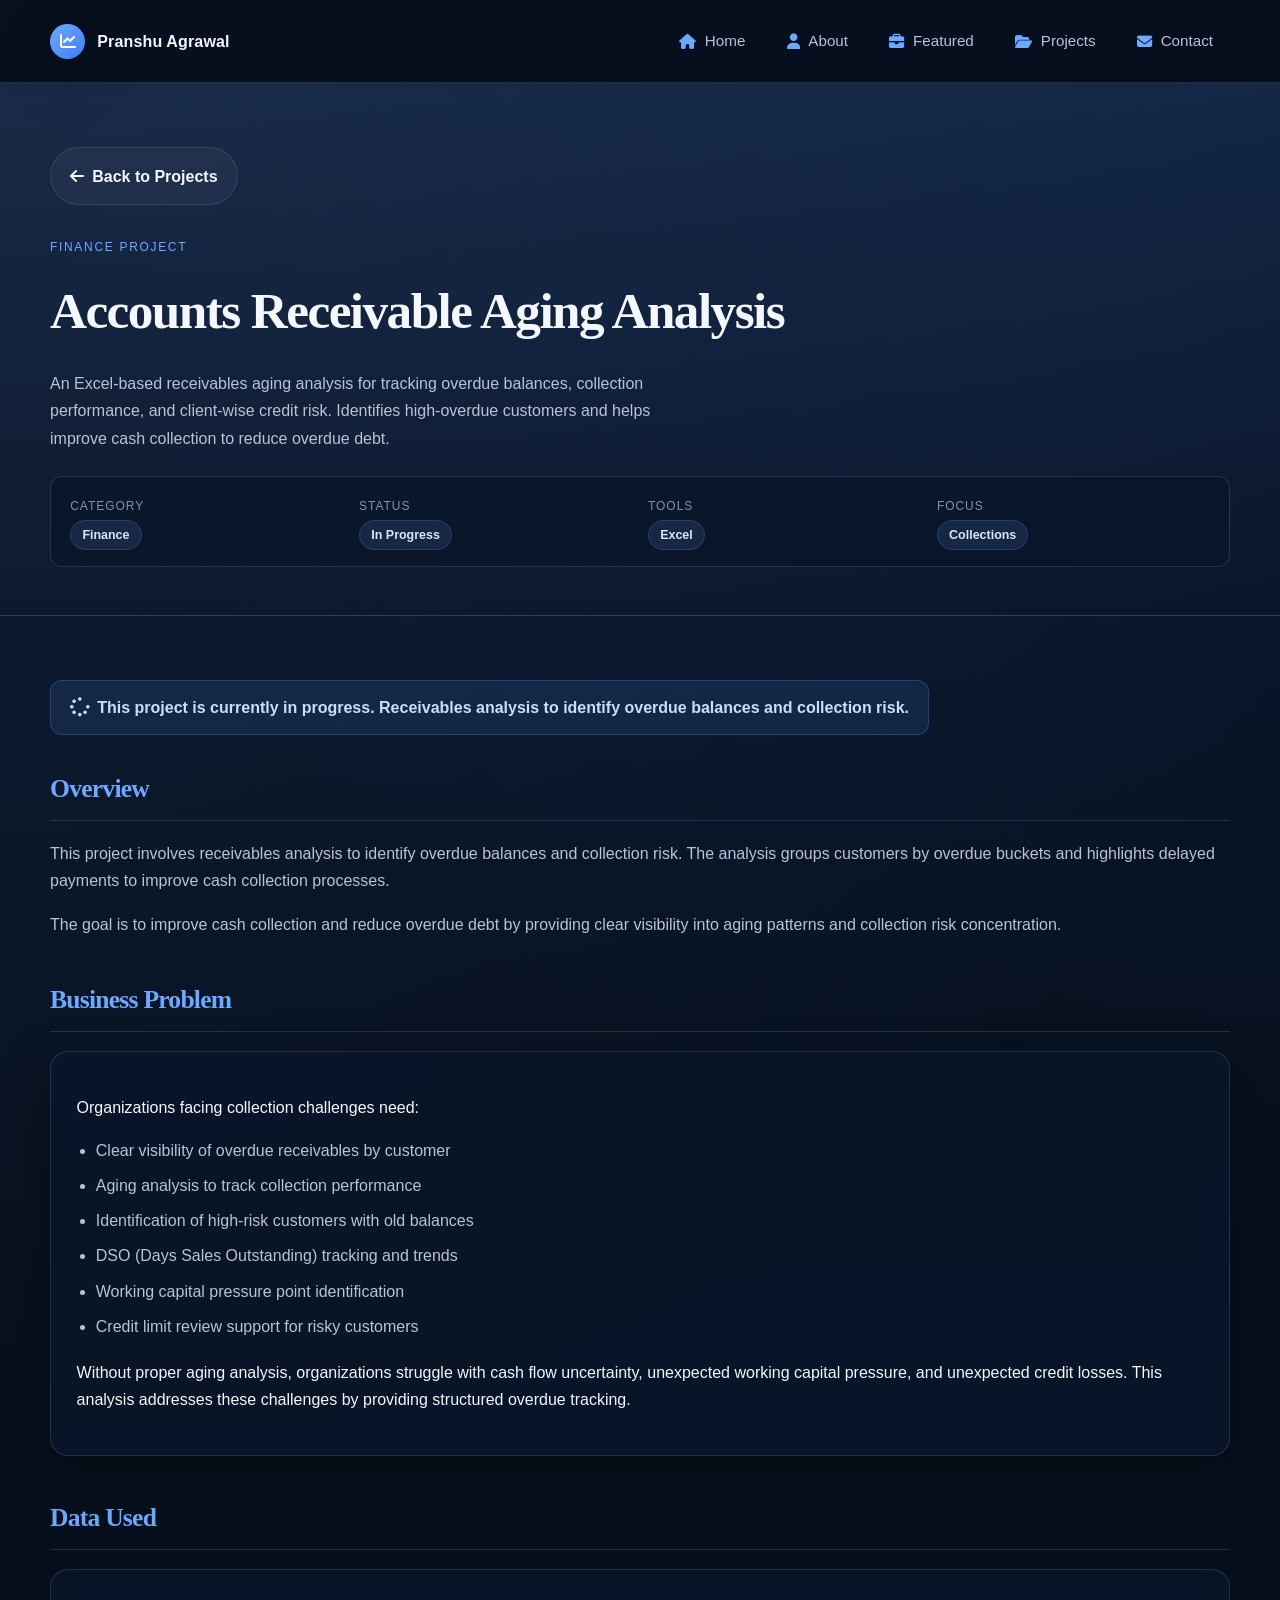
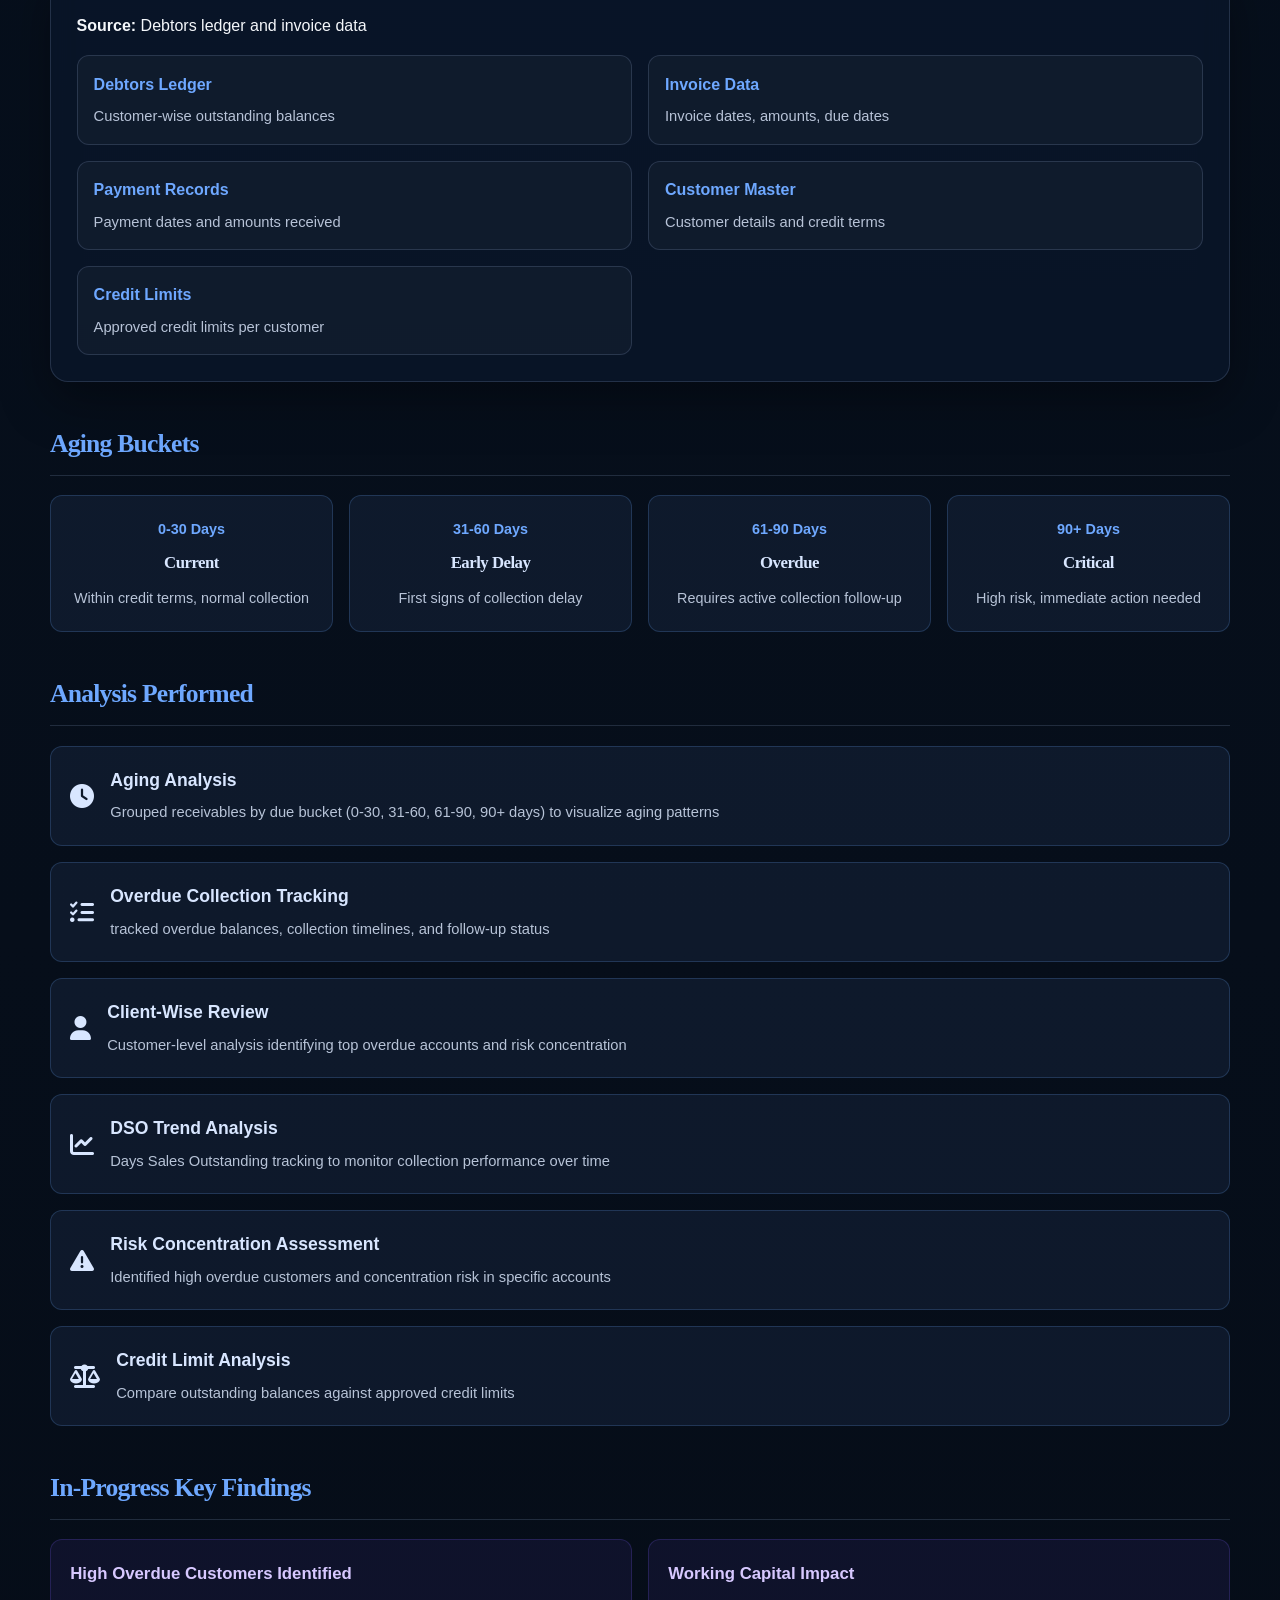
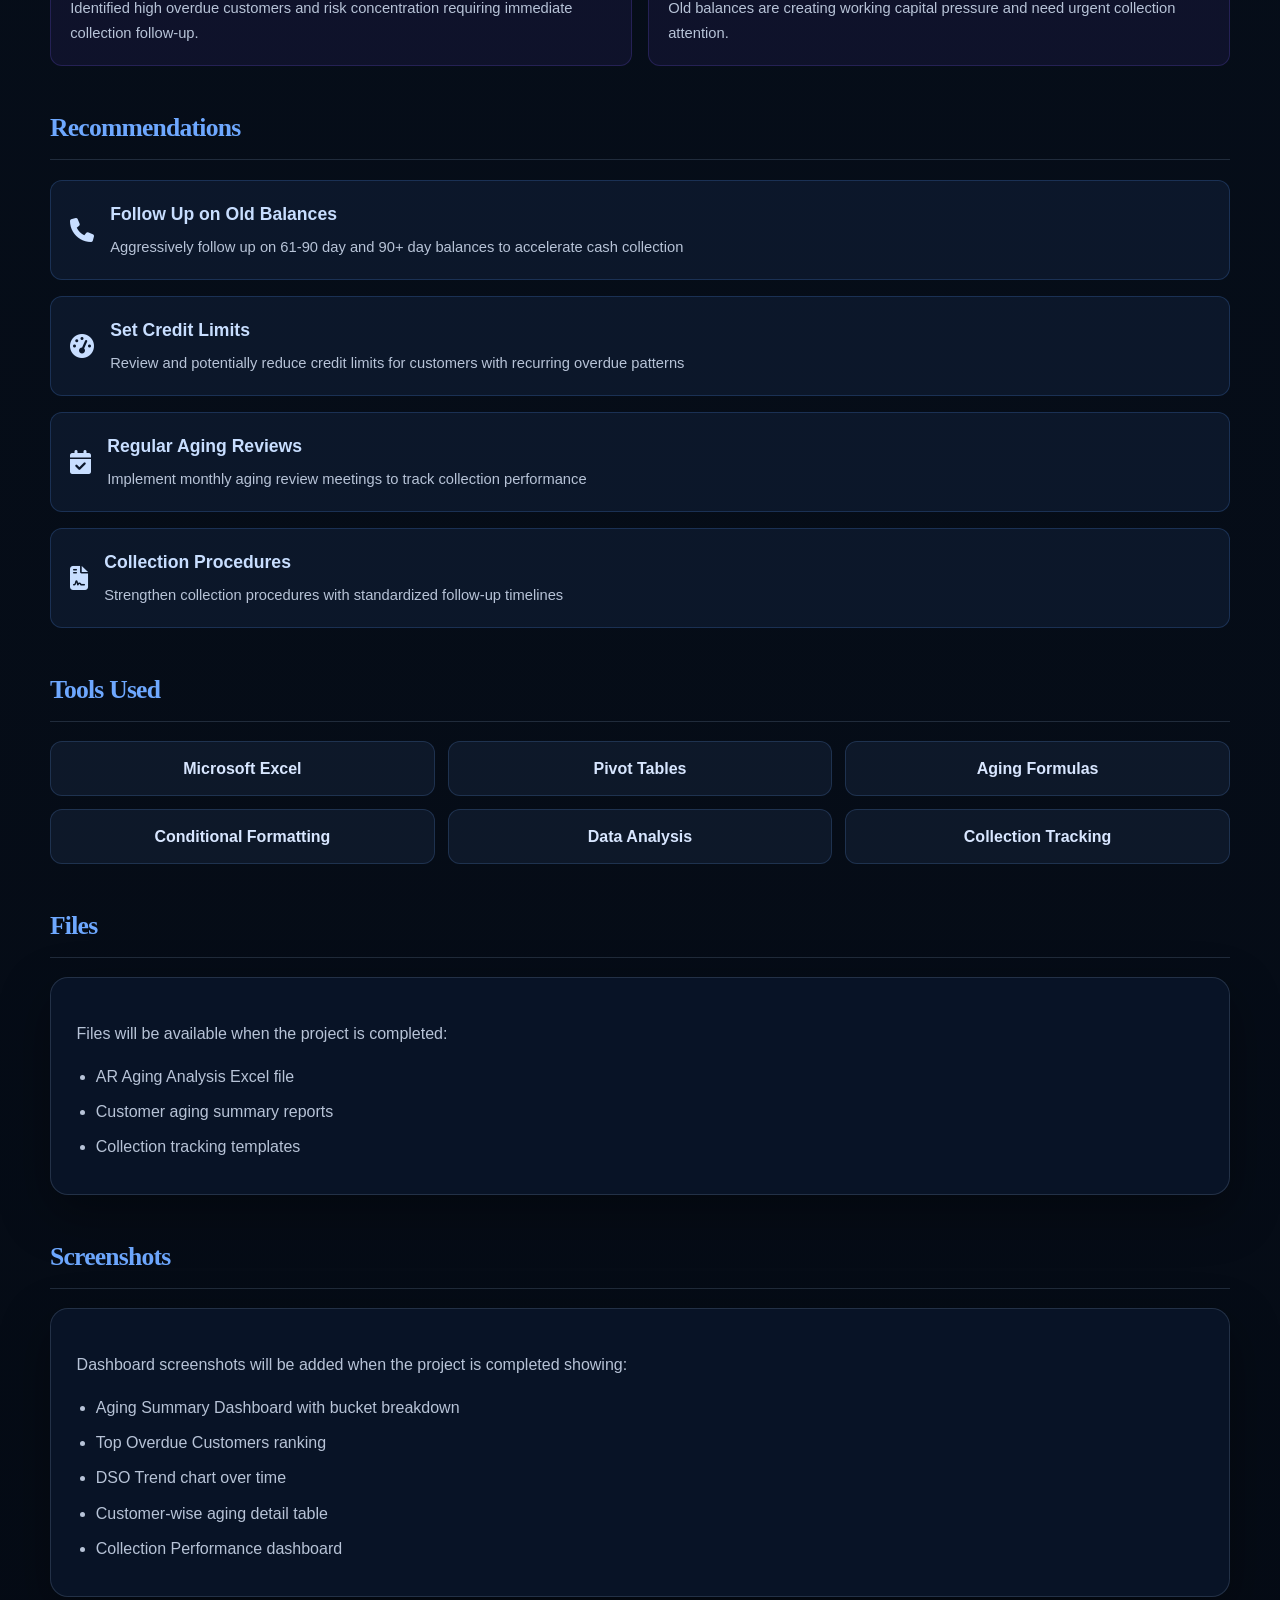
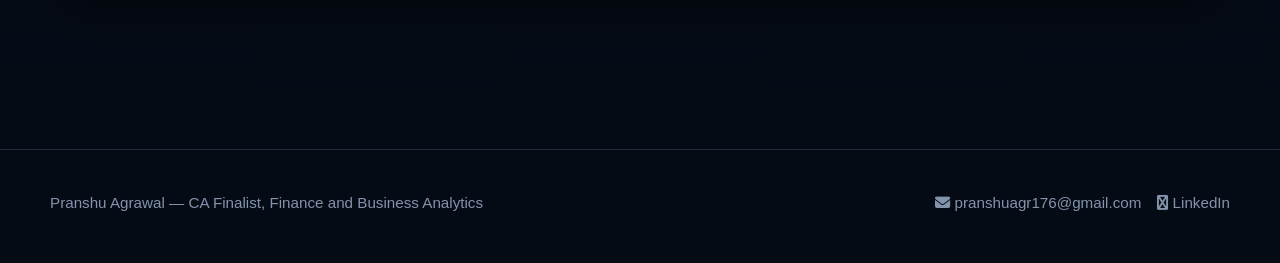
==== project-ar.html @ b92b8d98 "Rename project-ar.HTML to project-ar.html" ====
<!DOCTYPE html>
<html lang="en" data-theme="dark">
<head>
  <meta charset="UTF-8" />
  <meta name="viewport" content="width=device-width, initial-scale=1.0" />
  <title>Accounts Receivable Aging Analysis — Pranshu Agrawal</title>
  <meta name="description" content="Case study: Accounts Receivable Aging Analysis using Excel for collection tracking and overdue monitoring." />
  <link rel="preconnect" href="https://api.fontshare.com" />
  <link rel="stylesheet" href="https://api.fontshare.com/v2/css?f[]=boska@400,500,700&f[]=satoshi@400,500,700&display=swap" />
  <link rel="stylesheet" href="https://cdnjs.cloudflare.com/ajax/libs/font-awesome/6.5.0/css/all.min.css" />
  <style>
    :root {
      --bg: #07111f;
      --bg-2: #0b1a2f;
      --surface: rgba(10, 22, 41, 0.86);
      --surface-2: rgba(16, 30, 53, 0.92);
      --border: rgba(156, 181, 218, 0.18);
      --text: #f4f7fb;
      --muted: #b7c3d7;
      --faint: #8493ab;
      --primary: #6ea8ff;
      --primary-2: #3f7ef5;
      --primary-soft: rgba(110, 168, 255, 0.15);
      --shadow: 0 18px 50px rgba(0, 0, 0, 0.35);
      --radius: 18px;
      --radius-sm: 12px;
      --max: 1180px;
      --display: "Boska", Georgia, serif;
      --body: "Satoshi", Arial, sans-serif;
    }

    * { box-sizing: border-box; }
    html { scroll-behavior: smooth; }
    body {
      margin: 0;
      font-family: var(--body);
      background:
        radial-gradient(circle at top left, rgba(74, 115, 204, 0.16), transparent 28%),
        radial-gradient(circle at top right, rgba(32, 84, 187, 0.14), transparent 24%),
        linear-gradient(180deg, var(--bg), #050b15 100%);
      color: var(--text);
      line-height: 1.7;
    }

    a { color: inherit; text-decoration: none; }
    a:hover { text-decoration: underline; }
    img { max-width: 100%; display: block; }
    .container { width: min(calc(100% - 2rem), var(--max)); margin: 0 auto; }
    .section { padding: 4rem 0; }
    .eyebrow {
      text-transform: uppercase;
      letter-spacing: 0.14em;
      font-size: 0.75rem;
      color: var(--faint);
      margin-bottom: 0.6rem;
    }
    .eyebrow-primary {
      color: var(--primary);
    }
    h1, h2, h3, h4 {
      font-family: var(--display);
      letter-spacing: -0.03em;
      margin: 0;
    }
    h1 { font-size: clamp(2.2rem, 4vw, 3.2rem); margin-bottom: 0.8rem; }
    h2 { font-size: clamp(1.6rem, 2vw, 2.2rem); margin-bottom: 1rem; }
    h3 { font-size: 1.4rem; margin-bottom: 0.7rem; }
    .muted { color: var(--muted); }
    .small { color: var(--muted); font-size: 0.96rem; }

    .header {
      position: sticky;
      top: 0;
      z-index: 50;
      background: rgba(5, 11, 21, 0.72);
      backdrop-filter: blur(16px);
      border-bottom: 1px solid var(--border);
    }
    .header-inner {
      display: flex;
      align-items: center;
      justify-content: space-between;
      gap: 1rem;
      padding: 0.9rem 0;
      flex-wrap: wrap;
    }

    .brand {
      display: flex;
      align-items: center;
      gap: 0.75rem;
      font-weight: 700;
      letter-spacing: 0.01em;
      white-space: nowrap;
    }
    .brand-badge {
      width: 2.2rem;
      height: 2.2rem;
      border-radius: 999px;
      display: grid;
      place-items: center;
      background: linear-gradient(135deg, var(--primary), var(--primary-2));
      color: white;
      box-shadow: var(--shadow);
      flex: none;
    }

    .menu-toggle {
      display: none;
      background: rgba(255,255,255,0.06);
      border: 1px solid var(--border);
      color: var(--text);
      padding: 0.7rem 0.9rem;
      border-radius: 12px;
      cursor: pointer;
      font-size: 1rem;
    }

    .nav {
      display: flex;
      align-items: center;
      gap: 0.45rem;
      flex-wrap: wrap;
    }
    .nav a {
      display: inline-flex;
      align-items: center;
      gap: 0.55rem;
      padding: 0.8rem 1rem;
      border-radius: 999px;
      color: var(--muted);
      border: 1px solid transparent;
      transition: 0.2s ease;
      font-size: 0.95rem;
    }
    .nav a:hover, .nav a:focus-visible {
      color: var(--text);
      background: var(--primary-soft);
      border-color: var(--border);
    }
    .nav i { color: var(--primary); }

    .project-header {
      padding: 4rem 0 3rem;
      border-bottom: 1px solid var(--border);
      background: linear-gradient(180deg, rgba(110,168,255,0.08), transparent);
    }
    .project-meta {
      display: grid;
      grid-template-columns: repeat(4, minmax(0, 1fr));
      gap: 1rem;
      margin-top: 1.5rem;
      padding: 1.2rem;
      background: var(--surface);
      border: 1px solid var(--border);
      border-radius: var(--radius-sm);
    }
    @media (max-width: 768px) {
      .project-meta { grid-template-columns: repeat(2, minmax(0, 1fr)); }
    }
    .meta-item {
      display: flex;
      flex-direction: column;
      gap: 0.3rem;
    }
    .meta-label {
      font-size: 0.75rem;
      color: var(--faint);
      text-transform: uppercase;
      letter-spacing: 0.08em;
    }
    .meta-value {
      font-size: 0.95rem;
      color: var(--text);
      font-weight: 600;
    }
    .tag {
      padding: 0.45rem 0.7rem;
      border-radius: 999px;
      font-size: 0.78rem;
      color: #d8e6ff;
      background: rgba(110,168,255,0.12);
      border: 1px solid rgba(110,168,255,0.18);
    }

    .card {
      background: var(--surface);
      border: 1px solid var(--border);
      border-radius: var(--radius);
      box-shadow: var(--shadow);
      backdrop-filter: blur(12px);
      padding: 1.6rem;
      margin-bottom: 1.5rem;
    }

    .detail-section {
      margin-bottom: 2.5rem;
    }
    .detail-section h2 {
      color: var(--primary);
      border-bottom: 1px solid var(--border);
      padding-bottom: 0.6rem;
      margin-bottom: 1.2rem;
    }

    .list-grid {
      display: grid;
      grid-template-columns: repeat(2, minmax(0, 1fr));
      gap: 1rem;
    }
    @media (max-width: 768px) {
      .list-grid { grid-template-columns: 1fr; }
    }
    .list-item {
      padding: 0.9rem 1rem;
      background: rgba(255,255,255,0.03);
      border: 1px solid var(--border);
      border-radius: var(--radius-sm);
    }
    .list-item strong {
      color: var(--primary);
      display: block;
      margin-bottom: 0.4rem;
    }
    .list-item p {
      color: var(--muted);
      font-size: 0.92rem;
      margin: 0;
    }

    .aging-grid {
      display: grid;
      grid-template-columns: repeat(4, minmax(0, 1fr));
      gap: 1rem;
    }
    @media (max-width: 980px) {
      .aging-grid { grid-template-columns: repeat(2, minmax(0, 1fr)); }
    }
    @media (max-width: 500px) {
      .aging-grid { grid-template-columns: 1fr; }
    }
    .aging-card {
      padding: 1.3rem;
      background: rgba(110, 168, 255, 0.08);
      border: 1px solid rgba(110, 168, 255, 0.2);
      border-radius: var(--radius-sm);
      text-align: center;
    }
    .aging-card .bucket {
      color: var(--primary);
      font-size: 0.9rem;
      font-weight: 700;
      margin-bottom: 0.5rem;
    }
    .aging-card h4 {
      color: #d8e6ff;
      margin-bottom: 0.5rem;
      font-size: 1.05rem;
    }
    .aging-card p {
      color: var(--muted);
      font-size: 0.9rem;
      margin: 0;
    }

    .analysis-list {
      display: grid;
      gap: 1rem;
    }
    .analysis-item {
      padding: 1.2rem;
      background: rgba(110, 168, 255, 0.08);
      border: 1px solid rgba(110, 168, 255, 0.2);
      border-radius: var(--radius-sm);
      display: flex;
      align-items: center;
      gap: 1rem;
    }
    .analysis-item i {
      color: #d8e6ff;
      font-size: 1.5rem;
      flex: none;
    }
    .analysis-item strong {
      color: #d8e6ff;
      display: block;
      margin-bottom: 0.3rem;
      font-size: 1.1rem;
    }
    .analysis-item p {
      color: var(--muted);
      font-size: 0.92rem;
      margin: 0;
    }

    .findings-grid {
      display: grid;
      grid-template-columns: repeat(2, minmax(0, 1fr));
      gap: 1rem;
    }
    @media (max-width: 768px) {
      .findings-grid { grid-template-columns: 1fr; }
    }
    .finding-card {
      padding: 1.2rem;
      background: rgba(124, 89, 255, 0.08);
      border: 1px solid rgba(124, 89, 255, 0.2);
      border-radius: var(--radius-sm);
    }
    .finding-card strong {
      color: #d7c8ff;
      display: block;
      margin-bottom: 0.5rem;
      font-size: 1.05rem;
    }
    .finding-card p {
      color: var(--muted);
      font-size: 0.92rem;
      margin: 0;
    }

    .recommendations-list {
      display: grid;
      gap: 1rem;
    }
    .rec-item {
      padding: 1.2rem;
      background: rgba(86, 150, 255, 0.08);
      border: 1px solid rgba(86, 150, 255, 0.2);
      border-radius: var(--radius-sm);
      display: flex;
      align-items: center;
      gap: 1rem;
    }
    .rec-item i {
      color: #c8deff;
      font-size: 1.5rem;
      flex: none;
    }
    .rec-item strong {
      color: #c8deff;
      display: block;
      margin-bottom: 0.3rem;
      font-size: 1.1rem;
    }
    .rec-item p {
      color: var(--muted);
      font-size: 0.92rem;
      margin: 0;
    }

    .tools-list {
      display: grid;
      grid-template-columns: repeat(3, minmax(0, 1fr));
      gap: 0.8rem;
    }
    @media (max-width: 768px) {
      .tools-list { grid-template-columns: repeat(2, minmax(0, 1fr)); }
    }
    .tool-item {
      padding: 0.8rem 0.9rem;
      background: rgba(110,168,255,0.08);
      border: 1px solid rgba(110,168,255,0.18);
      border-radius: var(--radius-sm);
      color: #d8e6ff;
      font-weight: 600;
      text-align: center;
    }

    .files-list {
      display: grid;
      gap: 0.8rem;
    }
    .file-item {
      display: flex;
      align-items: center;
      gap: 1rem;
      padding: 1rem;
      background: rgba(255,255,255,0.03);
      border: 1px solid var(--border);
      border-radius: var(--radius-sm);
    }
    .file-item i {
      color: var(--primary);
      font-size: 1.4rem;
    }
    .file-info {
      flex: 1;
    }
    .file-name {
      color: var(--text);
      font-weight: 600;
      margin-bottom: 0.3rem;
    }
    .file-desc {
      color: var(--muted);
      font-size: 0.9rem;
    }
    .file-link {
      display: inline-flex;
      align-items: center;
      gap: 0.5rem;
      padding: 0.6rem 0.9rem;
      background: var(--primary-soft);
      border: 1px solid var(--border);
      border-radius: 999px;
      color: var(--primary);
      font-weight: 700;
      font-size: 0.88rem;
      text-decoration: none;
    }
    .file-link:hover {
      background: var(--primary);
      color: #08101d;
    }

    .back-btn {
      display: inline-flex;
      align-items: center;
      gap: 0.5rem;
      padding: 0.9rem 1.2rem;
      background: rgba(255,255,255,0.04);
      border: 1px solid var(--border);
      border-radius: 999px;
      color: var(--text);
      font-weight: 700;
      margin-bottom: 2rem;
      text-decoration: none;
    }
    .back-btn:hover {
      background: var(--primary-soft);
      border-color: var(--border);
    }

    .status-progress {
      display: inline-flex;
      align-items: center;
      gap: 0.5rem;
      padding: 0.8rem 1.2rem;
      background: rgba(86, 150, 255, 0.12);
      border: 1px solid rgba(86, 150, 255, 0.25);
      border-radius: var(--radius-sm);
      color: #c8deff;
      font-weight: 600;
      margin-bottom: 2rem;
    }
    .status-progress i {
      font-size: 1.2rem;
    }

    .footer {
      padding: 2.5rem 0 3rem;
      color: var(--faint);
      font-size: 0.95rem;
      border-top: 1px solid var(--border);
      margin-top: 3rem;
    }

    @media (max-width: 980px) {
      .nav {
        display: none;
        width: 100%;
        flex-direction: column;
        align-items: stretch;
        margin-top: 0.8rem;
      }
      .nav.open { display: flex; }
      .menu-toggle { display: inline-flex; }
      .nav a {
        width: 100%;
        justify-content: flex-start;
        border: 1px solid var(--border);
        background: rgba(255,255,255,0.03);
      }
    }
  </style>
</head>
<body>
  <header class="header">
    <div class="container header-inner">
      <a class="brand" href="index.html">
        <span class="brand-badge"><i class="fa-solid fa-chart-line"></i></span>
        <span>Pranshu Agrawal</span>
      </a>

      <button class="menu-toggle" id="menuToggle" aria-label="Toggle navigation">
        <i class="fa-solid fa-bars"></i>
      </button>

      <nav class="nav" id="siteNav" aria-label="Primary navigation">
        <a href="index.html#home"><i class="fa-solid fa-house"></i><span>Home</span></a>
        <a href="index.html#about"><i class="fa-solid fa-user"></i><span>About</span></a>
        <a href="index.html#featured"><i class="fa-solid fa-briefcase"></i><span>Featured</span></a>
        <a href="index.html#projects"><i class="fa-solid fa-folder-open"></i><span>Projects</span></a>
        <a href="index.html#contact"><i class="fa-solid fa-envelope"></i><span>Contact</span></a>
      </nav>
    </div>
  </header>

  <main>
    <section class="project-header">
      <div class="container">
        <a class="back-btn" href="index.html#projects">
          <i class="fa-solid fa-arrow-left"></i> Back to Projects
        </a>
        <div class="eyebrow eyebrow-primary">Finance Project</div>
        <h1>Accounts Receivable Aging Analysis</h1>
        <p class="muted" style="max-width: 70ch; margin-top: 1rem;">
          An Excel-based receivables aging analysis for tracking overdue balances, collection performance, and client-wise credit risk. Identifies high-overdue customers and helps improve cash collection to reduce overdue debt.
        </p>

        <div class="project-meta">
          <div class="meta-item">
            <span class="meta-label">Category</span>
            <span class="meta-value"><span class="tag">Finance</span></span>
          </div>
          <div class="meta-item">
            <span class="meta-label">Status</span>
            <span class="meta-value"><span class="tag progress">In Progress</span></span>
          </div>
          <div class="meta-item">
            <span class="meta-label">Tools</span>
            <span class="meta-value"><span class="tag">Excel</span></span>
          </div>
          <div class="meta-item">
            <span class="meta-label">Focus</span>
            <span class="meta-value"><span class="tag">Collections</span></span>
          </div>
        </div>
      </div>
    </section>

    <section class="section">
      <div class="container">
        
        <div class="status-progress">
          <i class="fa-solid fa-spinner"></i>
          <span>This project is currently in progress. Receivables analysis to identify overdue balances and collection risk.</span>
        </div>

        <div class="detail-section">
          <h2>Overview</h2>
          <p class="muted">
            This project involves receivables analysis to identify overdue balances and collection risk. The analysis groups customers by overdue buckets and highlights delayed payments to improve cash collection processes.
          </p>
          <p class="muted" style="margin-top: 1rem;">
            The goal is to improve cash collection and reduce overdue debt by providing clear visibility into aging patterns and collection risk concentration.
          </p>
        </div>

        <div class="detail-section">
          <h2>Business Problem</h2>
          <div class="card">
            <p style="margin-bottom: 1rem;">Organizations facing collection challenges need:</p>
            <ul style="margin: 0; padding-left: 1.2rem; color: var(--muted);">
              <li style="margin-bottom: 0.5rem;">Clear visibility of overdue receivables by customer</li>
              <li style="margin-bottom: 0.5rem;">Aging analysis to track collection performance</li>
              <li style="margin-bottom: 0.5rem;">Identification of high-risk customers with old balances</li>
              <li style="margin-bottom: 0.5rem;">DSO (Days Sales Outstanding) tracking and trends</li>
              <li style="margin-bottom: 0.5rem;">Working capital pressure point identification</li>
              <li style="margin-bottom: 0.5rem;">Credit limit review support for risky customers</li>
            </ul>
            <p style="margin-top: 1.2rem;">
              Without proper aging analysis, organizations struggle with cash flow uncertainty, unexpected working capital pressure, and unexpected credit losses. This analysis addresses these challenges by providing structured overdue tracking.
            </p>
          </div>
        </div>

        <div class="detail-section">
          <h2>Data Used</h2>
          <div class="card">
            <p style="margin-bottom: 1rem;"><strong>Source:</strong> Debtors ledger and invoice data</p>
            
            <div class="list-grid">
              <div class="list-item">
                <strong>Debtors Ledger</strong>
                <p>Customer-wise outstanding balances</p>
              </div>
              <div class="list-item">
                <strong>Invoice Data</strong>
                <p>Invoice dates, amounts, due dates</p>
              </div>
              <div class="list-item">
                <strong>Payment Records</strong>
                <p>Payment dates and amounts received</p>
              </div>
              <div class="list-item">
                <strong>Customer Master</strong>
                <p>Customer details and credit terms</p>
              </div>
              <div class="list-item">
                <strong>Credit Limits</strong>
                <p>Approved credit limits per customer</p>
              </div>
            </div>
          </div>
        </div>

        <div class="detail-section">
          <h2>Aging Buckets</h2>
          <div class="aging-grid">
            <div class="aging-card">
              <div class="bucket">0-30 Days</div>
              <h4>Current</h4>
              <p>Within credit terms, normal collection</p>
            </div>
            <div class="aging-card">
              <div class="bucket">31-60 Days</div>
              <h4>Early Delay</h4>
              <p>First signs of collection delay</p>
            </div>
            <div class="aging-card">
              <div class="bucket">61-90 Days</div>
              <h4>Overdue</h4>
              <p>Requires active collection follow-up</p>
            </div>
            <div class="aging-card">
              <div class="bucket">90+ Days</div>
              <h4>Critical</h4>
              <p>High risk, immediate action needed</p>
            </div>
          </div>
        </div>

        <div class="detail-section">
          <h2>Analysis Performed</h2>
          <div class="analysis-list">
            <div class="analysis-item">
              <i class="fa-solid fa-clock"></i>
              <div>
                <strong>Aging Analysis</strong>
                <p>Grouped receivables by due bucket (0-30, 31-60, 61-90, 90+ days) to visualize aging patterns</p>
              </div>
            </div>
            <div class="analysis-item">
              <i class="fa-solid fa-list-check"></i>
              <div>
                <strong>Overdue Collection Tracking</strong>
                <p> tracked overdue balances, collection timelines, and follow-up status</p>
              </div>
            </div>
            <div class="analysis-item">
              <i class="fa-solid fa-user"></i>
              <div>
                <strong>Client-Wise Review</strong>
                <p>Customer-level analysis identifying top overdue accounts and risk concentration</p>
              </div>
            </div>
            <div class="analysis-item">
              <i class="fa-solid fa-chart-line"></i>
              <div>
                <strong>DSO Trend Analysis</strong>
                <p>Days Sales Outstanding tracking to monitor collection performance over time</p>
              </div>
            </div>
            <div class="analysis-item">
              <i class="fa-solid fa-triangle-exclamation"></i>
              <div>
                <strong>Risk Concentration Assessment</strong>
                <p>Identified high overdue customers and concentration risk in specific accounts</p>
              </div>
            </div>
            <div class="analysis-item">
              <i class="fa-solid fa-scale-balanced"></i>
              <div>
                <strong>Credit Limit Analysis</strong>
                <p>Compare outstanding balances against approved credit limits</p>
              </div>
            </div>
          </div>
        </div>

        <div class="detail-section">
          <h2>In-Progress Key Findings</h2>
          <div class="findings-grid">
            <div class="finding-card">
              <strong>High Overdue Customers Identified</strong>
              <p>Identified high overdue customers and risk concentration requiring immediate collection follow-up.</p>
            </div>
            <div class="finding-card">
              <strong>Working Capital Impact</strong>
              <p>Old balances are creating working capital pressure and need urgent collection attention.</p>
            </div>
          </div>
        </div>

        <div class="detail-section">
          <h2>Recommendations</h2>
          <div class="recommendations-list">
            <div class="rec-item">
              <i class="fa-solid fa-phone"></i>
              <div>
                <strong>Follow Up on Old Balances</strong>
                <p>Aggressively follow up on 61-90 day and 90+ day balances to accelerate cash collection</p>
              </div>
            </div>
            <div class="rec-item">
              <i class="fa-solid fa-gauge-high"></i>
              <div>
                <strong>Set Credit Limits</strong>
                <p>Review and potentially reduce credit limits for customers with recurring overdue patterns</p>
              </div>
            </div>
            <div class="rec-item">
              <i class="fa-solid fa-calendar-check"></i>
              <div>
                <strong>Regular Aging Reviews</strong>
                <p>Implement monthly aging review meetings to track collection performance</p>
              </div>
            </div>
            <div class="rec-item">
              <i class="fa-solid fa-file-contract"></i>
              <div>
                <strong>Collection Procedures</strong>
                <p>Strengthen collection procedures with standardized follow-up timelines</p>
              </div>
            </div>
          </div>
        </div>

        <div class="detail-section">
          <h2>Tools Used</h2>
          <div class="tools-list">
            <div class="tool-item">Microsoft Excel</div>
            <div class="tool-item">Pivot Tables</div>
            <div class="tool-item">Aging Formulas</div>
            <div class="tool-item">Conditional Formatting</div>
            <div class="tool-item">Data Analysis</div>
            <div class="tool-item">Collection Tracking</div>
          </div>
        </div>

        <div class="detail-section">
          <h2>Files</h2>
          <div class="card">
            <p class="muted">
              Files will be available when the project is completed:
            </p>
            <ul style="margin: 0; padding-left: 1.2rem; color: var(--muted); margin-top: 1rem;">
              <li style="margin-bottom: 0.5rem;">AR Aging Analysis Excel file</li>
              <li style="margin-bottom: 0.5rem;">Customer aging summary reports</li>
              <li style="margin-bottom: 0.5rem;">Collection tracking templates</li>
            </ul>
          </div>
        </div>

        <div class="detail-section">
          <h2>Screenshots</h2>
          <div class="card">
            <p class="muted">
              Dashboard screenshots will be added when the project is completed showing:
            </p>
            <ul style="margin: 0; padding-left: 1.2rem; color: var(--muted); margin-top: 1rem;">
              <li style="margin-bottom: 0.5rem;">Aging Summary Dashboard with bucket breakdown</li>
              <li style="margin-bottom: 0.5rem;">Top Overdue Customers ranking</li>
              <li style="margin-bottom: 0.5rem;">DSO Trend chart over time</li>
              <li style="margin-bottom: 0.5rem;">Customer-wise aging detail table</li>
              <li style="margin-bottom: 0.5rem;">Collection Performance dashboard</li>
            </ul>
          </div>
        </div>

      </div>
    </section>
  </main>

  <footer class="footer">
    <div class="container">
      <div style="display: flex; justify-content: space-between; align-items: center; flex-wrap: wrap; gap: 1rem;">
        <div>Pranshu Agrawal — CA Finalist, Finance and Business Analytics</div>
        <div style="display: flex; gap: 1rem;">
          <a href="index.html#contact"><i class="fa-solid fa-envelope"></i> pranshuagr176@gmail.com</a>
          <a href="https://linkedin.com/in/pranshuagrawal0410"><i class="fa-solid fa-linkedin"></i> LinkedIn</a>
        </div>
      </div>
    </div>
  </footer>

  <script>
    const menuToggle = document.getElementById("menuToggle");
    const siteNav = document.getElementById("siteNav");
    if (menuToggle && siteNav) {
      menuToggle.addEventListener("click", () => siteNav.classList.toggle("open"));
      siteNav.querySelectorAll("a").forEach(link => link.addEventListener("click", () => siteNav.classList.remove("open")));
    }
  </script>
</body>
</html>
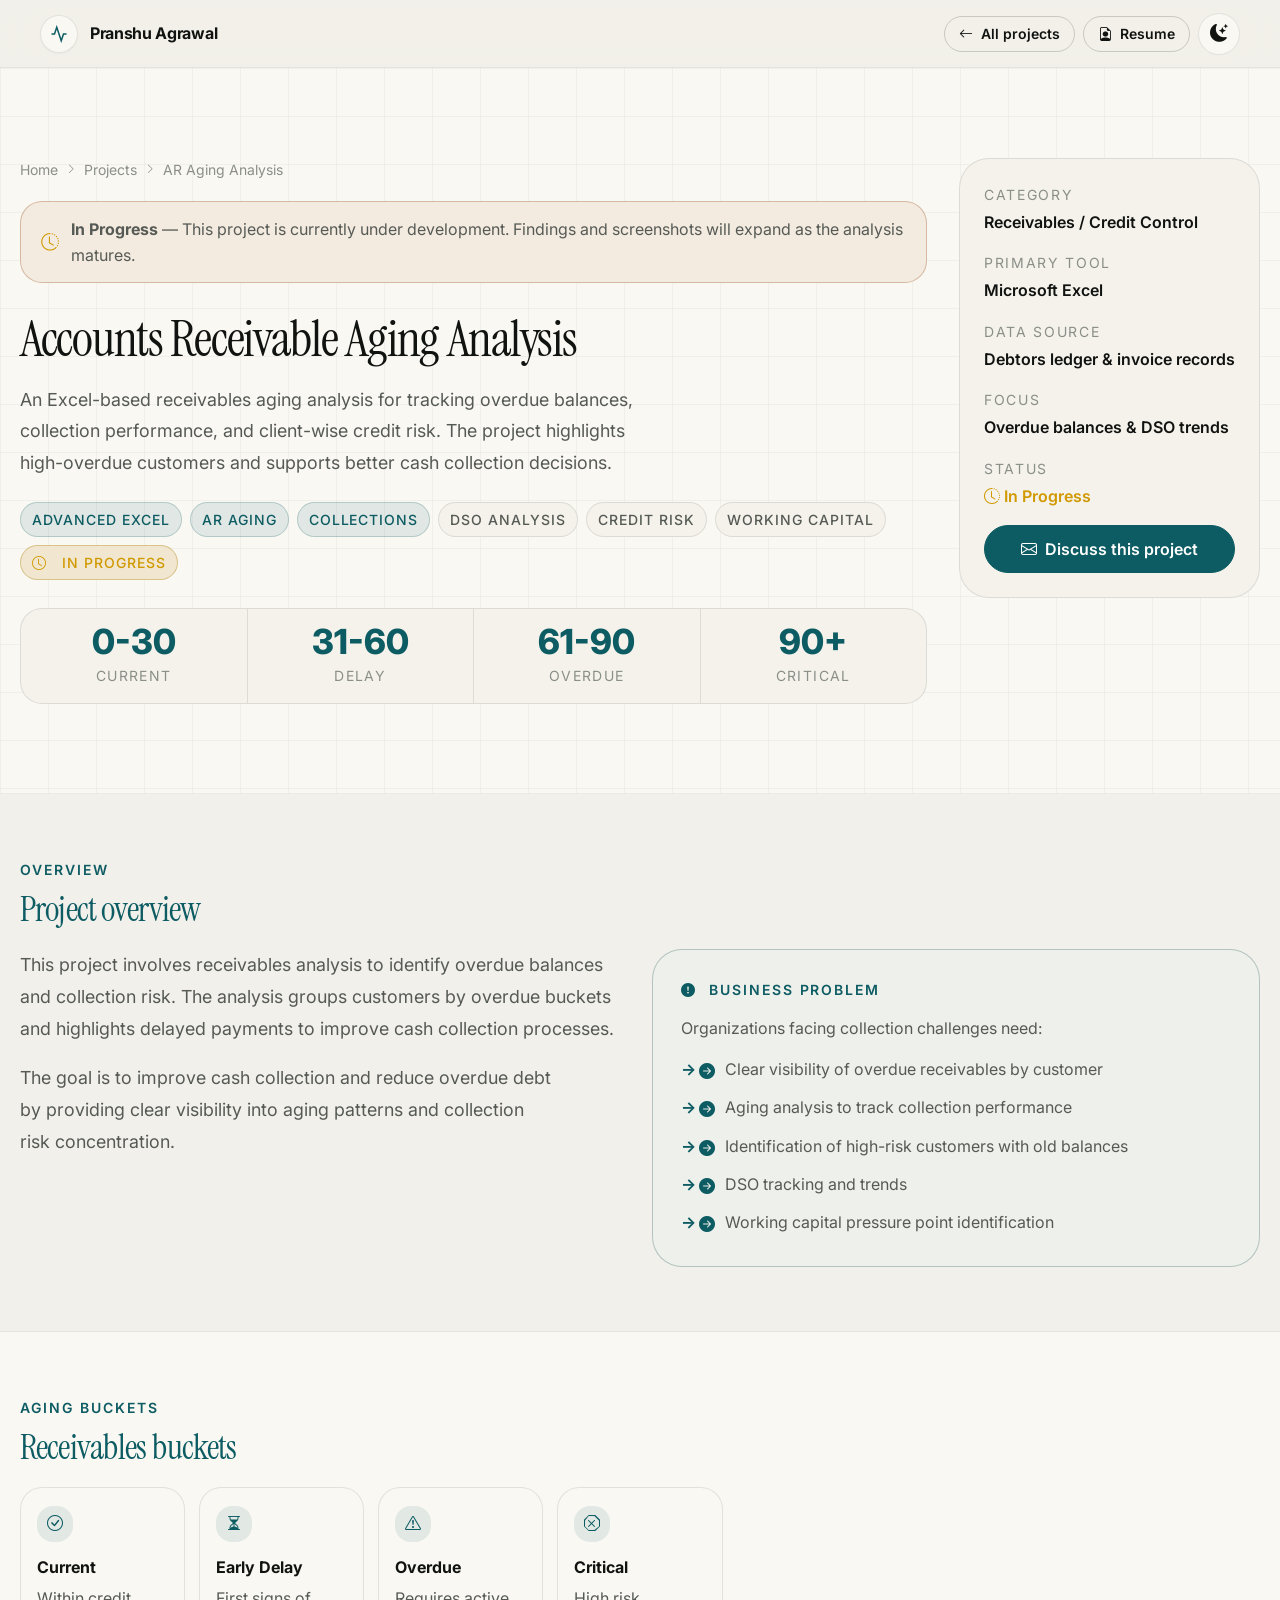
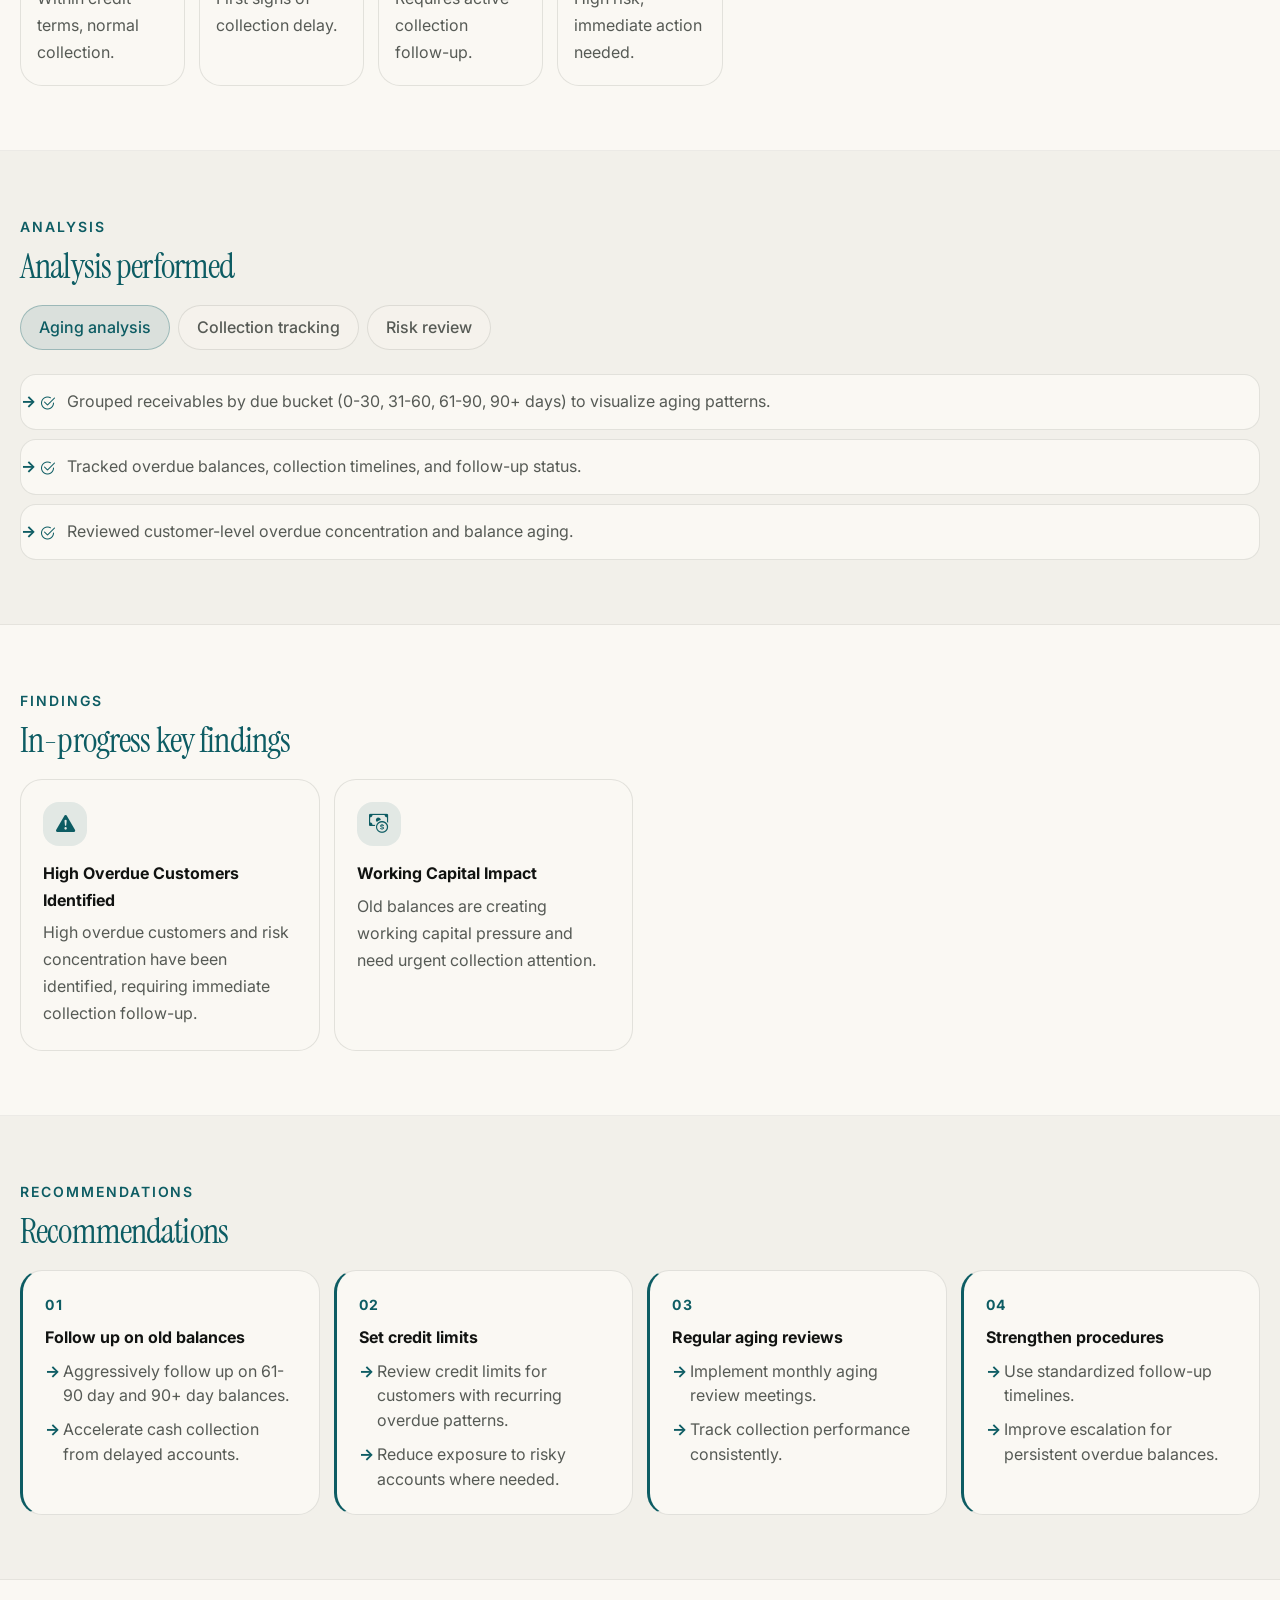
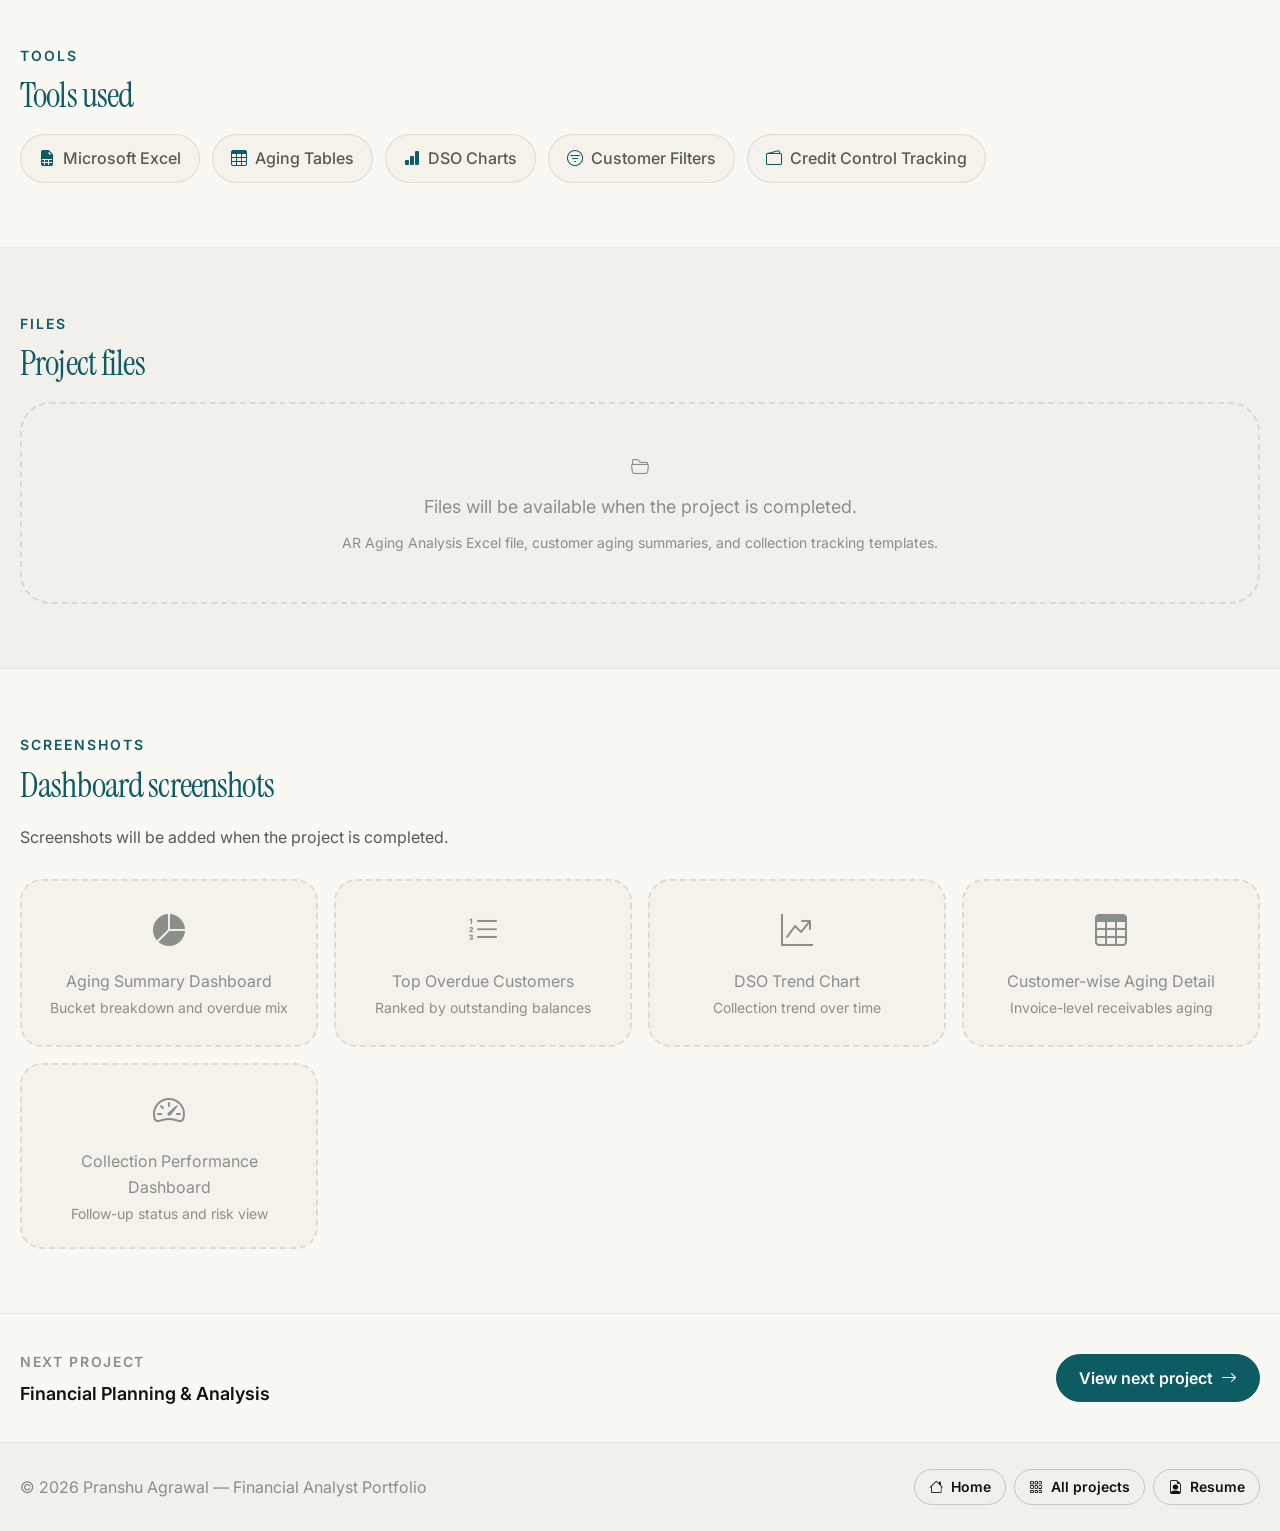
==== commit 6519f490: "Add files via upload" ====
--- a/project-ar.html
+++ b/project-ar.html
@@ -1,788 +1,804 @@
 <!DOCTYPE html>
-<html lang="en" data-theme="dark">
+<html lang="en" data-theme="light">
 <head>
   <meta charset="UTF-8" />
   <meta name="viewport" content="width=device-width, initial-scale=1.0" />
   <title>Accounts Receivable Aging Analysis — Pranshu Agrawal</title>
-  <meta name="description" content="Case study: Accounts Receivable Aging Analysis using Excel for collection tracking and overdue monitoring." />
-  <link rel="preconnect" href="https://api.fontshare.com" />
-  <link rel="stylesheet" href="https://api.fontshare.com/v2/css?f[]=boska@400,500,700&f[]=satoshi@400,500,700&display=swap" />
-  <link rel="stylesheet" href="https://cdnjs.cloudflare.com/ajax/libs/font-awesome/6.5.0/css/all.min.css" />
+  <meta
+    name="description"
+    content="An Excel-based receivables aging analysis for tracking overdue balances, collection performance, and client-wise credit risk. Identifies high-overdue customers and helps improve cash collection."
+  />
+
+  <link rel="preconnect" href="https://fonts.googleapis.com">
+  <link rel="preconnect" href="https://fonts.gstatic.com" crossorigin>
+  <link
+    href="https://fonts.googleapis.com/css2?family=Inter:wght@400;500;600;700;800&family=Instrument+Serif:ital@0;1&display=swap"
+    rel="stylesheet"
+  >
+  <link href="https://cdn.jsdelivr.net/npm/bootstrap@5.3.8/dist/css/bootstrap.min.css" rel="stylesheet">
+  <link rel="stylesheet" href="https://cdn.jsdelivr.net/npm/bootstrap-icons@1.11.3/font/bootstrap-icons.min.css">
+  <link href="https://unpkg.com/aos@2.3.4/dist/aos.css" rel="stylesheet">
+  <link rel="stylesheet" href="css/style.css" />
+
   <style>
-    :root {
-      --bg: #07111f;
-      --bg-2: #0b1a2f;
-      --surface: rgba(10, 22, 41, 0.86);
-      --surface-2: rgba(16, 30, 53, 0.92);
-      --border: rgba(156, 181, 218, 0.18);
-      --text: #f4f7fb;
-      --muted: #b7c3d7;
-      --faint: #8493ab;
-      --primary: #6ea8ff;
-      --primary-2: #3f7ef5;
-      --primary-soft: rgba(110, 168, 255, 0.15);
-      --shadow: 0 18px 50px rgba(0, 0, 0, 0.35);
-      --radius: 18px;
-      --radius-sm: 12px;
-      --max: 1180px;
-      --display: "Boska", Georgia, serif;
-      --body: "Satoshi", Arial, sans-serif;
-    }
-
-    * { box-sizing: border-box; }
-    html { scroll-behavior: smooth; }
-    body {
-      margin: 0;
-      font-family: var(--body);
-      background:
-        radial-gradient(circle at top left, rgba(74, 115, 204, 0.16), transparent 28%),
-        radial-gradient(circle at top right, rgba(32, 84, 187, 0.14), transparent 24%),
-        linear-gradient(180deg, var(--bg), #050b15 100%);
+    .proj-hero {
+      padding-block: clamp(48px, 7vw, 100px);
+      border-bottom: 1px solid var(--divider);
+      background: var(--surface);
+      position: relative;
+      overflow: hidden;
+    }
+
+    .proj-hero::before {
+      content: "";
+      position: absolute;
+      inset: 0;
+      background-image:
+        linear-gradient(var(--border) 1px, transparent 1px),
+        linear-gradient(90deg, var(--border) 1px, transparent 1px);
+      background-size: 48px 48px;
+      opacity: 0.35;
+      pointer-events: none;
+    }
+
+    .proj-hero-inner {
+      position: relative;
+      display: grid;
+      grid-template-columns: 1fr auto;
+      gap: 32px;
+      align-items: start;
+    }
+
+    .proj-hero-breadcrumb {
+      display: flex;
+      align-items: center;
+      gap: 8px;
+      font-size: var(--text-xs);
+      color: var(--text-faint);
+      margin-bottom: 20px;
+    }
+    .proj-hero-breadcrumb a { color: var(--text-faint); text-decoration: none; }
+    .proj-hero-breadcrumb a:hover { color: var(--primary); }
+    .proj-hero-breadcrumb i { font-size: 0.65rem; }
+
+    .proj-hero-title {
+      font-size: clamp(1.8rem, 1rem + 3vw, 3.2rem);
+      line-height: 1.1;
+      margin-bottom: 16px;
       color: var(--text);
-      line-height: 1.7;
-    }
-
-    a { color: inherit; text-decoration: none; }
-    a:hover { text-decoration: underline; }
-    img { max-width: 100%; display: block; }
-    .container { width: min(calc(100% - 2rem), var(--max)); margin: 0 auto; }
-    .section { padding: 4rem 0; }
-    .eyebrow {
+    }
+
+    .proj-hero-desc {
+      font-size: var(--text-base);
+      color: var(--text-muted);
+      max-width: 640px;
+      line-height: 1.75;
+      margin-bottom: 24px;
+    }
+
+    .proj-hero-tags {
+      display: flex;
+      flex-wrap: wrap;
+      gap: 8px;
+      margin-bottom: 28px;
+    }
+
+    .in-progress-banner {
+      display: flex;
+      align-items: center;
+      gap: 12px;
+      padding: 14px 20px;
+      background: color-mix(in srgb, var(--warning, #b07a00) 8%, var(--surface));
+      border: 1px solid color-mix(in srgb, var(--warning, #b07a00) 22%, var(--border));
+      border-radius: var(--r-lg);
+      font-size: var(--text-sm);
+      color: var(--text-muted);
+      margin-bottom: 28px;
+    }
+    .in-progress-banner i { color: var(--gold, #d19900); flex-shrink: 0; font-size: 1.1rem; }
+
+    .proj-hero-stats {
+      display: flex;
+      flex-wrap: wrap;
+      gap: 0;
+      border: 1px solid var(--border);
+      border-radius: var(--r-lg);
+      overflow: hidden;
+      background: var(--surface-2);
+    }
+
+    .proj-stat {
+      flex: 1;
+      min-width: 110px;
+      padding: 16px 18px;
+      border-right: 1px solid var(--border);
+      text-align: center;
+    }
+    .proj-stat:last-child { border-right: none; }
+    .proj-stat-num { font-size: var(--text-xl); font-weight: 800; color: var(--primary); line-height: 1; margin-bottom: 4px; }
+    .proj-stat-label { font-size: var(--text-xs); color: var(--text-faint); text-transform: uppercase; letter-spacing: 0.1em; }
+
+    .proj-hero-card {
+      background: var(--surface-2);
+      border: 1px solid var(--border);
+      border-radius: var(--r-xl);
+      padding: 24px;
+      min-width: 220px;
+      display: flex;
+      flex-direction: column;
+      gap: 16px;
+    }
+
+    .proj-info-row { display: flex; flex-direction: column; gap: 3px; }
+    .proj-info-label { font-size: var(--text-xs); text-transform: uppercase; letter-spacing: 0.12em; color: var(--text-faint); }
+    .proj-info-value { font-size: var(--text-sm); font-weight: 600; color: var(--text); }
+
+    .proj-section {
+      padding-block: clamp(36px, 5vw, 64px);
+      border-bottom: 1px solid var(--divider);
+    }
+    .proj-section:last-of-type { border-bottom: none; }
+
+    .proj-section-label {
+      font-size: var(--text-xs);
       text-transform: uppercase;
       letter-spacing: 0.14em;
-      font-size: 0.75rem;
-      color: var(--faint);
-      margin-bottom: 0.6rem;
-    }
-    .eyebrow-primary {
+      font-weight: 600;
       color: var(--primary);
-    }
-    h1, h2, h3, h4 {
-      font-family: var(--display);
-      letter-spacing: -0.03em;
-      margin: 0;
-    }
-    h1 { font-size: clamp(2.2rem, 4vw, 3.2rem); margin-bottom: 0.8rem; }
-    h2 { font-size: clamp(1.6rem, 2vw, 2.2rem); margin-bottom: 1rem; }
-    h3 { font-size: 1.4rem; margin-bottom: 0.7rem; }
-    .muted { color: var(--muted); }
-    .small { color: var(--muted); font-size: 0.96rem; }
-
-    .header {
-      position: sticky;
-      top: 0;
-      z-index: 50;
-      background: rgba(5, 11, 21, 0.72);
-      backdrop-filter: blur(16px);
-      border-bottom: 1px solid var(--border);
-    }
-    .header-inner {
+      margin-bottom: 8px;
+    }
+
+    .proj-section-title {
+      font-size: clamp(1.25rem, 0.8rem + 1.5vw, 2rem);
+      line-height: 1.2;
+      color: var(--text);
+      margin-bottom: 20px;
+    }
+
+    .proj-two-col {
+      display: grid;
+      grid-template-columns: 1fr 1fr;
+      gap: 24px;
+      align-items: start;
+    }
+
+    .problem-card {
+      background: color-mix(in srgb, var(--primary) 5%, var(--surface));
+      border: 1px solid color-mix(in srgb, var(--primary) 18%, var(--border));
+      border-radius: var(--r-xl);
+      padding: 28px;
+    }
+
+    .aging-grid {
+      display: grid;
+      grid-template-columns: repeat(auto-fill, minmax(160px, 1fr));
+      gap: 14px;
+    }
+
+    .aging-card {
+      background: var(--surface);
+      border: 1px solid var(--border);
+      border-radius: var(--r-lg);
+      padding: 18px 16px;
+      transition: border-color var(--ease), transform var(--ease);
+    }
+    .aging-card:hover {
+      border-color: color-mix(in srgb, var(--primary) 28%, var(--border));
+      transform: translateY(-3px);
+    }
+
+    .aging-icon {
+      width: 36px;
+      height: 36px;
+      border-radius: var(--r-md);
+      background: var(--primary-soft);
+      color: var(--primary);
       display: flex;
       align-items: center;
-      justify-content: space-between;
-      gap: 1rem;
-      padding: 0.9rem 0;
+      justify-content: center;
+      font-size: 1rem;
+      margin-bottom: 12px;
+    }
+
+    .aging-title { font-size: var(--text-sm); font-weight: 700; color: var(--text); margin-bottom: 5px; }
+    .aging-desc { font-size: var(--text-xs); color: var(--text-muted); line-height: 1.55; margin: 0; }
+
+    .analysis-tabs {
+      display: flex;
       flex-wrap: wrap;
-    }
-
-    .brand {
+      gap: 8px;
+      margin-bottom: 24px;
+    }
+
+    .analysis-tab {
+      padding: 8px 18px;
+      border-radius: var(--r-pill);
+      border: 1px solid var(--border);
+      background: var(--surface-2);
+      font-size: var(--text-sm);
+      font-weight: 500;
+      color: var(--text-muted);
+      cursor: pointer;
+      transition: all var(--ease);
+    }
+    .analysis-tab.active,
+    .analysis-tab:hover {
+      background: var(--primary-soft);
+      border-color: color-mix(in srgb, var(--primary) 30%, transparent);
+      color: var(--primary);
+    }
+
+    .analysis-panel { display: none; }
+    .analysis-panel.active { display: block; }
+
+    .analysis-list { list-style: none; margin: 0; padding: 0; display: grid; gap: 10px; }
+    .analysis-list li {
+      display: flex;
+      align-items: flex-start;
+      gap: 12px;
+      padding: 14px 16px;
+      background: var(--surface);
+      border: 1px solid var(--border);
+      border-radius: var(--r-md);
+      font-size: var(--text-sm);
+      color: var(--text-muted);
+      line-height: 1.5;
+      transition: border-color var(--ease);
+    }
+    .analysis-list li:hover { border-color: color-mix(in srgb, var(--primary) 22%, var(--border)); }
+    .analysis-list li i { color: var(--primary); flex-shrink: 0; margin-top: 2px; }
+
+    .findings-grid {
+      display: grid;
+      grid-template-columns: repeat(auto-fill, minmax(260px, 1fr));
+      gap: 14px;
+    }
+
+    .finding-card {
+      background: var(--surface);
+      border: 1px solid var(--border);
+      border-radius: var(--r-lg);
+      padding: 22px;
+      transition: border-color var(--ease), box-shadow var(--ease), transform var(--ease);
+    }
+    .finding-card:hover {
+      border-color: color-mix(in srgb, var(--primary) 28%, var(--border));
+      box-shadow: var(--shadow-sm);
+      transform: translateY(-3px);
+    }
+
+    .finding-icon {
+      width: 44px;
+      height: 44px;
+      border-radius: var(--r-md);
+      background: var(--primary-soft);
+      color: var(--primary);
       display: flex;
       align-items: center;
-      gap: 0.75rem;
-      font-weight: 700;
-      letter-spacing: 0.01em;
-      white-space: nowrap;
-    }
-    .brand-badge {
-      width: 2.2rem;
-      height: 2.2rem;
-      border-radius: 999px;
+      justify-content: center;
+      font-size: 1.2rem;
+      margin-bottom: 14px;
+    }
+
+    .finding-title { font-size: var(--text-sm); font-weight: 700; color: var(--text); margin-bottom: 6px; }
+    .finding-desc { font-size: var(--text-sm); color: var(--text-muted); line-height: 1.6; margin: 0; }
+
+    .rec-grid {
       display: grid;
-      place-items: center;
-      background: linear-gradient(135deg, var(--primary), var(--primary-2));
-      color: white;
-      box-shadow: var(--shadow);
-      flex: none;
-    }
-
-    .menu-toggle {
-      display: none;
-      background: rgba(255,255,255,0.06);
+      grid-template-columns: repeat(auto-fill, minmax(240px, 1fr));
+      gap: 14px;
+    }
+
+    .rec-card {
+      background: var(--surface);
       border: 1px solid var(--border);
-      color: var(--text);
-      padding: 0.7rem 0.9rem;
-      border-radius: 12px;
-      cursor: pointer;
-      font-size: 1rem;
-    }
-
-    .nav {
-      display: flex;
-      align-items: center;
-      gap: 0.45rem;
-      flex-wrap: wrap;
-    }
-    .nav a {
+      border-left: 3px solid var(--primary);
+      border-radius: var(--r-lg);
+      padding: 22px;
+      transition: transform var(--ease), box-shadow var(--ease);
+    }
+    .rec-card:hover { transform: translateX(4px); box-shadow: var(--shadow-sm); }
+
+    .rec-num { font-size: var(--text-xs); font-weight: 700; text-transform: uppercase; letter-spacing: 0.12em; color: var(--primary); margin-bottom: 8px; }
+    .rec-title { font-size: var(--text-sm); font-weight: 700; color: var(--text); margin-bottom: 8px; }
+    .rec-bullets { list-style: none; margin: 0; padding: 0; display: grid; gap: 6px; }
+    .rec-bullets li {
+      position: relative;
+      padding-left: 14px;
+      font-size: var(--text-sm);
+      color: var(--text-muted);
+      line-height: 1.55;
+    }
+    .rec-bullets li::before { content: "–"; position: absolute; left: 0; color: var(--primary); font-weight: 700; }
+
+    .tools-row { display: flex; flex-wrap: wrap; gap: 12px; }
+    .tool-badge {
       display: inline-flex;
       align-items: center;
-      gap: 0.55rem;
-      padding: 0.8rem 1rem;
-      border-radius: 999px;
-      color: var(--muted);
-      border: 1px solid transparent;
-      transition: 0.2s ease;
-      font-size: 0.95rem;
-    }
-    .nav a:hover, .nav a:focus-visible {
-      color: var(--text);
+      gap: 8px;
+      padding: 10px 18px;
+      border-radius: var(--r-pill);
+      border: 1px solid var(--border);
+      background: var(--surface-2);
+      font-size: var(--text-sm);
+      font-weight: 500;
+      color: var(--text-muted);
+      transition: all var(--ease);
+    }
+    .tool-badge:hover {
       background: var(--primary-soft);
-      border-color: var(--border);
-    }
-    .nav i { color: var(--primary); }
-
-    .project-header {
-      padding: 4rem 0 3rem;
-      border-bottom: 1px solid var(--border);
-      background: linear-gradient(180deg, rgba(110,168,255,0.08), transparent);
-    }
-    .project-meta {
+      border-color: color-mix(in srgb, var(--primary) 30%, transparent);
+      color: var(--primary);
+    }
+    .tool-badge i { color: var(--primary); }
+
+    .files-empty {
+      display: flex;
+      flex-direction: column;
+      align-items: center;
+      justify-content: center;
+      gap: 10px;
+      padding: 48px 24px;
+      border: 2px dashed var(--border);
+      border-radius: var(--r-xl);
+      color: var(--text-faint);
+      text-align: center;
+    }
+
+    .screenshot-grid {
       display: grid;
-      grid-template-columns: repeat(4, minmax(0, 1fr));
-      gap: 1rem;
-      margin-top: 1.5rem;
-      padding: 1.2rem;
-      background: var(--surface);
-      border: 1px solid var(--border);
-      border-radius: var(--radius-sm);
-    }
-    @media (max-width: 768px) {
-      .project-meta { grid-template-columns: repeat(2, minmax(0, 1fr)); }
-    }
-    .meta-item {
+      grid-template-columns: repeat(auto-fill, minmax(280px, 1fr));
+      gap: 16px;
+    }
+
+    .screenshot-placeholder {
+      aspect-ratio: 16/9;
+      border-radius: var(--r-lg);
+      background: var(--surface-2);
+      border: 2px dashed var(--border);
       display: flex;
       flex-direction: column;
-      gap: 0.3rem;
-    }
-    .meta-label {
-      font-size: 0.75rem;
-      color: var(--faint);
-      text-transform: uppercase;
-      letter-spacing: 0.08em;
-    }
-    .meta-value {
-      font-size: 0.95rem;
-      color: var(--text);
-      font-weight: 600;
-    }
-    .tag {
-      padding: 0.45rem 0.7rem;
-      border-radius: 999px;
-      font-size: 0.78rem;
-      color: #d8e6ff;
-      background: rgba(110,168,255,0.12);
-      border: 1px solid rgba(110,168,255,0.18);
-    }
-
-    .card {
-      background: var(--surface);
-      border: 1px solid var(--border);
-      border-radius: var(--radius);
-      box-shadow: var(--shadow);
-      backdrop-filter: blur(12px);
-      padding: 1.6rem;
-      margin-bottom: 1.5rem;
-    }
-
-    .detail-section {
-      margin-bottom: 2.5rem;
-    }
-    .detail-section h2 {
-      color: var(--primary);
-      border-bottom: 1px solid var(--border);
-      padding-bottom: 0.6rem;
-      margin-bottom: 1.2rem;
-    }
-
-    .list-grid {
-      display: grid;
-      grid-template-columns: repeat(2, minmax(0, 1fr));
-      gap: 1rem;
-    }
-    @media (max-width: 768px) {
-      .list-grid { grid-template-columns: 1fr; }
-    }
-    .list-item {
-      padding: 0.9rem 1rem;
-      background: rgba(255,255,255,0.03);
-      border: 1px solid var(--border);
-      border-radius: var(--radius-sm);
-    }
-    .list-item strong {
-      color: var(--primary);
-      display: block;
-      margin-bottom: 0.4rem;
-    }
-    .list-item p {
-      color: var(--muted);
-      font-size: 0.92rem;
-      margin: 0;
-    }
-
-    .aging-grid {
-      display: grid;
-      grid-template-columns: repeat(4, minmax(0, 1fr));
-      gap: 1rem;
-    }
-    @media (max-width: 980px) {
-      .aging-grid { grid-template-columns: repeat(2, minmax(0, 1fr)); }
-    }
-    @media (max-width: 500px) {
-      .aging-grid { grid-template-columns: 1fr; }
-    }
-    .aging-card {
-      padding: 1.3rem;
-      background: rgba(110, 168, 255, 0.08);
-      border: 1px solid rgba(110, 168, 255, 0.2);
-      border-radius: var(--radius-sm);
+      align-items: center;
+      justify-content: center;
+      gap: 10px;
+      color: var(--text-faint);
+      font-size: var(--text-sm);
+      padding: 20px;
       text-align: center;
     }
-    .aging-card .bucket {
-      color: var(--primary);
-      font-size: 0.9rem;
-      font-weight: 700;
-      margin-bottom: 0.5rem;
-    }
-    .aging-card h4 {
-      color: #d8e6ff;
-      margin-bottom: 0.5rem;
-      font-size: 1.05rem;
-    }
-    .aging-card p {
-      color: var(--muted);
-      font-size: 0.9rem;
-      margin: 0;
-    }
-
-    .analysis-list {
-      display: grid;
-      gap: 1rem;
-    }
-    .analysis-item {
-      padding: 1.2rem;
-      background: rgba(110, 168, 255, 0.08);
-      border: 1px solid rgba(110, 168, 255, 0.2);
-      border-radius: var(--radius-sm);
-      display: flex;
-      align-items: center;
-      gap: 1rem;
-    }
-    .analysis-item i {
-      color: #d8e6ff;
-      font-size: 1.5rem;
-      flex: none;
-    }
-    .analysis-item strong {
-      color: #d8e6ff;
-      display: block;
-      margin-bottom: 0.3rem;
-      font-size: 1.1rem;
-    }
-    .analysis-item p {
-      color: var(--muted);
-      font-size: 0.92rem;
-      margin: 0;
-    }
-
-    .findings-grid {
-      display: grid;
-      grid-template-columns: repeat(2, minmax(0, 1fr));
-      gap: 1rem;
-    }
-    @media (max-width: 768px) {
-      .findings-grid { grid-template-columns: 1fr; }
-    }
-    .finding-card {
-      padding: 1.2rem;
-      background: rgba(124, 89, 255, 0.08);
-      border: 1px solid rgba(124, 89, 255, 0.2);
-      border-radius: var(--radius-sm);
-    }
-    .finding-card strong {
-      color: #d7c8ff;
-      display: block;
-      margin-bottom: 0.5rem;
-      font-size: 1.05rem;
-    }
-    .finding-card p {
-      color: var(--muted);
-      font-size: 0.92rem;
-      margin: 0;
-    }
-
-    .recommendations-list {
-      display: grid;
-      gap: 1rem;
-    }
-    .rec-item {
-      padding: 1.2rem;
-      background: rgba(86, 150, 255, 0.08);
-      border: 1px solid rgba(86, 150, 255, 0.2);
-      border-radius: var(--radius-sm);
-      display: flex;
-      align-items: center;
-      gap: 1rem;
-    }
-    .rec-item i {
-      color: #c8deff;
-      font-size: 1.5rem;
-      flex: none;
-    }
-    .rec-item strong {
-      color: #c8deff;
-      display: block;
-      margin-bottom: 0.3rem;
-      font-size: 1.1rem;
-    }
-    .rec-item p {
-      color: var(--muted);
-      font-size: 0.92rem;
-      margin: 0;
-    }
-
-    .tools-list {
-      display: grid;
-      grid-template-columns: repeat(3, minmax(0, 1fr));
-      gap: 0.8rem;
-    }
-    @media (max-width: 768px) {
-      .tools-list { grid-template-columns: repeat(2, minmax(0, 1fr)); }
-    }
-    .tool-item {
-      padding: 0.8rem 0.9rem;
-      background: rgba(110,168,255,0.08);
-      border: 1px solid rgba(110,168,255,0.18);
-      border-radius: var(--radius-sm);
-      color: #d8e6ff;
-      font-weight: 600;
-      text-align: center;
-    }
-
-    .files-list {
-      display: grid;
-      gap: 0.8rem;
-    }
-    .file-item {
-      display: flex;
-      align-items: center;
-      gap: 1rem;
-      padding: 1rem;
-      background: rgba(255,255,255,0.03);
-      border: 1px solid var(--border);
-      border-radius: var(--radius-sm);
-    }
-    .file-item i {
-      color: var(--primary);
-      font-size: 1.4rem;
-    }
-    .file-info {
-      flex: 1;
-    }
-    .file-name {
-      color: var(--text);
-      font-weight: 600;
-      margin-bottom: 0.3rem;
-    }
-    .file-desc {
-      color: var(--muted);
-      font-size: 0.9rem;
-    }
-    .file-link {
-      display: inline-flex;
-      align-items: center;
-      gap: 0.5rem;
-      padding: 0.6rem 0.9rem;
-      background: var(--primary-soft);
-      border: 1px solid var(--border);
-      border-radius: 999px;
-      color: var(--primary);
-      font-weight: 700;
-      font-size: 0.88rem;
-      text-decoration: none;
-    }
-    .file-link:hover {
-      background: var(--primary);
-      color: #08101d;
-    }
-
-    .back-btn {
-      display: inline-flex;
-      align-items: center;
-      gap: 0.5rem;
-      padding: 0.9rem 1.2rem;
-      background: rgba(255,255,255,0.04);
-      border: 1px solid var(--border);
-      border-radius: 999px;
-      color: var(--text);
-      font-weight: 700;
-      margin-bottom: 2rem;
-      text-decoration: none;
-    }
-    .back-btn:hover {
-      background: var(--primary-soft);
-      border-color: var(--border);
-    }
-
-    .status-progress {
-      display: inline-flex;
-      align-items: center;
-      gap: 0.5rem;
-      padding: 0.8rem 1.2rem;
-      background: rgba(86, 150, 255, 0.12);
-      border: 1px solid rgba(86, 150, 255, 0.25);
-      border-radius: var(--radius-sm);
-      color: #c8deff;
-      font-weight: 600;
-      margin-bottom: 2rem;
-    }
-    .status-progress i {
-      font-size: 1.2rem;
-    }
-
-    .footer {
-      padding: 2.5rem 0 3rem;
-      color: var(--faint);
-      font-size: 0.95rem;
-      border-top: 1px solid var(--border);
-      margin-top: 3rem;
-    }
-
-    @media (max-width: 980px) {
-      .nav {
-        display: none;
-        width: 100%;
-        flex-direction: column;
-        align-items: stretch;
-        margin-top: 0.8rem;
-      }
-      .nav.open { display: flex; }
-      .menu-toggle { display: inline-flex; }
-      .nav a {
-        width: 100%;
-        justify-content: flex-start;
-        border: 1px solid var(--border);
-        background: rgba(255,255,255,0.03);
-      }
+    .screenshot-placeholder i { font-size: 2rem; color: var(--text-faint); }
+
+    .proj-next { padding-block: 32px; background: var(--surface); border-top: 1px solid var(--divider); }
+    .proj-next-inner { display: flex; align-items: center; justify-content: space-between; flex-wrap: wrap; gap: 16px; }
+
+    .site-footer { padding-block: 26px; border-top: 1px solid var(--divider); font-size: var(--text-sm); color: var(--text-faint); }
+
+    @media (max-width: 900px) {
+      .proj-hero-inner { grid-template-columns: 1fr; }
+      .proj-hero-card { min-width: unset; }
+      .proj-two-col { grid-template-columns: 1fr; }
     }
   </style>
 </head>
 <body>
-  <header class="header">
-    <div class="container header-inner">
-      <a class="brand" href="index.html">
-        <span class="brand-badge"><i class="fa-solid fa-chart-line"></i></span>
-        <span>Pranshu Agrawal</span>
-      </a>
-
-      <button class="menu-toggle" id="menuToggle" aria-label="Toggle navigation">
-        <i class="fa-solid fa-bars"></i>
-      </button>
-
-      <nav class="nav" id="siteNav" aria-label="Primary navigation">
-        <a href="index.html#home"><i class="fa-solid fa-house"></i><span>Home</span></a>
-        <a href="index.html#about"><i class="fa-solid fa-user"></i><span>About</span></a>
-        <a href="index.html#featured"><i class="fa-solid fa-briefcase"></i><span>Featured</span></a>
-        <a href="index.html#projects"><i class="fa-solid fa-folder-open"></i><span>Projects</span></a>
-        <a href="index.html#contact"><i class="fa-solid fa-envelope"></i><span>Contact</span></a>
-      </nav>
-    </div>
+
+  <header class="site-header">
+    <nav class="navbar" aria-label="Project page navigation">
+      <div class="wrap d-flex justify-content-between align-items-center gap-3">
+        <a class="navbar-brand" href="index.html">
+          <span class="brand-logo" aria-hidden="true">
+            <svg width="18" height="18" viewBox="0 0 24 24" fill="none" stroke="currentColor" stroke-width="2">
+              <polyline points="22 12 18 12 15 21 9 3 6 12 2 12"></polyline>
+            </svg>
+          </span>
+          Pranshu Agrawal
+        </a>
+        <div class="d-flex align-items-center gap-2">
+          <a class="btn-outline-swiss btn-sm-swiss" href="index.html#projects">
+            <i class="bi bi-arrow-left"></i> All projects
+          </a>
+          <a class="btn-outline-swiss btn-sm-swiss" href="resume.html">
+            <i class="bi bi-file-earmark-person"></i> Resume
+          </a>
+          <button class="theme-btn" type="button" data-theme-toggle aria-label="Toggle theme">
+            <i class="bi bi-moon-stars-fill"></i>
+          </button>
+        </div>
+      </div>
+    </nav>
   </header>
 
   <main>
-    <section class="project-header">
-      <div class="container">
-        <a class="back-btn" href="index.html#projects">
-          <i class="fa-solid fa-arrow-left"></i> Back to Projects
-        </a>
-        <div class="eyebrow eyebrow-primary">Finance Project</div>
-        <h1>Accounts Receivable Aging Analysis</h1>
-        <p class="muted" style="max-width: 70ch; margin-top: 1rem;">
-          An Excel-based receivables aging analysis for tracking overdue balances, collection performance, and client-wise credit risk. Identifies high-overdue customers and helps improve cash collection to reduce overdue debt.
-        </p>
-
-        <div class="project-meta">
-          <div class="meta-item">
-            <span class="meta-label">Category</span>
-            <span class="meta-value"><span class="tag">Finance</span></span>
-          </div>
-          <div class="meta-item">
-            <span class="meta-label">Status</span>
-            <span class="meta-value"><span class="tag progress">In Progress</span></span>
-          </div>
-          <div class="meta-item">
-            <span class="meta-label">Tools</span>
-            <span class="meta-value"><span class="tag">Excel</span></span>
-          </div>
-          <div class="meta-item">
-            <span class="meta-label">Focus</span>
-            <span class="meta-value"><span class="tag">Collections</span></span>
-          </div>
-        </div>
-      </div>
-    </section>
-
-    <section class="section">
-      <div class="container">
-        
-        <div class="status-progress">
-          <i class="fa-solid fa-spinner"></i>
-          <span>This project is currently in progress. Receivables analysis to identify overdue balances and collection risk.</span>
-        </div>
-
-        <div class="detail-section">
-          <h2>Overview</h2>
-          <p class="muted">
-            This project involves receivables analysis to identify overdue balances and collection risk. The analysis groups customers by overdue buckets and highlights delayed payments to improve cash collection processes.
-          </p>
-          <p class="muted" style="margin-top: 1rem;">
-            The goal is to improve cash collection and reduce overdue debt by providing clear visibility into aging patterns and collection risk concentration.
-          </p>
-        </div>
-
-        <div class="detail-section">
-          <h2>Business Problem</h2>
-          <div class="card">
-            <p style="margin-bottom: 1rem;">Organizations facing collection challenges need:</p>
-            <ul style="margin: 0; padding-left: 1.2rem; color: var(--muted);">
-              <li style="margin-bottom: 0.5rem;">Clear visibility of overdue receivables by customer</li>
-              <li style="margin-bottom: 0.5rem;">Aging analysis to track collection performance</li>
-              <li style="margin-bottom: 0.5rem;">Identification of high-risk customers with old balances</li>
-              <li style="margin-bottom: 0.5rem;">DSO (Days Sales Outstanding) tracking and trends</li>
-              <li style="margin-bottom: 0.5rem;">Working capital pressure point identification</li>
-              <li style="margin-bottom: 0.5rem;">Credit limit review support for risky customers</li>
-            </ul>
-            <p style="margin-top: 1.2rem;">
-              Without proper aging analysis, organizations struggle with cash flow uncertainty, unexpected working capital pressure, and unexpected credit losses. This analysis addresses these challenges by providing structured overdue tracking.
+    <section class="proj-hero">
+      <div class="wrap">
+        <div class="proj-hero-inner">
+          <div>
+            <nav class="proj-hero-breadcrumb" aria-label="Breadcrumb">
+              <a href="index.html">Home</a>
+              <i class="bi bi-chevron-right"></i>
+              <a href="index.html#projects">Projects</a>
+              <i class="bi bi-chevron-right"></i>
+              <span>AR Aging Analysis</span>
+            </nav>
+
+            <div class="in-progress-banner" data-aos="fade-up">
+              <i class="bi bi-clock-history"></i>
+              <span><strong>In Progress</strong> — This project is currently under development. Findings and screenshots will expand as the analysis matures.</span>
+            </div>
+
+            <h1 class="proj-hero-title" data-aos="fade-up">
+              Accounts Receivable Aging Analysis
+            </h1>
+
+            <p class="proj-hero-desc" data-aos="fade-up" data-aos-delay="60">
+              An Excel-based receivables aging analysis for tracking overdue balances, collection performance, and client-wise credit risk. The project highlights high-overdue customers and supports better cash collection decisions.
             </p>
-          </div>
-        </div>
-
-        <div class="detail-section">
-          <h2>Data Used</h2>
-          <div class="card">
-            <p style="margin-bottom: 1rem;"><strong>Source:</strong> Debtors ledger and invoice data</p>
-            
-            <div class="list-grid">
-              <div class="list-item">
-                <strong>Debtors Ledger</strong>
-                <p>Customer-wise outstanding balances</p>
+
+            <div class="proj-hero-tags" data-aos="fade-up" data-aos-delay="100">
+              <span class="chip chip-primary">Advanced Excel</span>
+              <span class="chip chip-primary">AR Aging</span>
+              <span class="chip chip-primary">Collections</span>
+              <span class="chip">DSO Analysis</span>
+              <span class="chip">Credit Risk</span>
+              <span class="chip">Working Capital</span>
+              <span class="chip" style="background:color-mix(in srgb,var(--gold,#d19900) 12%,var(--surface-2)); border-color:color-mix(in srgb,var(--gold,#d19900) 28%,var(--border)); color:var(--gold,#d19900);">
+                <i class="bi bi-clock"></i>&nbsp; In Progress
+              </span>
+            </div>
+
+            <div class="proj-hero-stats" data-aos="fade-up" data-aos-delay="140">
+              <div class="proj-stat">
+                <div class="proj-stat-num">0-30</div>
+                <div class="proj-stat-label">Current</div>
               </div>
-              <div class="list-item">
-                <strong>Invoice Data</strong>
-                <p>Invoice dates, amounts, due dates</p>
+              <div class="proj-stat">
+                <div class="proj-stat-num">31-60</div>
+                <div class="proj-stat-label">Delay</div>
               </div>
-              <div class="list-item">
-                <strong>Payment Records</strong>
-                <p>Payment dates and amounts received</p>
+              <div class="proj-stat">
+                <div class="proj-stat-num">61-90</div>
+                <div class="proj-stat-label">Overdue</div>
               </div>
-              <div class="list-item">
-                <strong>Customer Master</strong>
-                <p>Customer details and credit terms</p>
-              </div>
-              <div class="list-item">
-                <strong>Credit Limits</strong>
-                <p>Approved credit limits per customer</p>
+              <div class="proj-stat">
+                <div class="proj-stat-num">90+</div>
+                <div class="proj-stat-label">Critical</div>
               </div>
             </div>
           </div>
-        </div>
-
-        <div class="detail-section">
-          <h2>Aging Buckets</h2>
-          <div class="aging-grid">
-            <div class="aging-card">
-              <div class="bucket">0-30 Days</div>
-              <h4>Current</h4>
-              <p>Within credit terms, normal collection</p>
+
+          <div class="proj-hero-card" data-aos="fade-left">
+            <div class="proj-info-row">
+              <span class="proj-info-label">Category</span>
+              <span class="proj-info-value">Receivables / Credit Control</span>
             </div>
-            <div class="aging-card">
-              <div class="bucket">31-60 Days</div>
-              <h4>Early Delay</h4>
-              <p>First signs of collection delay</p>
+            <div class="proj-info-row">
+              <span class="proj-info-label">Primary tool</span>
+              <span class="proj-info-value">Microsoft Excel</span>
             </div>
-            <div class="aging-card">
-              <div class="bucket">61-90 Days</div>
-              <h4>Overdue</h4>
-              <p>Requires active collection follow-up</p>
+            <div class="proj-info-row">
+              <span class="proj-info-label">Data source</span>
+              <span class="proj-info-value">Debtors ledger &amp; invoice records</span>
             </div>
-            <div class="aging-card">
-              <div class="bucket">90+ Days</div>
-              <h4>Critical</h4>
-              <p>High risk, immediate action needed</p>
+            <div class="proj-info-row">
+              <span class="proj-info-label">Focus</span>
+              <span class="proj-info-value">Overdue balances &amp; DSO trends</span>
             </div>
-          </div>
-        </div>
-
-        <div class="detail-section">
-          <h2>Analysis Performed</h2>
-          <div class="analysis-list">
-            <div class="analysis-item">
-              <i class="fa-solid fa-clock"></i>
-              <div>
-                <strong>Aging Analysis</strong>
-                <p>Grouped receivables by due bucket (0-30, 31-60, 61-90, 90+ days) to visualize aging patterns</p>
-              </div>
+            <div class="proj-info-row">
+              <span class="proj-info-label">Status</span>
+              <span class="proj-info-value" style="color:var(--gold,#d19900);">
+                <i class="bi bi-clock-history"></i> In Progress
+              </span>
             </div>
-            <div class="analysis-item">
-              <i class="fa-solid fa-list-check"></i>
-              <div>
-                <strong>Overdue Collection Tracking</strong>
-                <p> tracked overdue balances, collection timelines, and follow-up status</p>
-              </div>
+            <a class="btn-swiss" href="index.html#contact">
+              <i class="bi bi-envelope"></i> Discuss this project
+            </a>
+          </div>
+        </div>
+      </div>
+    </section>
+
+    <section class="proj-section">
+      <div class="wrap">
+        <div class="proj-section-label" data-aos="fade-up">Overview</div>
+        <h2 class="proj-section-title" data-aos="fade-up">Project overview</h2>
+        <div class="proj-two-col">
+          <div data-aos="fade-up">
+            <p style="color:var(--text-muted); line-height:1.8; font-size:var(--text-base); max-width:none;">
+              This project involves receivables analysis to identify overdue balances and collection risk. The analysis groups customers by overdue buckets and highlights delayed payments to improve cash collection processes.
+            </p>
+            <p style="color:var(--text-muted); line-height:1.8; font-size:var(--text-base); max-width:none; margin-top:16px;">
+              The goal is to improve cash collection and reduce overdue debt by providing clear visibility into aging patterns and collection risk concentration.
+            </p>
+          </div>
+
+          <div class="problem-card" data-aos="fade-up" data-aos-delay="60">
+            <div class="proj-section-label" style="margin-bottom:14px;">
+              <i class="bi bi-exclamation-circle-fill"></i>&nbsp; Business problem
             </div>
-            <div class="analysis-item">
-              <i class="fa-solid fa-user"></i>
-              <div>
-                <strong>Client-Wise Review</strong>
-                <p>Customer-level analysis identifying top overdue accounts and risk concentration</p>
-              </div>
-            </div>
-            <div class="analysis-item">
-              <i class="fa-solid fa-chart-line"></i>
-              <div>
-                <strong>DSO Trend Analysis</strong>
-                <p>Days Sales Outstanding tracking to monitor collection performance over time</p>
-              </div>
-            </div>
-            <div class="analysis-item">
-              <i class="fa-solid fa-triangle-exclamation"></i>
-              <div>
-                <strong>Risk Concentration Assessment</strong>
-                <p>Identified high overdue customers and concentration risk in specific accounts</p>
-              </div>
-            </div>
-            <div class="analysis-item">
-              <i class="fa-solid fa-scale-balanced"></i>
-              <div>
-                <strong>Credit Limit Analysis</strong>
-                <p>Compare outstanding balances against approved credit limits</p>
-              </div>
-            </div>
-          </div>
-        </div>
-
-        <div class="detail-section">
-          <h2>In-Progress Key Findings</h2>
-          <div class="findings-grid">
-            <div class="finding-card">
-              <strong>High Overdue Customers Identified</strong>
-              <p>Identified high overdue customers and risk concentration requiring immediate collection follow-up.</p>
-            </div>
-            <div class="finding-card">
-              <strong>Working Capital Impact</strong>
-              <p>Old balances are creating working capital pressure and need urgent collection attention.</p>
-            </div>
-          </div>
-        </div>
-
-        <div class="detail-section">
-          <h2>Recommendations</h2>
-          <div class="recommendations-list">
-            <div class="rec-item">
-              <i class="fa-solid fa-phone"></i>
-              <div>
-                <strong>Follow Up on Old Balances</strong>
-                <p>Aggressively follow up on 61-90 day and 90+ day balances to accelerate cash collection</p>
-              </div>
-            </div>
-            <div class="rec-item">
-              <i class="fa-solid fa-gauge-high"></i>
-              <div>
-                <strong>Set Credit Limits</strong>
-                <p>Review and potentially reduce credit limits for customers with recurring overdue patterns</p>
-              </div>
-            </div>
-            <div class="rec-item">
-              <i class="fa-solid fa-calendar-check"></i>
-              <div>
-                <strong>Regular Aging Reviews</strong>
-                <p>Implement monthly aging review meetings to track collection performance</p>
-              </div>
-            </div>
-            <div class="rec-item">
-              <i class="fa-solid fa-file-contract"></i>
-              <div>
-                <strong>Collection Procedures</strong>
-                <p>Strengthen collection procedures with standardized follow-up timelines</p>
-              </div>
-            </div>
-          </div>
-        </div>
-
-        <div class="detail-section">
-          <h2>Tools Used</h2>
-          <div class="tools-list">
-            <div class="tool-item">Microsoft Excel</div>
-            <div class="tool-item">Pivot Tables</div>
-            <div class="tool-item">Aging Formulas</div>
-            <div class="tool-item">Conditional Formatting</div>
-            <div class="tool-item">Data Analysis</div>
-            <div class="tool-item">Collection Tracking</div>
-          </div>
-        </div>
-
-        <div class="detail-section">
-          <h2>Files</h2>
-          <div class="card">
-            <p class="muted">
-              Files will be available when the project is completed:
+            <p style="font-size:var(--text-sm); color:var(--text-muted); margin-bottom:14px; max-width:none; line-height:1.7;">
+              Organizations facing collection challenges need:
             </p>
-            <ul style="margin: 0; padding-left: 1.2rem; color: var(--muted); margin-top: 1rem;">
-              <li style="margin-bottom: 0.5rem;">AR Aging Analysis Excel file</li>
-              <li style="margin-bottom: 0.5rem;">Customer aging summary reports</li>
-              <li style="margin-bottom: 0.5rem;">Collection tracking templates</li>
+            <ul style="list-style:none; padding:0; margin:0; display:grid; gap:9px;">
+              <li style="display:flex; align-items:flex-start; gap:10px; font-size:var(--text-sm); color:var(--text-muted);">
+                <i class="bi bi-arrow-right-circle-fill" style="color:var(--primary); flex-shrink:0; margin-top:2px;"></i>
+                Clear visibility of overdue receivables by customer
+              </li>
+              <li style="display:flex; align-items:flex-start; gap:10px; font-size:var(--text-sm); color:var(--text-muted);">
+                <i class="bi bi-arrow-right-circle-fill" style="color:var(--primary); flex-shrink:0; margin-top:2px;"></i>
+                Aging analysis to track collection performance
+              </li>
+              <li style="display:flex; align-items:flex-start; gap:10px; font-size:var(--text-sm); color:var(--text-muted);">
+                <i class="bi bi-arrow-right-circle-fill" style="color:var(--primary); flex-shrink:0; margin-top:2px;"></i>
+                Identification of high-risk customers with old balances
+              </li>
+              <li style="display:flex; align-items:flex-start; gap:10px; font-size:var(--text-sm); color:var(--text-muted);">
+                <i class="bi bi-arrow-right-circle-fill" style="color:var(--primary); flex-shrink:0; margin-top:2px;"></i>
+                DSO tracking and trends
+              </li>
+              <li style="display:flex; align-items:flex-start; gap:10px; font-size:var(--text-sm); color:var(--text-muted);">
+                <i class="bi bi-arrow-right-circle-fill" style="color:var(--primary); flex-shrink:0; margin-top:2px;"></i>
+                Working capital pressure point identification
+              </li>
             </ul>
           </div>
         </div>
-
-        <div class="detail-section">
-          <h2>Screenshots</h2>
-          <div class="card">
-            <p class="muted">
-              Dashboard screenshots will be added when the project is completed showing:
-            </p>
-            <ul style="margin: 0; padding-left: 1.2rem; color: var(--muted); margin-top: 1rem;">
-              <li style="margin-bottom: 0.5rem;">Aging Summary Dashboard with bucket breakdown</li>
-              <li style="margin-bottom: 0.5rem;">Top Overdue Customers ranking</li>
-              <li style="margin-bottom: 0.5rem;">DSO Trend chart over time</li>
-              <li style="margin-bottom: 0.5rem;">Customer-wise aging detail table</li>
-              <li style="margin-bottom: 0.5rem;">Collection Performance dashboard</li>
+      </div>
+    </section>
+
+    <section class="proj-section" style="background:var(--surface);">
+      <div class="wrap">
+        <div class="proj-section-label" data-aos="fade-up">Aging buckets</div>
+        <h2 class="proj-section-title" data-aos="fade-up">Receivables buckets</h2>
+
+        <div class="aging-grid" data-aos="fade-up">
+          <div class="aging-card">
+            <div class="aging-icon"><i class="bi bi-check-circle"></i></div>
+            <div class="aging-title">Current</div>
+            <p class="aging-desc">Within credit terms, normal collection.</p>
+          </div>
+          <div class="aging-card">
+            <div class="aging-icon"><i class="bi bi-hourglass-split"></i></div>
+            <div class="aging-title">Early Delay</div>
+            <p class="aging-desc">First signs of collection delay.</p>
+          </div>
+          <div class="aging-card">
+            <div class="aging-icon"><i class="bi bi-exclamation-triangle"></i></div>
+            <div class="aging-title">Overdue</div>
+            <p class="aging-desc">Requires active collection follow-up.</p>
+          </div>
+          <div class="aging-card">
+            <div class="aging-icon"><i class="bi bi-x-octagon"></i></div>
+            <div class="aging-title">Critical</div>
+            <p class="aging-desc">High risk, immediate action needed.</p>
+          </div>
+        </div>
+      </div>
+    </section>
+
+    <section class="proj-section">
+      <div class="wrap">
+        <div class="proj-section-label" data-aos="fade-up">Analysis</div>
+        <h2 class="proj-section-title" data-aos="fade-up">Analysis performed</h2>
+
+        <div class="analysis-tabs" data-aos="fade-up">
+          <button class="analysis-tab active" data-tab="aging">Aging analysis</button>
+          <button class="analysis-tab" data-tab="collection">Collection tracking</button>
+          <button class="analysis-tab" data-tab="risk">Risk review</button>
+        </div>
+
+        <div class="analysis-panel active" id="tab-aging">
+          <ul class="analysis-list">
+            <li><i class="bi bi-check2-circle"></i>Grouped receivables by due bucket (0-30, 31-60, 61-90, 90+ days) to visualize aging patterns.</li>
+            <li><i class="bi bi-check2-circle"></i>Tracked overdue balances, collection timelines, and follow-up status.</li>
+            <li><i class="bi bi-check2-circle"></i>Reviewed customer-level overdue concentration and balance aging.</li>
+          </ul>
+        </div>
+
+        <div class="analysis-panel" id="tab-collection">
+          <ul class="analysis-list">
+            <li><i class="bi bi-check2-circle"></i>Measured Days Sales Outstanding (DSO) to monitor collection performance over time.</li>
+            <li><i class="bi bi-check2-circle"></i>Compared payment timing against invoice due dates to identify recurring delays.</li>
+            <li><i class="bi bi-check2-circle"></i>Assessed follow-up gaps across overdue customer accounts.</li>
+          </ul>
+        </div>
+
+        <div class="analysis-panel" id="tab-risk">
+          <ul class="analysis-list">
+            <li><i class="bi bi-check2-circle"></i>Identified high overdue customers and concentration risk in specific accounts.</li>
+            <li><i class="bi bi-check2-circle"></i>Compared outstanding balances against approved credit limits.</li>
+            <li><i class="bi bi-check2-circle"></i>Highlighted working capital pressure created by old balances.</li>
+          </ul>
+        </div>
+      </div>
+    </section>
+
+    <section class="proj-section" style="background:var(--surface);">
+      <div class="wrap">
+        <div class="proj-section-label" data-aos="fade-up">Findings</div>
+        <h2 class="proj-section-title" data-aos="fade-up">In-progress key findings</h2>
+
+        <div class="findings-grid">
+          <div class="finding-card">
+            <div class="finding-icon"><i class="bi bi-exclamation-triangle-fill"></i></div>
+            <div class="finding-title">High Overdue Customers Identified</div>
+            <p class="finding-desc">High overdue customers and risk concentration have been identified, requiring immediate collection follow-up.</p>
+          </div>
+          <div class="finding-card">
+            <div class="finding-icon"><i class="bi bi-cash-coin"></i></div>
+            <div class="finding-title">Working Capital Impact</div>
+            <p class="finding-desc">Old balances are creating working capital pressure and need urgent collection attention.</p>
+          </div>
+        </div>
+      </div>
+    </section>
+
+    <section class="proj-section">
+      <div class="wrap">
+        <div class="proj-section-label" data-aos="fade-up">Recommendations</div>
+        <h2 class="proj-section-title" data-aos="fade-up">Recommendations</h2>
+
+        <div class="rec-grid">
+          <div class="rec-card" data-aos="fade-up">
+            <div class="rec-num">01</div>
+            <div class="rec-title">Follow up on old balances</div>
+            <ul class="rec-bullets">
+              <li>Aggressively follow up on 61-90 day and 90+ day balances.</li>
+              <li>Accelerate cash collection from delayed accounts.</li>
             </ul>
           </div>
-        </div>
-
+
+          <div class="rec-card" data-aos="fade-up" data-aos-delay="50">
+            <div class="rec-num">02</div>
+            <div class="rec-title">Set credit limits</div>
+            <ul class="rec-bullets">
+              <li>Review credit limits for customers with recurring overdue patterns.</li>
+              <li>Reduce exposure to risky accounts where needed.</li>
+            </ul>
+          </div>
+
+          <div class="rec-card" data-aos="fade-up" data-aos-delay="90">
+            <div class="rec-num">03</div>
+            <div class="rec-title">Regular aging reviews</div>
+            <ul class="rec-bullets">
+              <li>Implement monthly aging review meetings.</li>
+              <li>Track collection performance consistently.</li>
+            </ul>
+          </div>
+
+          <div class="rec-card" data-aos="fade-up" data-aos-delay="120">
+            <div class="rec-num">04</div>
+            <div class="rec-title">Strengthen procedures</div>
+            <ul class="rec-bullets">
+              <li>Use standardized follow-up timelines.</li>
+              <li>Improve escalation for persistent overdue balances.</li>
+            </ul>
+          </div>
+        </div>
+      </div>
+    </section>
+
+    <section class="proj-section" style="background:var(--surface);">
+      <div class="wrap">
+        <div class="proj-section-label" data-aos="fade-up">Tools</div>
+        <h2 class="proj-section-title" data-aos="fade-up">Tools used</h2>
+
+        <div class="tools-row" data-aos="fade-up">
+          <div class="tool-badge"><i class="bi bi-file-earmark-spreadsheet-fill"></i>Microsoft Excel</div>
+          <div class="tool-badge"><i class="bi bi-table"></i>Aging Tables</div>
+          <div class="tool-badge"><i class="bi bi-bar-chart-fill"></i>DSO Charts</div>
+          <div class="tool-badge"><i class="bi bi-filter-circle"></i>Customer Filters</div>
+          <div class="tool-badge"><i class="bi bi-wallet2"></i>Credit Control Tracking</div>
+        </div>
+      </div>
+    </section>
+
+    <section class="proj-section">
+      <div class="wrap">
+        <div class="proj-section-label" data-aos="fade-up">Files</div>
+        <h2 class="proj-section-title" data-aos="fade-up">Project files</h2>
+
+        <div class="files-empty" data-aos="fade-up">
+          <i class="bi bi-folder2-open"></i>
+          <div>Files will be available when the project is completed.</div>
+          <div style="font-size:var(--text-xs);">AR Aging Analysis Excel file, customer aging summaries, and collection tracking templates.</div>
+        </div>
+      </div>
+    </section>
+
+    <section class="proj-section" style="background:var(--surface);">
+      <div class="wrap">
+        <div class="proj-section-label" data-aos="fade-up">Screenshots</div>
+        <h2 class="proj-section-title" data-aos="fade-up">Dashboard screenshots</h2>
+
+        <p style="color:var(--text-muted); font-size:var(--text-sm); max-width:600px; margin-bottom:28px;" data-aos="fade-up">
+          Screenshots will be added when the project is completed.
+        </p>
+
+        <div class="screenshot-grid" data-aos="fade-up">
+          <div class="screenshot-placeholder">
+            <i class="bi bi-pie-chart-fill"></i>
+            <span>Aging Summary Dashboard<br><small>Bucket breakdown and overdue mix</small></span>
+          </div>
+          <div class="screenshot-placeholder">
+            <i class="bi bi-list-ol"></i>
+            <span>Top Overdue Customers<br><small>Ranked by outstanding balances</small></span>
+          </div>
+          <div class="screenshot-placeholder">
+            <i class="bi bi-graph-up-arrow"></i>
+            <span>DSO Trend Chart<br><small>Collection trend over time</small></span>
+          </div>
+          <div class="screenshot-placeholder">
+            <i class="bi bi-table"></i>
+            <span>Customer-wise Aging Detail<br><small>Invoice-level receivables aging</small></span>
+          </div>
+          <div class="screenshot-placeholder">
+            <i class="bi bi-speedometer2"></i>
+            <span>Collection Performance Dashboard<br><small>Follow-up status and risk view</small></span>
+          </div>
+        </div>
       </div>
     </section>
   </main>
 
-  <footer class="footer">
-    <div class="container">
-      <div style="display: flex; justify-content: space-between; align-items: center; flex-wrap: wrap; gap: 1rem;">
-        <div>Pranshu Agrawal — CA Finalist, Finance and Business Analytics</div>
-        <div style="display: flex; gap: 1rem;">
-          <a href="index.html#contact"><i class="fa-solid fa-envelope"></i> pranshuagr176@gmail.com</a>
-          <a href="https://linkedin.com/in/pranshuagrawal0410"><i class="fa-solid fa-linkedin"></i> LinkedIn</a>
-        </div>
+  <div class="proj-next">
+    <div class="wrap">
+      <div class="proj-next-inner">
+        <div>
+          <span class="label-sm">Next project</span>
+          <p style="font-size:var(--text-base); font-weight:600; color:var(--text); margin-bottom:0; margin-top:4px;">
+            Financial Planning &amp; Analysis
+          </p>
+        </div>
+        <a class="btn-swiss" href="project-fpa.html">
+          View next project <i class="bi bi-arrow-right"></i>
+        </a>
+      </div>
+    </div>
+  </div>
+
+  <footer class="site-footer">
+    <div class="wrap d-flex flex-wrap justify-content-between align-items-center gap-2">
+      <span>© 2026 Pranshu Agrawal — Financial Analyst Portfolio</span>
+      <div class="d-flex gap-2 flex-wrap">
+        <a class="btn-outline-swiss btn-sm-swiss" href="index.html"><i class="bi bi-house"></i> Home</a>
+        <a class="btn-outline-swiss btn-sm-swiss" href="index.html#projects"><i class="bi bi-grid-3x3-gap"></i> All projects</a>
+        <a class="btn-outline-swiss btn-sm-swiss" href="resume.html"><i class="bi bi-file-earmark-person"></i> Resume</a>
       </div>
     </div>
   </footer>
 
+  <script src="https://cdn.jsdelivr.net/npm/bootstrap@5.3.8/dist/js/bootstrap.bundle.min.js"></script>
+  <script src="https://unpkg.com/aos@2.3.4/dist/aos.js"></script>
   <script>
-    const menuToggle = document.getElementById("menuToggle");
-    const siteNav = document.getElementById("siteNav");
-    if (menuToggle && siteNav) {
-      menuToggle.addEventListener("click", () => siteNav.classList.toggle("open"));
-      siteNav.querySelectorAll("a").forEach(link => link.addEventListener("click", () => siteNav.classList.remove("open")));
-    }
+    AOS.init({ duration: 520, once: true, offset: 60 });
+
+    (function () {
+      const root = document.documentElement;
+      const toggle = document.querySelector('[data-theme-toggle]');
+      if (!toggle) return;
+      let theme = window.matchMedia('(prefers-color-scheme: dark)').matches ? 'dark' : 'light';
+      root.setAttribute('data-theme', theme);
+      function updateIcon() {
+        toggle.innerHTML = theme === 'dark'
+          ? '<i class="bi bi-sun-fill"></i>'
+          : '<i class="bi bi-moon-stars-fill"></i>';
+      }
+      updateIcon();
+      toggle.addEventListener('click', function () {
+        theme = theme === 'dark' ? 'light' : 'dark';
+        root.setAttribute('data-theme', theme);
+        updateIcon();
+      });
+    })();
+
+    document.querySelectorAll('.analysis-tab').forEach(btn => {
+      btn.addEventListener('click', () => {
+        document.querySelectorAll('.analysis-tab').forEach(b => b.classList.remove('active'));
+        document.querySelectorAll('.analysis-panel').forEach(p => p.classList.remove('active'));
+        btn.classList.add('active');
+        document.getElementById('tab-' + btn.dataset.tab).classList.add('active');
+      });
+    });
   </script>
 </body>
-</html>
+</html>
--- a/css/style.css
+++ b/css/style.css
@@ -0,0 +1,1713 @@
+/* =====================================================
+   PRANSHU AGRAWAL PORTFOLIO — style.css
+   Complete design system — covers all 8 pages
+   ===================================================== */
+
+/* ---- Google Fonts ---- */
+@import url('https://fonts.googleapis.com/css2?family=Inter:wght@400;500;600;700;800&family=Instrument+Serif:ital@0;1&display=swap');
+
+/* =====================================================
+   DESIGN TOKENS
+   ===================================================== */
+
+:root {
+  /* --- Surfaces (light) --- */
+  --bg:              #f2f0ea;
+  --surface:         #faf8f3;
+  --surface-2:       #f5f2ec;
+  --surface-3:       #eceae3;
+  --surface-dynamic: #e4e1d9;
+
+  /* --- Text (light) --- */
+  --text:            #111311;
+  --text-muted:      #565a55;
+  --text-faint:      #8a8f88;
+  --text-inverse:    #f9f8f4;
+
+  /* --- Accent --- */
+  --primary:         #0d5c63;
+  --primary-dark:    #083d42;
+  --primary-light:   #1a7d87;
+  --primary-soft:    rgba(13, 92, 99, 0.10);
+
+  /* --- Semantic --- */
+  --success:         #2e7d32;
+  --success-soft:    #e8f5e9;
+  --warning:         #b45309;
+  --warning-soft:    #fef3c7;
+  --error:           #b71c1c;
+  --error-soft:      #fdecea;
+
+  /* --- Borders --- */
+  --border:          rgba(17, 19, 17, 0.10);
+  --border-strong:   rgba(17, 19, 17, 0.18);
+  --divider:         rgba(17, 19, 17, 0.06);
+
+  /* --- Shadows --- */
+  --shadow-xs:       0 1px 2px rgba(17,19,17,0.04);
+  --shadow-sm:       0 1px 4px rgba(17,19,17,0.06), 0 2px 8px rgba(17,19,17,0.04);
+  --shadow-md:       0 4px 16px rgba(17,19,17,0.08), 0 2px 6px rgba(17,19,17,0.05);
+  --shadow-lg:       0 12px 40px rgba(17,19,17,0.10), 0 4px 12px rgba(17,19,17,0.06);
+  --shadow-xl:       0 24px 64px rgba(17,19,17,0.13), 0 8px 24px rgba(17,19,17,0.08);
+
+  /* --- Radius --- */
+  --r-xs:   6px;
+  --r-sm:   10px;
+  --r-md:   16px;
+  --r-lg:   22px;
+  --r-xl:   30px;
+  --r-2xl:  40px;
+  --r-pill: 9999px;
+
+  /* --- Spacing (4px base) --- */
+  --sp-1:  4px;   --sp-2:  8px;   --sp-3:  12px;
+  --sp-4:  16px;  --sp-5:  20px;  --sp-6:  24px;
+  --sp-8:  32px;  --sp-10: 40px;  --sp-12: 48px;
+  --sp-16: 64px;  --sp-20: 80px;  --sp-24: 96px;
+  --sp-32: 128px;
+
+  /* --- Typography --- */
+  --font-body:    'Inter', system-ui, -apple-system, sans-serif;
+  --font-display: 'Instrument Serif', Georgia, serif;
+
+  /* --- Type scale (fluid) --- */
+  --text-xs:   clamp(0.75rem,  0.70rem + 0.25vw, 0.875rem);   /* 12–14px */
+  --text-sm:   clamp(0.875rem, 0.82rem + 0.28vw, 1rem);        /* 14–16px */
+  --text-base: clamp(1rem,     0.96rem + 0.20vw, 1.125rem);    /* 16–18px */
+  --text-lg:   clamp(1.125rem, 1.00rem + 0.60vw, 1.5rem);      /* 18–24px */
+  --text-xl:   clamp(1.5rem,   1.20rem + 1.20vw, 2.2rem);      /* 24–35px */
+  --text-2xl:  clamp(2rem,     1.20rem + 2.40vw, 3.4rem);      /* 32–54px */
+  --text-hero: clamp(3rem,     1.00rem + 6.50vw, 7rem);         /* 48–112px */
+
+  /* --- Transitions --- */
+  --ease:      220ms cubic-bezier(0.16, 1, 0.3, 1);
+  --ease-slow: 400ms cubic-bezier(0.16, 1, 0.3, 1);
+  --ease-fast: 140ms cubic-bezier(0.16, 1, 0.3, 1);
+
+  /* --- Layout --- */
+  --max-w:     1240px;
+  --nav-h:     68px;
+}
+
+/* =====================================================
+   DARK MODE
+   ===================================================== */
+
+[data-theme="dark"] {
+  --bg:              #141614;
+  --surface:         #1a1c1a;
+  --surface-2:       #1f221f;
+  --surface-3:       #252825;
+  --surface-dynamic: #2c2f2c;
+  --text:            #eef0ee;
+  --text-muted:      #a2a8a2;
+  --text-faint:      #6a706a;
+  --text-inverse:    #111311;
+  --primary:         #6eb0ac;
+  --primary-dark:    #9dd0cc;
+  --primary-light:   #4f9896;
+  --primary-soft:    rgba(110, 176, 172, 0.12);
+  --success:         #4caf50;
+  --success-soft:    rgba(76,175,80,0.12);
+  --warning:         #fbbf24;
+  --warning-soft:    rgba(251,191,36,0.12);
+  --error:           #ef9a9a;
+  --error-soft:      rgba(183,28,28,0.18);
+  --border:          rgba(238, 240, 238, 0.09);
+  --border-strong:   rgba(238, 240, 238, 0.16);
+  --divider:         rgba(238, 240, 238, 0.05);
+  --shadow-xs:       0 1px 2px rgba(0,0,0,0.20);
+  --shadow-sm:       0 1px 4px rgba(0,0,0,0.28), 0 2px 8px rgba(0,0,0,0.18);
+  --shadow-md:       0 4px 16px rgba(0,0,0,0.34), 0 2px 6px rgba(0,0,0,0.22);
+  --shadow-lg:       0 12px 40px rgba(0,0,0,0.40), 0 4px 12px rgba(0,0,0,0.28);
+  --shadow-xl:       0 24px 64px rgba(0,0,0,0.50), 0 8px 24px rgba(0,0,0,0.36);
+}
+
+/* =====================================================
+   RESET & BASE
+   ===================================================== */
+
+*, *::before, *::after {
+  box-sizing: border-box;
+  margin: 0;
+  padding: 0;
+}
+
+html {
+  font-size: 16px;
+  scroll-behavior: smooth;
+  scroll-padding-top: calc(var(--nav-h) + 20px);
+  -webkit-text-size-adjust: none;
+  text-size-adjust: none;
+  hanging-punctuation: first last;
+}
+
+body {
+  font-family: var(--font-body);
+  font-size: var(--text-base);
+  color: var(--text);
+  background-color: var(--bg);
+  line-height: 1.65;
+  min-height: 100dvh;
+  -webkit-font-smoothing: antialiased;
+  -moz-osx-font-smoothing: grayscale;
+  text-rendering: optimizeLegibility;
+  transition: background-color var(--ease), color var(--ease);
+}
+
+img, picture, video, canvas, svg {
+  display: block;
+  max-width: 100%;
+  height: auto;
+}
+
+ul[role="list"], ol[role="list"] { list-style: none; }
+
+button, input, select, textarea {
+  font: inherit;
+  color: inherit;
+}
+
+a {
+  color: inherit;
+  text-decoration: none;
+}
+
+h1, h2, h3, h4, h5 {
+  font-family: var(--font-display);
+  letter-spacing: -0.025em;
+  line-height: 1.05;
+  color: var(--text);
+  text-wrap: balance;
+}
+
+p {
+  color: var(--text-muted);
+  max-width: 70ch;
+  text-wrap: pretty;
+  line-height: 1.7;
+}
+
+table { border-collapse: collapse; width: 100%; }
+
+::selection {
+  background: var(--primary-soft);
+  color: var(--text);
+}
+
+:focus-visible {
+  outline: 2px solid var(--primary);
+  outline-offset: 3px;
+  border-radius: var(--r-sm);
+}
+
+@media (prefers-reduced-motion: reduce) {
+  *, *::before, *::after {
+    animation-duration: 0.01ms !important;
+    animation-iteration-count: 1 !important;
+    transition-duration: 0.01ms !important;
+    scroll-behavior: auto !important;
+  }
+}
+
+/* =====================================================
+   SKIP LINK
+   ===================================================== */
+
+.skip-link {
+  position: absolute;
+  left: 16px;
+  top: -70px;
+  background: var(--primary);
+  color: #fff;
+  padding: 10px 20px;
+  border-radius: var(--r-pill);
+  font-size: var(--text-sm);
+  font-weight: 600;
+  z-index: 9999;
+  transition: top var(--ease);
+}
+.skip-link:focus { top: 16px; }
+
+/* =====================================================
+   LAYOUT UTILITIES
+   ===================================================== */
+
+.wrap {
+  width: min(calc(100% - 40px), var(--max-w));
+  margin-inline: auto;
+}
+
+.section {
+  padding-block: clamp(var(--sp-12), 9vw, var(--sp-32));
+}
+
+.section-sm {
+  padding-block: clamp(var(--sp-8), 5vw, var(--sp-20));
+}
+
+.section-head {
+  display: grid;
+  grid-template-columns: clamp(200px, 28%, 320px) 1fr;
+  gap: 28px;
+  align-items: end;
+  margin-bottom: 44px;
+}
+
+.section-head p { margin-bottom: 0; }
+
+/* =====================================================
+   TYPOGRAPHY HELPERS
+   ===================================================== */
+
+.kicker {
+  display: block;
+  font-family: var(--font-body);
+  font-size: var(--text-xs);
+  font-weight: 600;
+  text-transform: uppercase;
+  letter-spacing: 0.18em;
+  color: var(--text-faint);
+  margin-bottom: 12px;
+}
+
+.label-sm {
+  font-family: var(--font-body);
+  font-size: var(--text-xs);
+  font-weight: 600;
+  text-transform: uppercase;
+  letter-spacing: 0.12em;
+  color: var(--text-faint);
+}
+
+.display    { font-size: var(--text-hero); line-height: 0.9; }
+.heading-xl { font-size: var(--text-2xl); }
+.heading-lg { font-size: var(--text-xl); }
+.heading-md { font-size: var(--text-lg); }
+.heading-sm { font-size: var(--text-base); font-family: var(--font-body); font-weight: 700; }
+
+.text-primary { color: var(--primary) !important; }
+.text-muted-custom { color: var(--text-muted); }
+.text-faint   { color: var(--text-faint); }
+
+/* =====================================================
+   NAVBAR
+   ===================================================== */
+
+.site-header {
+  position: sticky;
+  top: 0;
+  z-index: 1000;
+  height: var(--nav-h);
+  background: color-mix(in srgb, var(--bg) 85%, transparent);
+  backdrop-filter: blur(18px) saturate(1.4);
+  -webkit-backdrop-filter: blur(18px) saturate(1.4);
+  border-bottom: 1px solid var(--divider);
+  display: flex;
+  align-items: center;
+  transition: background var(--ease), border-color var(--ease);
+}
+
+.site-header .wrap {
+  width: 100%;
+  max-width: var(--max-w);
+  margin-inline: auto;
+  padding-inline: max(20px, (100% - var(--max-w)) / 2);
+}
+
+/* Bootstrap navbar overrides */
+.navbar { padding-block: 0; width: 100%; }
+
+.navbar-brand {
+  display: flex !important;
+  align-items: center;
+  gap: 12px;
+  font-weight: 700;
+  font-size: 1rem;
+  letter-spacing: -0.02em;
+  color: var(--text) !important;
+  text-decoration: none;
+}
+
+.brand-logo {
+  width: 38px;
+  height: 38px;
+  border-radius: 50%;
+  border: 1px solid var(--border);
+  background: var(--surface);
+  display: grid;
+  place-items: center;
+  color: var(--primary);
+  box-shadow: var(--shadow-xs);
+  flex-shrink: 0;
+  transition: background var(--ease), border-color var(--ease);
+}
+.navbar-brand:hover .brand-logo {
+  background: var(--surface-2);
+  border-color: color-mix(in srgb, var(--primary) 30%, var(--border));
+}
+
+.nav-link {
+  position: relative;
+  color: var(--text-muted) !important;
+  font-size: 11.5px !important;
+  font-weight: 500 !important;
+  text-transform: uppercase;
+  letter-spacing: 0.10em;
+  padding: 10px 12px !important;
+  transition: color var(--ease) !important;
+  white-space: nowrap;
+}
+
+.nav-link::after {
+  content: "";
+  position: absolute;
+  left: 12px;
+  right: 12px;
+  bottom: 4px;
+  height: 1.5px;
+  background: var(--primary);
+  transform: scaleX(0);
+  transform-origin: left center;
+  transition: transform var(--ease);
+  border-radius: var(--r-pill);
+}
+
+.nav-link:hover,
+.nav-link.active {
+  color: var(--text) !important;
+}
+
+.nav-link:hover::after,
+.nav-link.active::after {
+  transform: scaleX(1);
+}
+
+.navbar-toggler {
+  border: 1px solid var(--border) !important;
+  background: var(--surface) !important;
+  color: var(--text) !important;
+  border-radius: var(--r-sm) !important;
+  padding: 7px 11px !important;
+  line-height: 1 !important;
+  transition: background var(--ease) !important;
+}
+
+.navbar-toggler:hover { background: var(--surface-2) !important; }
+.navbar-toggler-icon { display: none !important; }
+
+/* Theme toggle button */
+.theme-btn {
+  width: 42px;
+  height: 42px;
+  border-radius: 50%;
+  border: 1px solid var(--border);
+  background: var(--surface);
+  color: var(--text);
+  display: grid;
+  place-items: center;
+  cursor: pointer;
+  flex-shrink: 0;
+  transition: background var(--ease), border-color var(--ease), transform var(--ease);
+}
+.theme-btn:hover {
+  background: var(--surface-2);
+  border-color: var(--border-strong);
+  transform: rotate(18deg);
+}
+
+/* =====================================================
+   BUTTONS
+   ===================================================== */
+
+.btn-swiss,
+.btn-outline-swiss {
+  display: inline-flex;
+  align-items: center;
+  justify-content: center;
+  gap: 8px;
+  padding: 0 22px;
+  min-height: 48px;
+  border-radius: var(--r-pill);
+  border: 1px solid transparent;
+  font-family: var(--font-body);
+  font-size: var(--text-sm);
+  font-weight: 600;
+  cursor: pointer;
+  white-space: nowrap;
+  text-decoration: none;
+  transition:
+    transform var(--ease),
+    background var(--ease),
+    border-color var(--ease),
+    color var(--ease),
+    box-shadow var(--ease);
+}
+
+.btn-swiss {
+  background: var(--primary);
+  color: #fff !important;
+  border-color: var(--primary);
+}
+.btn-swiss:hover {
+  background: var(--primary-dark);
+  border-color: var(--primary-dark);
+  color: #fff !important;
+  transform: translateY(-2px);
+  box-shadow: var(--shadow-md);
+}
+.btn-swiss:active { transform: translateY(0); }
+
+.btn-outline-swiss {
+  background: transparent;
+  color: var(--text) !important;
+  border-color: var(--border-strong);
+}
+.btn-outline-swiss:hover {
+  background: var(--surface);
+  border-color: color-mix(in srgb, var(--primary) 28%, var(--border));
+  color: var(--text) !important;
+  transform: translateY(-2px);
+  box-shadow: var(--shadow-sm);
+}
+.btn-outline-swiss:active { transform: translateY(0); }
+
+/* Sizes */
+.btn-sm-swiss {
+  min-height: 36px;
+  padding: 0 14px;
+  font-size: var(--text-xs);
+}
+
+.btn-lg-swiss {
+  min-height: 56px;
+  padding: 0 32px;
+  font-size: var(--text-base);
+}
+
+/* =====================================================
+   CARDS
+   ===================================================== */
+
+.card-swiss {
+  background: var(--surface);
+  border: 1px solid var(--border);
+  border-radius: var(--r-lg);
+  box-shadow: var(--shadow-sm);
+  padding: 28px;
+  transition:
+    transform var(--ease),
+    border-color var(--ease),
+    box-shadow var(--ease);
+}
+
+.card-swiss:hover {
+  transform: translateY(-3px);
+  border-color: color-mix(in srgb, var(--primary) 28%, var(--border));
+  box-shadow: var(--shadow-md);
+}
+
+.card-xs  { padding: 14px; border-radius: var(--r-sm); }
+.card-sm  { padding: 18px; border-radius: var(--r-md); }
+.card-xl  { padding: 36px; border-radius: var(--r-xl); }
+.card-2xl { padding: 48px; border-radius: var(--r-2xl); }
+
+/* No-hover variant */
+.card-static:hover {
+  transform: none;
+  border-color: var(--border);
+  box-shadow: var(--shadow-sm);
+}
+
+/* =====================================================
+   CHIPS / TAGS
+   ===================================================== */
+
+.chip {
+  display: inline-flex;
+  align-items: center;
+  gap: 5px;
+  padding: 5px 11px;
+  border-radius: var(--r-pill);
+  font-family: var(--font-body);
+  font-size: var(--text-xs);
+  font-weight: 500;
+  text-transform: uppercase;
+  letter-spacing: 0.07em;
+  color: var(--text-muted);
+  border: 1px solid var(--border);
+  background: var(--surface-2);
+  white-space: nowrap;
+}
+
+.chip-primary {
+  background: var(--primary-soft);
+  color: var(--primary);
+  border-color: color-mix(in srgb, var(--primary) 22%, transparent);
+}
+
+.chip-success {
+  background: var(--success-soft);
+  color: var(--success);
+  border-color: color-mix(in srgb, var(--success) 22%, transparent);
+}
+
+.chip-warning {
+  background: var(--warning-soft);
+  color: var(--warning);
+  border-color: color-mix(in srgb, var(--warning) 22%, transparent);
+}
+
+/* =====================================================
+   DIVIDERS & SPACING UTILS
+   ===================================================== */
+
+.hr-swiss {
+  border: none;
+  border-top: 1px solid var(--divider);
+  margin-block: 0;
+}
+
+.mt-2  { margin-top: var(--sp-2) !important; }
+.mt-3  { margin-top: var(--sp-3) !important; }
+.mt-4  { margin-top: var(--sp-4) !important; }
+.mt-5  { margin-top: var(--sp-5) !important; }
+.mt-6  { margin-top: var(--sp-6) !important; }
+.mt-8  { margin-top: var(--sp-8) !important; }
+.mt-10 { margin-top: var(--sp-10) !important; }
+.mt-12 { margin-top: var(--sp-12) !important; }
+
+.mb-2 { margin-bottom: var(--sp-2) !important; }
+.mb-3 { margin-bottom: var(--sp-3) !important; }
+.mb-4 { margin-bottom: var(--sp-4) !important; }
+.mb-6 { margin-bottom: var(--sp-6) !important; }
+.mb-8 { margin-bottom: var(--sp-8) !important; }
+
+/* =====================================================
+   HERO SECTION — with cover image
+   ===================================================== */
+
+.hero {
+  position: relative;
+  min-height: calc(100dvh - var(--nav-h));
+  display: flex;
+  align-items: center;
+  overflow: hidden;
+  border-bottom: 1px solid var(--divider);
+  padding-block: clamp(var(--sp-12), 8vw, var(--sp-24));
+}
+
+/* Cover image layer */
+.hero-cover {
+  position: absolute;
+  inset: 0;
+  z-index: 0;
+}
+
+.hero-cover-img {
+  width: 100%;
+  height: 100%;
+  object-fit: cover;
+  object-position: center top;
+}
+
+/* Overlay — two-layer blend for depth and readability */
+.hero-cover::after {
+  content: "";
+  position: absolute;
+  inset: 0;
+  background:
+    linear-gradient(
+      105deg,
+      color-mix(in srgb, var(--bg) 88%, transparent) 0%,
+      color-mix(in srgb, var(--bg) 70%, transparent) 50%,
+      color-mix(in srgb, var(--bg) 40%, transparent) 100%
+    );
+}
+
+/* Push content above the cover */
+.hero-content {
+  position: relative;
+  z-index: 2;
+  width: 100%;
+}
+
+.hero-grid {
+  display: grid;
+  grid-template-columns: 1.15fr 0.85fr;
+  gap: clamp(28px, 5vw, 72px);
+  align-items: center;
+}
+
+.hero-eyebrow {
+  display: flex;
+  align-items: center;
+  gap: 14px;
+  font-size: 13px;
+  text-transform: uppercase;
+  letter-spacing: 0.12em;
+  color: var(--text-faint);
+  margin-bottom: 20px;
+}
+
+.portrait {
+  width: 130px;
+  height: 130px;
+  border-radius: 50%;
+  object-fit: cover;
+  border: 2px solid var(--border-strong);
+  box-shadow: var(--shadow-sm);
+  flex-shrink: 0;
+}
+
+h1.hero-name {
+  font-size: var(--text-hero);
+  line-height: 0.9;
+  letter-spacing: -0.04em;
+  margin-bottom: 18px;
+  color: var(--text);
+}
+
+.hero-tagline {
+  font-size: clamp(1rem, 1.4vw, 1.2rem);
+  color: var(--text-muted);
+  max-width: 58ch;
+  margin-bottom: 28px;
+  line-height: 1.65;
+}
+
+.hero-actions {
+  display: flex;
+  flex-wrap: wrap;
+  gap: 10px;
+  margin-bottom: 28px;
+}
+
+.hero-chips {
+  display: flex;
+  flex-wrap: wrap;
+  gap: 7px;
+}
+
+/* Hero right-column panel */
+.hero-panel {
+  background: var(--surface);
+  border: 1px solid var(--border);
+  border-radius: var(--r-xl);
+  box-shadow: var(--shadow-lg);
+  padding: clamp(20px, 3vw, 34px);
+}
+
+.metric-row {
+  display: grid;
+  grid-template-columns: 82px 1fr;
+  gap: 14px;
+  align-items: start;
+  padding-block: 16px;
+  border-top: 1px solid var(--divider);
+}
+.metric-row:first-child {
+  border-top: none;
+  padding-top: 0;
+}
+
+.metric-num {
+  font-family: var(--font-display);
+  font-size: clamp(1.8rem, 3.2vw, 2.5rem);
+  line-height: 0.9;
+  color: var(--primary);
+  font-variant-numeric: tabular-nums;
+}
+
+.metric-desc strong {
+  display: block;
+  font-size: 0.875rem;
+  font-weight: 600;
+  color: var(--text);
+  margin-bottom: 3px;
+}
+
+.metric-desc span {
+  font-size: var(--text-xs);
+  color: var(--text-muted);
+  line-height: 1.5;
+}
+
+/* =====================================================
+   STATS ROW
+   ===================================================== */
+
+.stats-grid {
+  display: grid;
+  grid-template-columns: repeat(4, minmax(0, 1fr));
+  gap: 14px;
+}
+
+.stat-card {
+  background: var(--surface);
+  border: 1px solid var(--border);
+  border-radius: var(--r-lg);
+  padding: 24px 22px;
+  transition: transform var(--ease), border-color var(--ease), box-shadow var(--ease);
+}
+.stat-card:hover {
+  transform: translateY(-3px);
+  border-color: color-mix(in srgb, var(--primary) 28%, var(--border));
+  box-shadow: var(--shadow-md);
+}
+
+.stat-num {
+  font-family: var(--font-display);
+  font-size: clamp(2rem, 3.8vw, 3rem);
+  color: var(--primary);
+  line-height: 0.9;
+  margin-bottom: 10px;
+  font-variant-numeric: tabular-nums;
+}
+
+/* =====================================================
+   EXPERIENCE TIMELINE
+   ===================================================== */
+
+.timeline {
+  display: grid;
+  gap: 14px;
+}
+
+.timeline-item {
+  display: grid;
+  grid-template-columns: 160px 1fr;
+  gap: 28px;
+  align-items: start;
+  background: var(--surface);
+  border: 1px solid var(--border);
+  border-radius: var(--r-lg);
+  padding: 26px 28px;
+  transition: border-color var(--ease), box-shadow var(--ease), transform var(--ease);
+}
+.timeline-item:hover {
+  border-color: color-mix(in srgb, var(--primary) 28%, var(--border));
+  box-shadow: var(--shadow-md);
+  transform: translateX(3px);
+}
+
+.tl-date {
+  font-size: var(--text-xs);
+  text-transform: uppercase;
+  letter-spacing: 0.13em;
+  color: var(--text-faint);
+  padding-top: 5px;
+  line-height: 1.5;
+}
+
+.tl-title {
+  font-size: var(--text-lg);
+  margin-bottom: 3px;
+  color: var(--text);
+}
+
+.tl-company {
+  display: block;
+  font-size: var(--text-sm);
+  font-family: var(--font-body);
+  font-weight: 600;
+  color: var(--primary);
+  margin-bottom: 14px;
+}
+
+.tl-points {
+  list-style: none;
+  display: grid;
+  gap: 7px;
+}
+
+.tl-points li {
+  font-size: var(--text-sm);
+  color: var(--text-muted);
+  padding-left: 16px;
+  position: relative;
+  line-height: 1.6;
+}
+
+.tl-points li::before {
+  content: "—";
+  position: absolute;
+  left: 0;
+  color: var(--primary);
+  font-weight: 700;
+}
+
+/* =====================================================
+   PROJECT CARDS
+   ===================================================== */
+
+.projects-grid {
+  display: grid;
+  grid-template-columns: repeat(auto-fill, minmax(min(340px, 100%), 1fr));
+  gap: 16px;
+}
+
+.project-card {
+  background: var(--surface);
+  border: 1px solid var(--border);
+  border-radius: var(--r-lg);
+  padding: 26px;
+  display: flex;
+  flex-direction: column;
+  gap: 14px;
+  text-decoration: none;
+  transition: transform var(--ease), border-color var(--ease), box-shadow var(--ease);
+}
+.project-card:hover {
+  transform: translateY(-5px);
+  box-shadow: var(--shadow-md);
+  border-color: color-mix(in srgb, var(--primary) 32%, var(--border));
+}
+
+.project-icon {
+  width: 46px;
+  height: 46px;
+  border-radius: 50%;
+  background: var(--primary-soft);
+  display: grid;
+  place-items: center;
+  color: var(--primary);
+  font-size: 1.15rem;
+  flex-shrink: 0;
+}
+
+.project-card h3 {
+  font-size: var(--text-lg);
+  line-height: 1.15;
+  color: var(--text);
+  margin-bottom: 0;
+}
+
+.project-card p {
+  font-size: var(--text-sm);
+  color: var(--text-muted);
+  margin-bottom: 0;
+  max-width: none;
+}
+
+.project-chips {
+  display: flex;
+  flex-wrap: wrap;
+  gap: 6px;
+}
+
+.project-foot {
+  margin-top: auto;
+  padding-top: 14px;
+  border-top: 1px solid var(--divider);
+  display: flex;
+  align-items: center;
+  justify-content: space-between;
+  gap: 10px;
+}
+
+.project-link {
+  font-family: var(--font-body);
+  font-size: var(--text-xs);
+  font-weight: 700;
+  text-transform: uppercase;
+  letter-spacing: 0.10em;
+  color: var(--primary);
+  display: inline-flex;
+  align-items: center;
+  gap: 6px;
+  transition: gap var(--ease), color var(--ease);
+  background: none;
+  border: none;
+  cursor: pointer;
+  padding: 0;
+}
+.project-link:hover { gap: 10px; }
+
+.project-status {
+  font-family: var(--font-body);
+  font-size: var(--text-xs);
+  font-weight: 600;
+  text-transform: uppercase;
+  letter-spacing: 0.08em;
+}
+
+.status-complete { color: var(--success); }
+.status-progress { color: var(--warning); }
+
+/* =====================================================
+   SKILLS
+   ===================================================== */
+
+.skills-wrap {
+  display: grid;
+  grid-template-columns: 1.1fr 0.9fr;
+  gap: 20px;
+}
+
+.skill-list {
+  display: grid;
+  gap: 18px;
+}
+
+.skill-item { display: grid; gap: 7px; }
+
+.skill-meta {
+  display: flex;
+  justify-content: space-between;
+  align-items: center;
+  font-size: var(--text-sm);
+}
+
+.skill-meta strong { font-weight: 600; color: var(--text); }
+.skill-meta span   { font-size: var(--text-xs); color: var(--text-faint); font-variant-numeric: tabular-nums; }
+
+.skill-track {
+  height: 5px;
+  border-radius: var(--r-pill);
+  background: var(--surface-3);
+  overflow: hidden;
+}
+
+.skill-fill {
+  width: 0;
+  height: 100%;
+  border-radius: var(--r-pill);
+  background: linear-gradient(90deg, var(--primary), var(--primary-light));
+  transition: width 1.4s cubic-bezier(0.16, 1, 0.3, 1);
+}
+
+.tools-grid {
+  display: grid;
+  grid-template-columns: repeat(2, 1fr);
+  gap: 10px;
+}
+
+.tool-card {
+  background: var(--surface-2);
+  border: 1px solid var(--border);
+  border-radius: var(--r-md);
+  padding: 14px 16px;
+  font-size: var(--text-sm);
+  font-weight: 600;
+  display: flex;
+  align-items: center;
+  gap: 10px;
+  transition: background var(--ease), border-color var(--ease), transform var(--ease);
+}
+.tool-card:hover {
+  background: var(--surface-3);
+  border-color: color-mix(in srgb, var(--primary) 22%, var(--border));
+  transform: translateX(3px);
+}
+
+.tool-icon {
+  color: var(--primary);
+  font-size: 1rem;
+  flex-shrink: 0;
+}
+
+/* =====================================================
+   CERTIFICATES & ACHIEVEMENTS
+   ===================================================== */
+
+.achievements-grid {
+  display: grid;
+  grid-template-columns: repeat(auto-fill, minmax(min(300px, 100%), 1fr));
+  gap: 16px;
+}
+
+.achievement-card {
+  background: var(--surface);
+  border: 1px solid var(--border);
+  border-radius: var(--r-lg);
+  padding: 24px;
+  display: flex;
+  flex-direction: column;
+  gap: 12px;
+  transition: transform var(--ease), border-color var(--ease), box-shadow var(--ease);
+}
+.achievement-card:hover {
+  transform: translateY(-3px);
+  border-color: color-mix(in srgb, var(--primary) 28%, var(--border));
+  box-shadow: var(--shadow-md);
+}
+
+.achievement-icon {
+  width: 44px;
+  height: 44px;
+  border-radius: var(--r-md);
+  background: var(--primary-soft);
+  display: grid;
+  place-items: center;
+  color: var(--primary);
+  font-size: 1.2rem;
+  flex-shrink: 0;
+}
+
+.achievement-card h3 {
+  font-size: var(--text-lg);
+  line-height: 1.2;
+  margin-bottom: 0;
+}
+
+.achievement-card p {
+  font-size: var(--text-sm);
+  margin-bottom: 0;
+  max-width: none;
+}
+
+/* Certificate image preview */
+.cert-img-wrap {
+  border-radius: var(--r-md);
+  overflow: hidden;
+  border: 1px solid var(--border);
+  aspect-ratio: 16 / 9;
+  background: var(--surface-3);
+  display: flex;
+  align-items: center;
+  justify-content: center;
+  color: var(--text-faint);
+  font-size: var(--text-sm);
+}
+
+.cert-img-wrap img {
+  width: 100%;
+  height: 100%;
+  object-fit: cover;
+}
+
+/* =====================================================
+   BLOG CARDS
+   ===================================================== */
+
+.blog-card {
+  background: var(--surface);
+  border: 1px solid var(--border);
+  border-radius: var(--r-lg);
+  padding: 26px;
+  display: flex;
+  flex-direction: column;
+  gap: 14px;
+  cursor: pointer;
+  transition: transform var(--ease), border-color var(--ease), box-shadow var(--ease);
+}
+.blog-card:hover {
+  transform: translateY(-4px);
+  border-color: color-mix(in srgb, var(--primary) 30%, var(--border));
+  box-shadow: var(--shadow-md);
+}
+
+.blog-card h3 {
+  font-size: var(--text-lg);
+  line-height: 1.2;
+  color: var(--text);
+  margin-bottom: 0;
+}
+
+.blog-card p {
+  font-size: var(--text-sm);
+  color: var(--text-muted);
+  margin-bottom: 0;
+  max-width: none;
+}
+
+.blog-meta {
+  display: flex;
+  align-items: center;
+  gap: 12px;
+  font-size: var(--text-xs);
+  color: var(--text-faint);
+}
+
+.blog-foot {
+  margin-top: auto;
+  padding-top: 14px;
+  border-top: 1px solid var(--divider);
+  display: flex;
+  align-items: center;
+  justify-content: space-between;
+  gap: 10px;
+}
+
+/* =====================================================
+   BLOG MODAL
+   ===================================================== */
+
+.blog-modal {
+  position: fixed;
+  inset: 0;
+  z-index: 5000;
+  display: none;
+  align-items: center;
+  justify-content: center;
+  padding: 20px;
+}
+
+.blog-modal.is-open {
+  display: flex;
+}
+
+.blog-modal-overlay {
+  position: fixed;
+  inset: 0;
+  background: rgba(10, 12, 10, 0.70);
+  backdrop-filter: blur(10px) saturate(0.8);
+  -webkit-backdrop-filter: blur(10px) saturate(0.8);
+  cursor: pointer;
+}
+
+.blog-modal-dialog {
+  position: relative;
+  z-index: 2;
+  width: min(740px, 100%);
+  max-height: 88vh;
+  overflow-y: auto;
+  background: var(--surface);
+  border: 1px solid var(--border);
+  border-radius: var(--r-xl);
+  padding: clamp(24px, 4vw, 44px);
+  box-shadow: var(--shadow-xl);
+
+  /* Smooth entrance animation */
+  animation: modal-in 280ms cubic-bezier(0.16, 1, 0.3, 1) both;
+}
+
+@keyframes modal-in {
+  from {
+    opacity: 0;
+    transform: translateY(20px) scale(0.97);
+  }
+  to {
+    opacity: 1;
+    transform: translateY(0) scale(1);
+  }
+}
+
+.blog-modal-close {
+  position: absolute;
+  top: 16px;
+  right: 16px;
+  width: 40px;
+  height: 40px;
+  border-radius: 50%;
+  border: 1px solid var(--border);
+  background: var(--surface-2);
+  color: var(--text);
+  display: grid;
+  place-items: center;
+  cursor: pointer;
+  font-size: 1rem;
+  transition: background var(--ease), border-color var(--ease), transform var(--ease);
+}
+.blog-modal-close:hover {
+  background: var(--surface-3);
+  border-color: var(--border-strong);
+  transform: rotate(90deg);
+}
+
+/* Modal body content styles */
+#blogModalBody { line-height: 1.75; }
+
+#blogModalBody p {
+  color: var(--text-muted);
+  font-size: var(--text-sm);
+  margin-bottom: 18px;
+  max-width: none;
+}
+
+#blogModalBody h4 {
+  font-family: var(--font-body);
+  font-size: var(--text-base);
+  font-weight: 700;
+  color: var(--text);
+  margin-top: 24px;
+  margin-bottom: 8px;
+}
+
+#blogModalBody ul {
+  list-style: none;
+  display: grid;
+  gap: 7px;
+  margin-bottom: 18px;
+}
+
+#blogModalBody ul li {
+  font-size: var(--text-sm);
+  color: var(--text-muted);
+  padding-left: 16px;
+  position: relative;
+}
+
+#blogModalBody ul li::before {
+  content: "→";
+  position: absolute;
+  left: 0;
+  color: var(--primary);
+}
+
+/* =====================================================
+   CONTACT / ENQUIRY FORM
+   ===================================================== */
+
+.contact-grid {
+  display: grid;
+  grid-template-columns: 0.85fr 1.15fr;
+  gap: 20px;
+}
+
+.contact-info {
+  display: grid;
+  gap: 10px;
+  margin-top: 18px;
+}
+
+.contact-row {
+  display: flex;
+  align-items: center;
+  gap: 13px;
+  padding: 14px 16px;
+  background: var(--surface-2);
+  border: 1px solid var(--border);
+  border-radius: var(--r-md);
+  font-size: var(--text-sm);
+  text-decoration: none;
+  color: var(--text);
+  transition: background var(--ease), border-color var(--ease), transform var(--ease);
+}
+.contact-row:hover {
+  background: var(--surface-3);
+  border-color: color-mix(in srgb, var(--primary) 22%, var(--border));
+  transform: translateX(4px);
+  color: var(--text);
+}
+.contact-row i { color: var(--primary); font-size: 1rem; flex-shrink: 0; }
+
+.form-card {
+  background: var(--surface);
+  border: 1px solid var(--border);
+  border-radius: var(--r-xl);
+  padding: clamp(22px, 3.5vw, 36px);
+  box-shadow: var(--shadow-sm);
+}
+
+.form-group { margin-bottom: 16px; }
+
+label {
+  display: block;
+  font-size: var(--text-sm);
+  font-weight: 600;
+  color: var(--text);
+  margin-bottom: 7px;
+}
+
+.form-control {
+  width: 100%;
+  min-height: 48px;
+  padding: 0 14px;
+  background: var(--surface-2);
+  border: 1px solid var(--border);
+  border-radius: var(--r-md);
+  color: var(--text);
+  font-size: var(--text-sm);
+  font-family: var(--font-body);
+  transition:
+    border-color var(--ease),
+    box-shadow var(--ease),
+    background var(--ease);
+}
+.form-control::placeholder { color: var(--text-faint); }
+.form-control:focus {
+  outline: none;
+  border-color: var(--primary);
+  background: var(--surface);
+  box-shadow: 0 0 0 3px color-mix(in srgb, var(--primary) 14%, transparent);
+}
+.form-control:hover:not(:focus) {
+  border-color: var(--border-strong);
+}
+
+textarea.form-control {
+  min-height: 140px;
+  padding-block: 12px;
+  resize: vertical;
+  line-height: 1.65;
+}
+
+select.form-control { cursor: pointer; }
+
+.form-row {
+  display: grid;
+  grid-template-columns: 1fr 1fr;
+  gap: 14px;
+}
+
+.form-msg {
+  font-size: var(--text-sm);
+  font-weight: 600;
+  padding: 11px 15px;
+  border-radius: var(--r-md);
+  margin-bottom: 14px;
+}
+.form-msg.success { background: var(--success-soft); color: var(--success); border: 1px solid color-mix(in srgb, var(--success) 22%, transparent); }
+.form-msg.error   { background: var(--error-soft);   color: var(--error);   border: 1px solid color-mix(in srgb, var(--error) 22%, transparent); }
+
+/* =====================================================
+   GRID LAYOUTS (2-col, 3-col)
+   ===================================================== */
+
+.two-col {
+  display: grid;
+  grid-template-columns: 1fr 1fr;
+  gap: 16px;
+}
+
+.three-col {
+  display: grid;
+  grid-template-columns: repeat(3, 1fr);
+  gap: 16px;
+}
+
+/* =====================================================
+   RESUME PAGE
+   ===================================================== */
+
+.resume-header {
+  padding-block: clamp(var(--sp-10), 6vw, var(--sp-20));
+  border-bottom: 1px solid var(--divider);
+}
+
+.resume-meta-bar {
+  display: grid;
+  grid-template-columns: repeat(4, minmax(0, 1fr));
+  gap: 14px;
+  background: var(--surface);
+  border: 1px solid var(--border);
+  border-radius: var(--r-lg);
+  padding: 20px 24px;
+  margin-top: 28px;
+}
+
+.resume-meta-item {
+  display: flex;
+  flex-direction: column;
+  gap: 4px;
+}
+
+.resume-meta-item strong {
+  font-size: var(--text-sm);
+  font-weight: 600;
+  color: var(--text);
+}
+
+.resume-section {
+  padding-block: 40px;
+  border-bottom: 1px solid var(--divider);
+}
+.resume-section:last-child { border-bottom: none; }
+
+.resume-section h2 {
+  font-size: var(--text-xl);
+  color: var(--primary);
+  margin-bottom: 20px;
+}
+
+.resume-pdf-wrap {
+  width: 100%;
+  border: 1px solid var(--border);
+  border-radius: var(--r-xl);
+  overflow: hidden;
+  background: var(--surface-2);
+  box-shadow: var(--shadow-lg);
+}
+
+.resume-pdf-wrap iframe {
+  width: 100%;
+  height: min(900px, 80vh);
+  border: none;
+  display: block;
+}
+
+/* =====================================================
+   PROJECT CASE STUDY PAGES
+   ===================================================== */
+
+.proj-header {
+  padding-block: clamp(var(--sp-10), 7vw, var(--sp-20));
+  border-bottom: 1px solid var(--divider);
+}
+
+.proj-meta-bar {
+  display: grid;
+  grid-template-columns: repeat(4, minmax(0, 1fr));
+  gap: 14px;
+  background: var(--surface);
+  border: 1px solid var(--border);
+  border-radius: var(--r-lg);
+  padding: 20px 24px;
+  margin-top: 28px;
+}
+
+.proj-meta-item {
+  display: flex;
+  flex-direction: column;
+  gap: 4px;
+}
+
+.proj-meta-item .label-sm { display: block; margin-bottom: 4px; }
+.proj-meta-item strong    { font-size: var(--text-sm); color: var(--text); }
+
+.proj-section {
+  padding-block: 44px;
+  border-bottom: 1px solid var(--divider);
+}
+.proj-section:last-child { border-bottom: none; }
+
+.proj-section h2 {
+  font-size: var(--text-xl);
+  color: var(--primary);
+  margin-bottom: 18px;
+}
+
+.proj-section p,
+.proj-section li {
+  color: var(--text-muted);
+  font-size: var(--text-sm);
+  line-height: 1.7;
+}
+
+.proj-section ul {
+  list-style: none;
+  display: grid;
+  gap: 9px;
+  padding-left: 0;
+}
+
+.proj-section ul li {
+  padding-left: 18px;
+  position: relative;
+}
+
+.proj-section ul li::before {
+  content: "→";
+  position: absolute;
+  left: 0;
+  color: var(--primary);
+  font-weight: 700;
+}
+
+/* Data table */
+.data-table {
+  width: 100%;
+  border-radius: var(--r-lg);
+  overflow: hidden;
+  border: 1px solid var(--border);
+  font-size: var(--text-sm);
+}
+
+.data-table thead {
+  background: var(--surface-3);
+}
+
+.data-table th {
+  padding: 12px 16px;
+  font-family: var(--font-body);
+  font-size: var(--text-xs);
+  font-weight: 700;
+  text-transform: uppercase;
+  letter-spacing: 0.09em;
+  color: var(--text-faint);
+  text-align: left;
+}
+
+.data-table td {
+  padding: 12px 16px;
+  color: var(--text-muted);
+  border-top: 1px solid var(--divider);
+  font-variant-numeric: tabular-nums;
+}
+
+.data-table tbody tr:hover {
+  background: var(--surface-2);
+}
+
+/* Insight / callout box */
+.insight-box {
+  background: var(--primary);
+  color: #fff;
+  border-radius: var(--r-xl);
+  padding: clamp(24px, 4vw, 44px);
+  margin-block: 8px;
+}
+
+.insight-box h3 {
+  font-size: var(--text-xl);
+  color: #fff;
+  margin-bottom: 12px;
+}
+
+.insight-box p {
+  color: rgba(255, 255, 255, 0.82);
+  max-width: 72ch;
+  margin-bottom: 0;
+  font-size: var(--text-base);
+}
+
+/* Finding cards (3-col grid) */
+.finding-card {
+  background: var(--surface-2);
+  border: 1px solid var(--border);
+  border-radius: var(--r-lg);
+  padding: 22px;
+  transition: border-color var(--ease);
+}
+
+.finding-card:hover {
+  border-color: color-mix(in srgb, var(--primary) 22%, var(--border));
+}
+
+.finding-card h4 {
+  font-family: var(--font-body);
+  font-size: var(--text-base);
+  font-weight: 700;
+  color: var(--text);
+  margin-bottom: 8px;
+}
+
+.finding-card p {
+  font-size: var(--text-sm);
+  margin-bottom: 0;
+  max-width: none;
+}
+
+/* Back link */
+.back-link {
+  display: inline-flex;
+  align-items: center;
+  gap: 8px;
+  font-family: var(--font-body);
+  font-size: var(--text-sm);
+  font-weight: 600;
+  color: var(--text-muted);
+  margin-bottom: 24px;
+  transition: color var(--ease), gap var(--ease);
+  text-decoration: none;
+}
+.back-link:hover { color: var(--primary); gap: 12px; }
+
+/* Next project CTA */
+.next-project {
+  background: var(--primary);
+  color: #fff !important;
+  border-radius: var(--r-xl);
+  padding: clamp(22px, 3vw, 36px);
+  display: flex;
+  align-items: center;
+  justify-content: space-between;
+  gap: 20px;
+  margin-top: 52px;
+  text-decoration: none;
+  transition: background var(--ease), transform var(--ease), box-shadow var(--ease);
+}
+.next-project:hover {
+  background: var(--primary-dark);
+  transform: translateY(-3px);
+  box-shadow: var(--shadow-lg);
+  color: #fff !important;
+}
+.next-project span {
+  display: block;
+  font-size: var(--text-xs);
+  text-transform: uppercase;
+  letter-spacing: 0.12em;
+  opacity: 0.72;
+  margin-bottom: 5px;
+}
+.next-project strong {
+  display: block;
+  font-family: var(--font-display);
+  font-size: var(--text-xl);
+  color: #fff;
+  line-height: 1.1;
+}
+.next-project i {
+  font-size: 1.8rem;
+  color: rgba(255,255,255,0.8);
+  flex-shrink: 0;
+  transition: transform var(--ease);
+}
+.next-project:hover i { transform: translateX(6px); }
+
+/* =====================================================
+   SITE FOOTER
+   ===================================================== */
+
+.site-footer {
+  padding-block: 24px 40px;
+  border-top: 1px solid var(--divider);
+  font-family: var(--font-body);
+  font-size: var(--text-sm);
+  color: var(--text-faint);
+  margin-top: auto;
+}
+
+/* =====================================================
+   AOS OVERRIDES
+   ===================================================== */
+
+[data-aos] { transition-duration: 480ms !important; }
+[data-aos="fade-up"]   { transform: translateY(16px); }
+[data-aos="fade-left"] { transform: translateX(16px); }
+
+/* =====================================================
+   RESPONSIVE — Tablet (≤ 991px)
+   ===================================================== */
+
+@media (max-width: 991.98px) {
+  .hero-grid          { grid-template-columns: 1fr; }
+  .section-head       { grid-template-columns: 1fr; }
+  .contact-grid       { grid-template-columns: 1fr; }
+  .skills-wrap        { grid-template-columns: 1fr; }
+  .timeline-item      { grid-template-columns: 1fr; gap: 8px; }
+  .tl-date            { padding-top: 0; }
+  .stats-grid         { grid-template-columns: repeat(2, 1fr); }
+  .proj-meta-bar      { grid-template-columns: repeat(2, 1fr); }
+  .resume-meta-bar    { grid-template-columns: repeat(2, 1fr); }
+  .three-col          { grid-template-columns: 1fr 1fr; }
+  .two-col            { grid-template-columns: 1fr; }
+  .achievements-grid  { grid-template-columns: repeat(2, 1fr); }
+}
+
+/* =====================================================
+   RESPONSIVE — Mobile (≤ 767px)
+   ===================================================== */
+
+@media (max-width: 767.98px) {
+  .wrap               { width: min(calc(100% - 24px), var(--max-w)); }
+  .hero               { min-height: auto; padding-block: var(--sp-12) var(--sp-10); }
+  .hero-actions       { flex-direction: column; align-items: stretch; }
+  .hero-actions .btn-swiss,
+  .hero-actions .btn-outline-swiss { width: 100%; justify-content: center; }
+  .stats-grid         { grid-template-columns: 1fr 1fr; }
+  .three-col          { grid-template-columns: 1fr; }
+  .two-col            { grid-template-columns: 1fr; }
+  .tools-grid         { grid-template-columns: 1fr 1fr; }
+  .achievements-grid  { grid-template-columns: 1fr; }
+  .form-row           { grid-template-columns: 1fr; }
+  .section-head       { margin-bottom: 28px; }
+  .next-project       { flex-direction: column; gap: 14px; }
+  .proj-meta-bar,
+  .resume-meta-bar    { grid-template-columns: 1fr 1fr; }
+  .blog-modal-dialog  { max-height: 90vh; border-radius: var(--r-lg); }
+}
+
+/* =====================================================
+   RESPONSIVE — Small Mobile (≤ 479px)
+   ===================================================== */
+
+@media (max-width: 479.98px) {
+  .stats-grid         { grid-template-columns: 1fr; }
+  .tools-grid         { grid-template-columns: 1fr; }
+  .proj-meta-bar,
+  .resume-meta-bar    { grid-template-columns: 1fr; }
+}
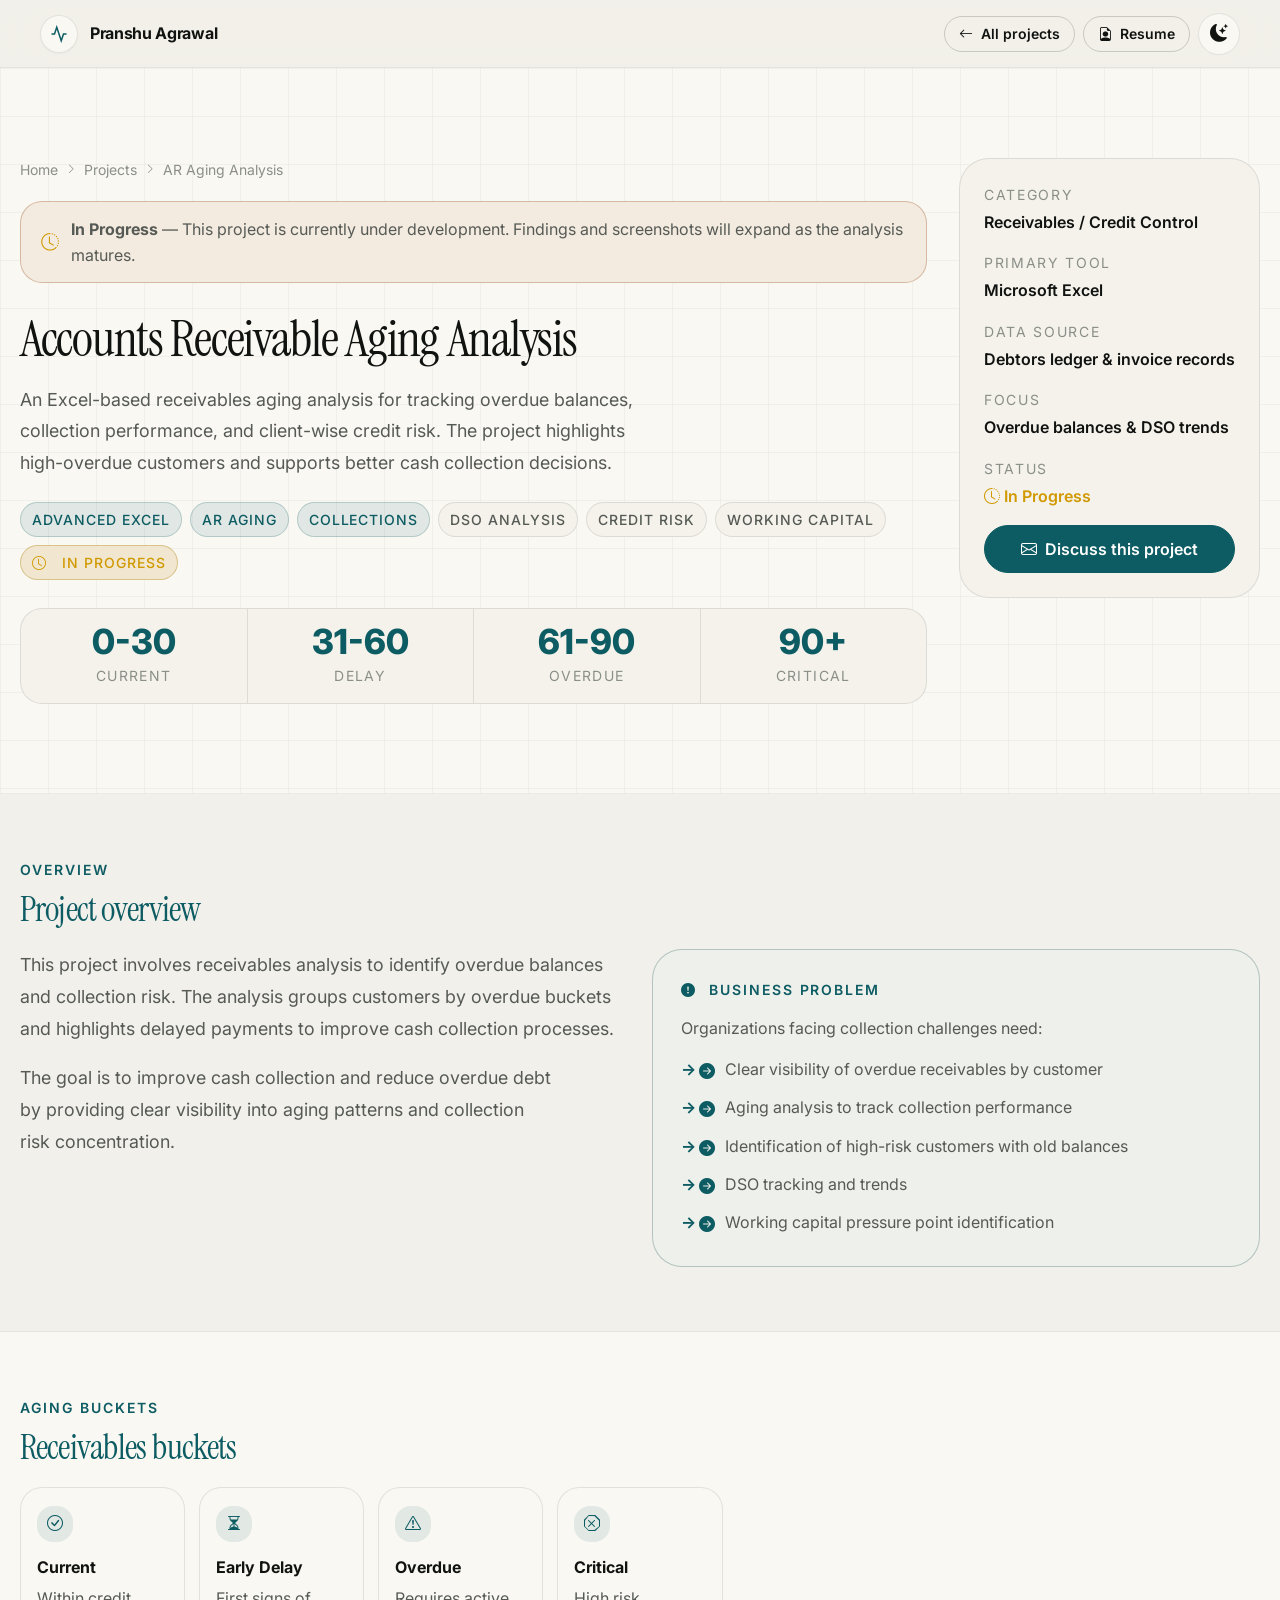
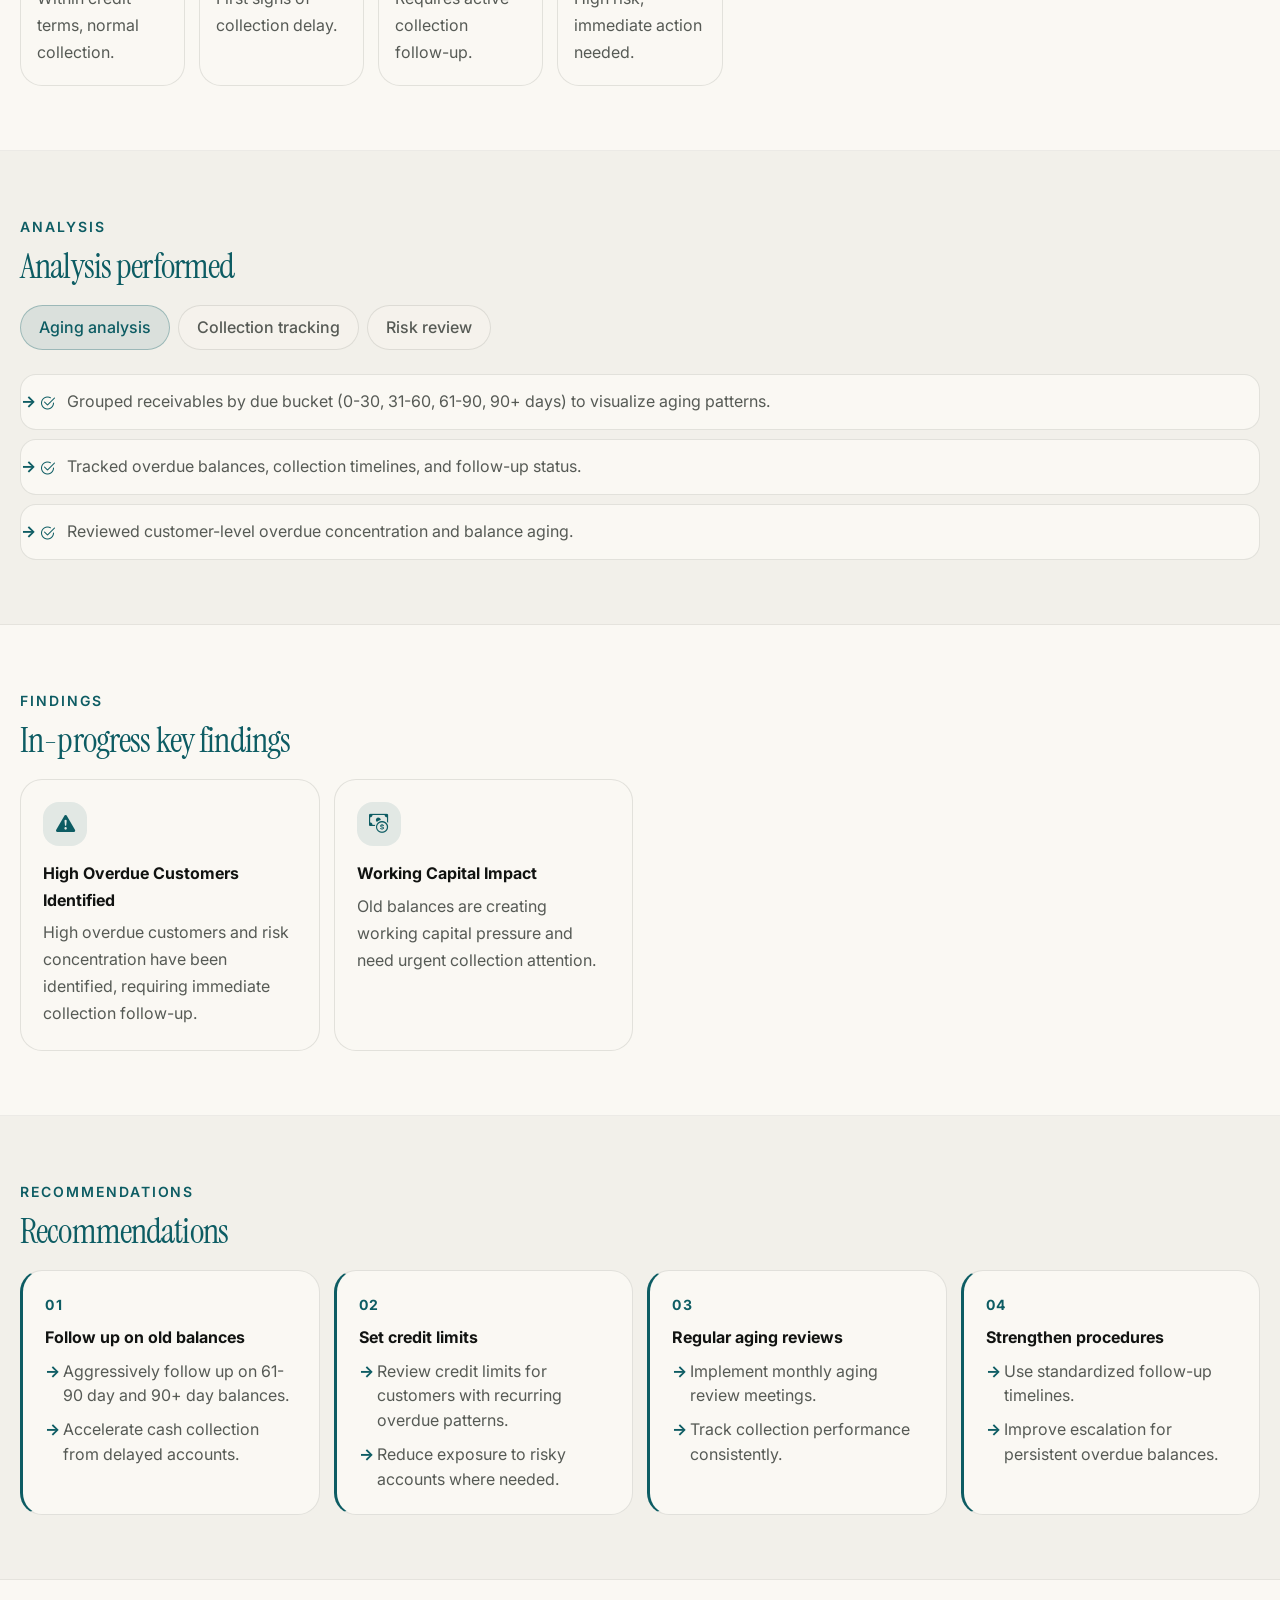
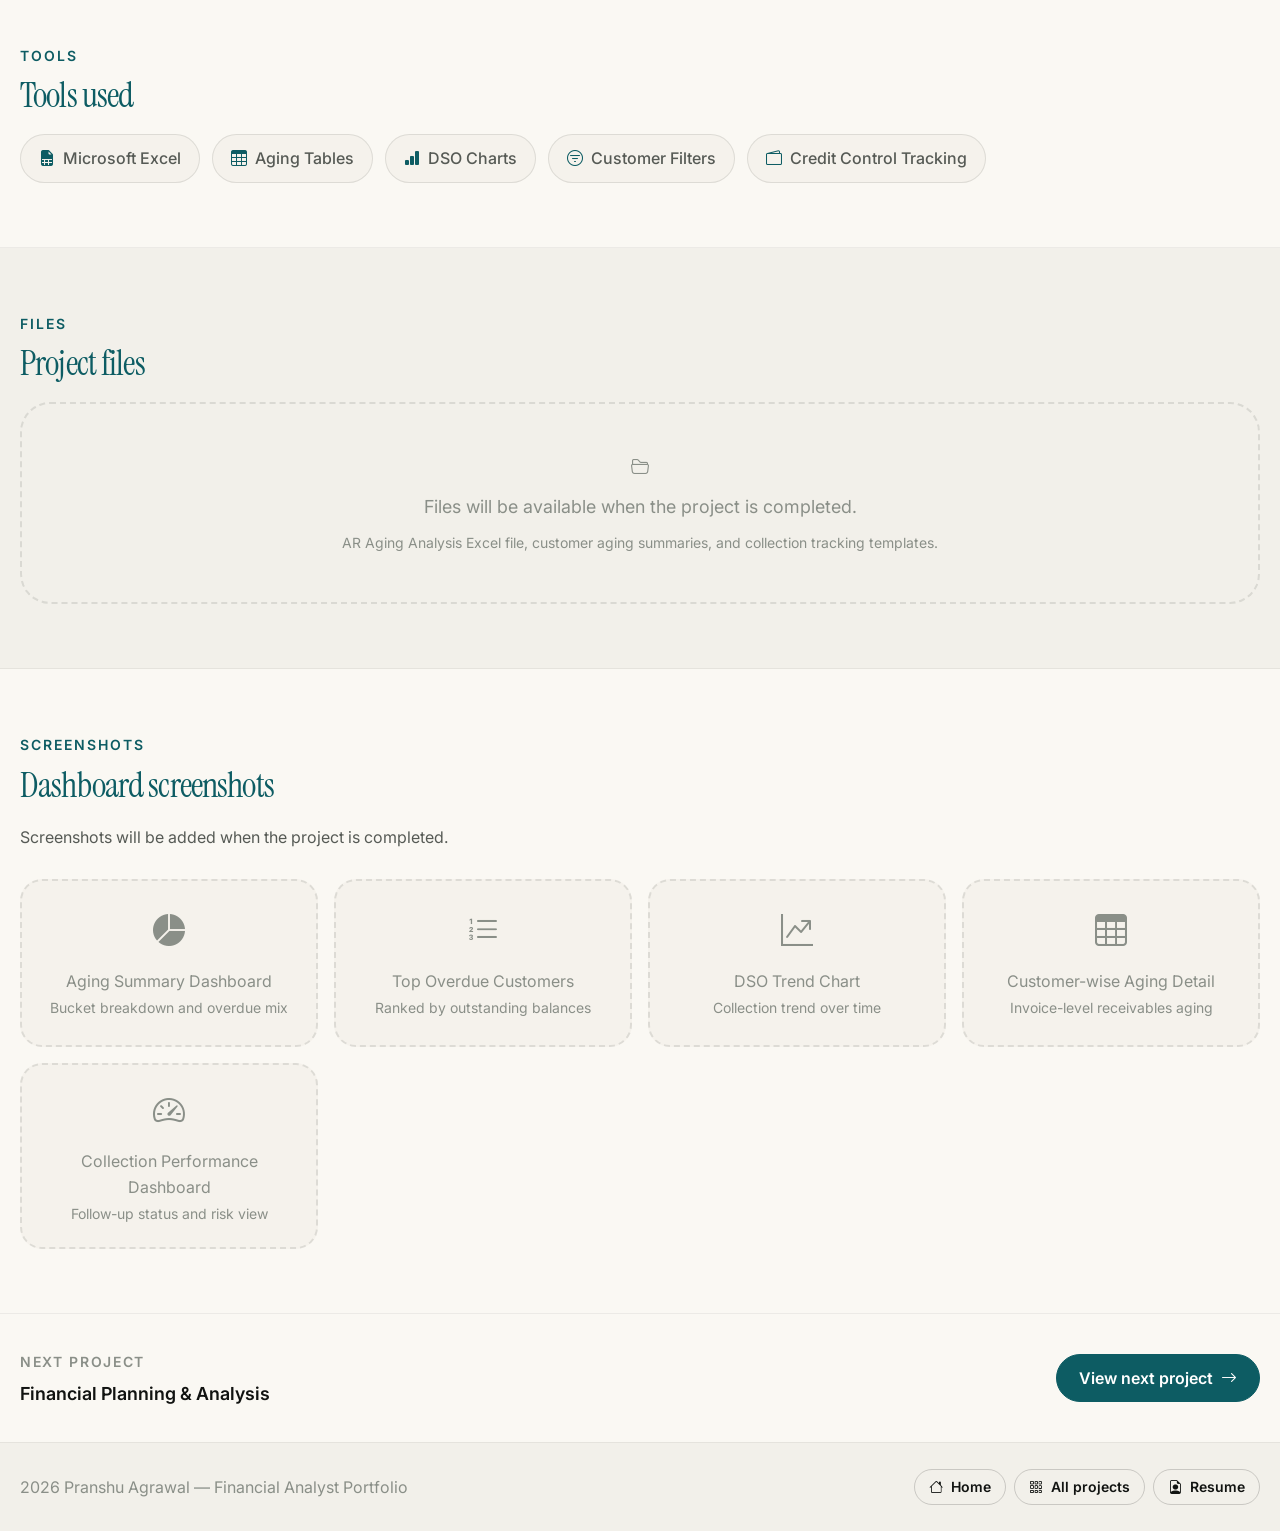
==== commit a202e654: "Update project-ar.html" ====
--- a/project-ar.html
+++ b/project-ar.html
@@ -758,7 +758,7 @@
 
   <footer class="site-footer">
     <div class="wrap d-flex flex-wrap justify-content-between align-items-center gap-2">
-      <span>© 2026 Pranshu Agrawal — Financial Analyst Portfolio</span>
+      <span> 2026 Pranshu Agrawal — Financial Analyst Portfolio</span>
       <div class="d-flex gap-2 flex-wrap">
         <a class="btn-outline-swiss btn-sm-swiss" href="index.html"><i class="bi bi-house"></i> Home</a>
         <a class="btn-outline-swiss btn-sm-swiss" href="index.html#projects"><i class="bi bi-grid-3x3-gap"></i> All projects</a>
@@ -801,4 +801,4 @@
     });
   </script>
 </body>
-</html>+</html>
--- a/css/style.css
+++ b/css/style.css
@@ -1283,12 +1283,78 @@
 }
 .contact-row i { color: var(--primary); font-size: 1rem; flex-shrink: 0; }
 
+.roles-section {
+  padding-top: 0;
+}
+
+.roles-card {
+  background: var(--surface);
+  border: 1px solid color-mix(in srgb, var(--primary) 16%, var(--border));
+  border-radius: var(--r-xl);
+  padding: 28px;
+  box-shadow: var(--shadow-sm);
+}
+
+.roles-section .section-label {
+  color: var(--primary);
+}
+
+.roles-intro {
+  max-width: 70ch;
+  color: var(--text-muted);
+  line-height: 1.75;
+  margin-bottom: 18px;
+}
+
+.roles-tags {
+  display: flex;
+  flex-wrap: wrap;
+  gap: 10px;
+}
+
+.open-roles-card {
+  border: 1px solid color-mix(in srgb, var(--primary) 18%, var(--border));
+  background: color-mix(in srgb, var(--primary) 4%, var(--surface));
+}
+
+.open-roles-card .section-label {
+  color: var(--primary);
+}
+
+.open-roles-card .text-sm {
+  color: var(--text-muted);
+  line-height: 1.7;
+}
+
+.open-roles-tags {
+  display: flex;
+  flex-wrap: wrap;
+  gap: 10px;
+}
+
 .form-card {
   background: var(--surface);
   border: 1px solid var(--border);
   border-radius: var(--r-xl);
   padding: clamp(22px, 3.5vw, 36px);
   box-shadow: var(--shadow-sm);
+}
+
+@keyframes jiggle {
+  0% { transform: translateY(0) rotate(0deg); }
+  20% { transform: translateY(-1px) rotate(-2deg); }
+  40% { transform: translateY(0) rotate(2deg); }
+  60% { transform: translateY(-1px) rotate(-1deg); }
+  80% { transform: translateY(0) rotate(1deg); }
+  100% { transform: translateY(0) rotate(0deg); }
+}
+
+.role-card: hover,
+.role-item: hover,
+.role-pill: hover,
+.role-chip: hover {
+  animation: jiggle 0.45s ease-in-out;
+  transform-origin: center;
 }
 
 .form-group { margin-bottom: 16px; }
@@ -1701,6 +1767,48 @@
   .blog-modal-dialog  { max-height: 90vh; border-radius: var(--r-lg); }
 }
 
+#roles {
+  padding-bottom: clamp(var(--sp-6), 3vw, var(--sp-10)) !important;
+}
+
+#contact {
+  padding-top: clamp(var(--sp-6), 3vw, var(--sp-10)) !important;
+}
+
+@keyframes jiggle {
+  0% { transform: translateY(0) rotate(0deg); }
+  20% { transform: translateY(-1px) rotate(-2deg); }
+  40% { transform: translateY(0) rotate(2deg); }
+  60% { transform: translateY(-1px) rotate(-1deg); }
+  80% { transform: translateY(0) rotate(1deg); }
+  100% { transform: translateY(0) rotate(0deg); }
+}
+
+.role-card:hover,
+.role-item:hover,
+.role-pill:hover,
+.role-chip:hover {
+  animation: jiggle 0.45s ease-in-out;
+  transform-origin: center;
+}
+
+.navbar-brand::before,
+.navbar-brand::after,
+.navbar-brand .copyright,
+.navbar-brand .copyright-mark,
+.navbar-brand .copy-icon {
+  content: none !important;
+  display: none !important;
+}
+
+.navbar-brand::before,
+.navbar-brand::after,
+.navbar-brand .copyright,
+.navbar-brand .copyright-mark,
+.navbar-brand .copy-icon {
+  content: none !important;
+  display: none !important;
+}
 /* =====================================================
    RESPONSIVE — Small Mobile (≤ 479px)
    ===================================================== */
@@ -1710,4 +1818,4 @@
   .tools-grid         { grid-template-columns: 1fr; }
   .proj-meta-bar,
   .resume-meta-bar    { grid-template-columns: 1fr; }
-}+}
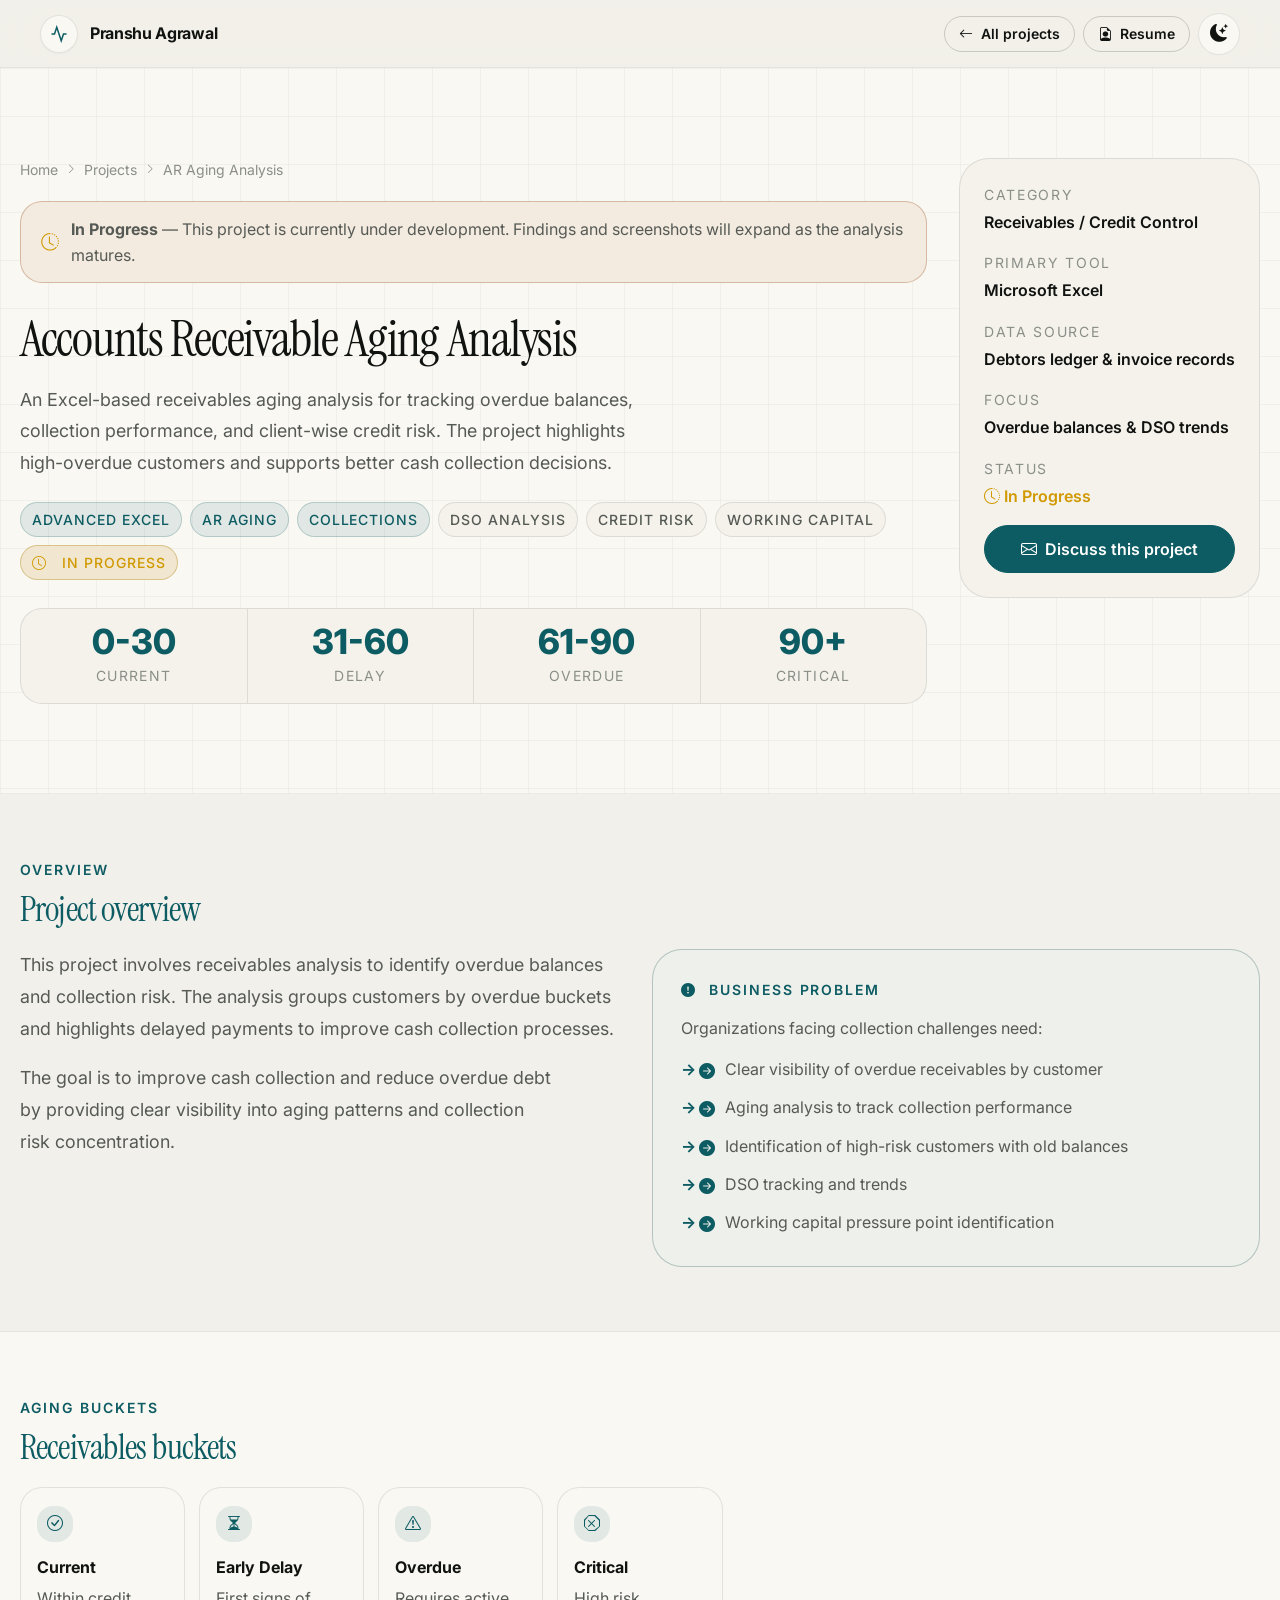
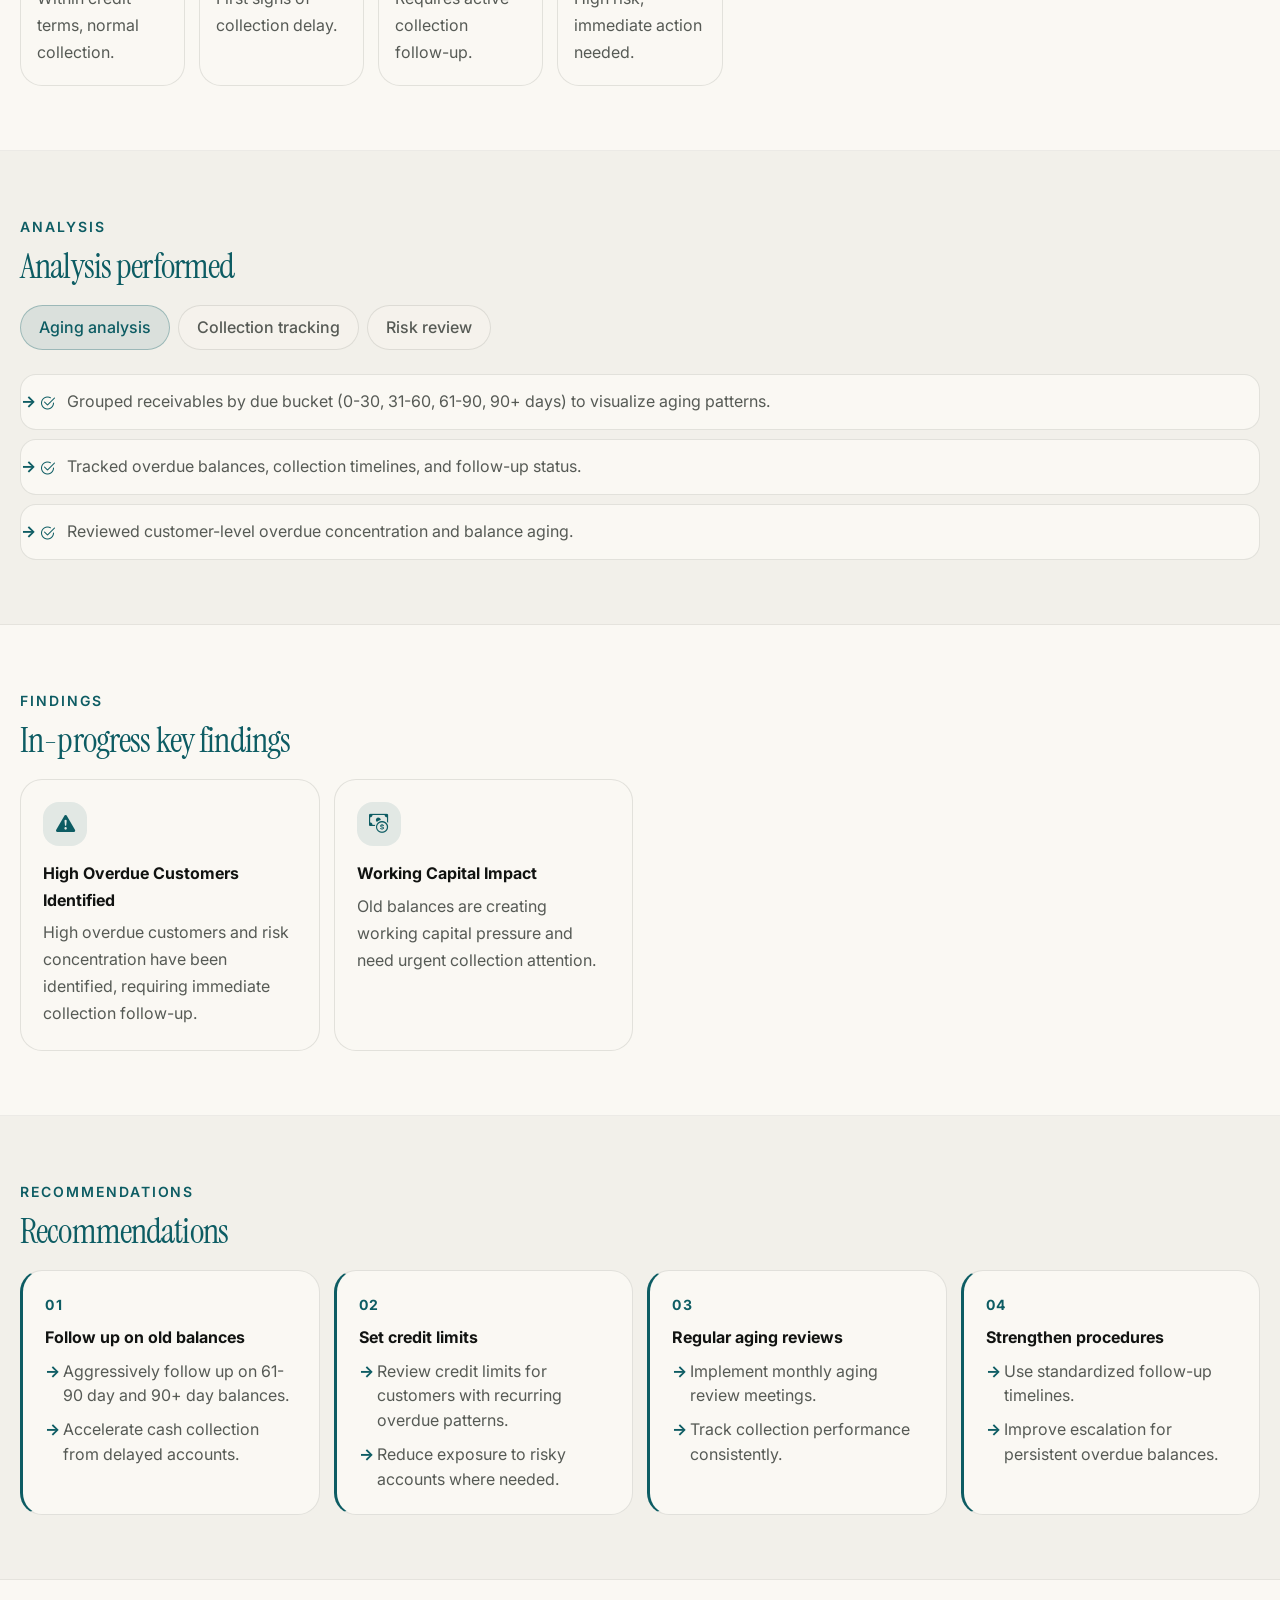
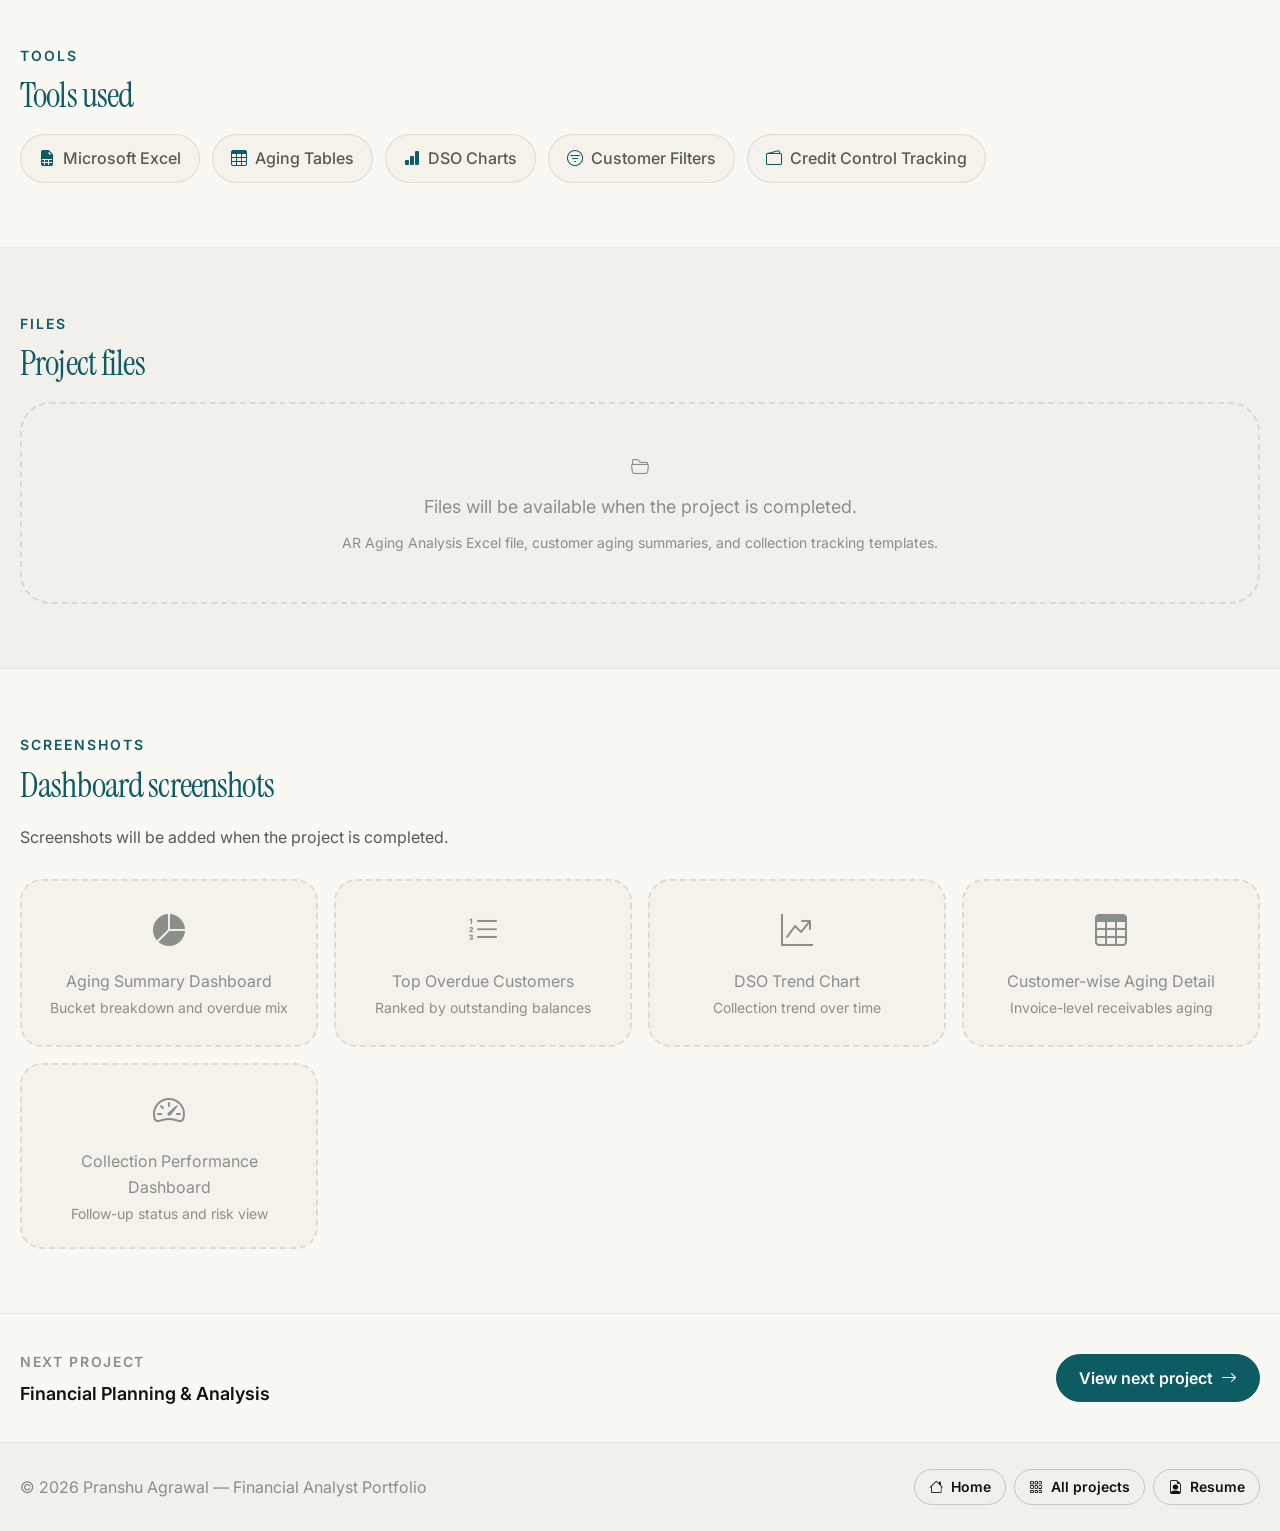
==== commit 25ca294a: "Update project-ar.html" ====
--- a/project-ar.html
+++ b/project-ar.html
@@ -758,7 +758,7 @@
 
   <footer class="site-footer">
     <div class="wrap d-flex flex-wrap justify-content-between align-items-center gap-2">
-      <span> 2026 Pranshu Agrawal — Financial Analyst Portfolio</span>
+      <span>© 2026 Pranshu Agrawal — Financial Analyst Portfolio</span>
       <div class="d-flex gap-2 flex-wrap">
         <a class="btn-outline-swiss btn-sm-swiss" href="index.html"><i class="bi bi-house"></i> Home</a>
         <a class="btn-outline-swiss btn-sm-swiss" href="index.html#projects"><i class="bi bi-grid-3x3-gap"></i> All projects</a>
